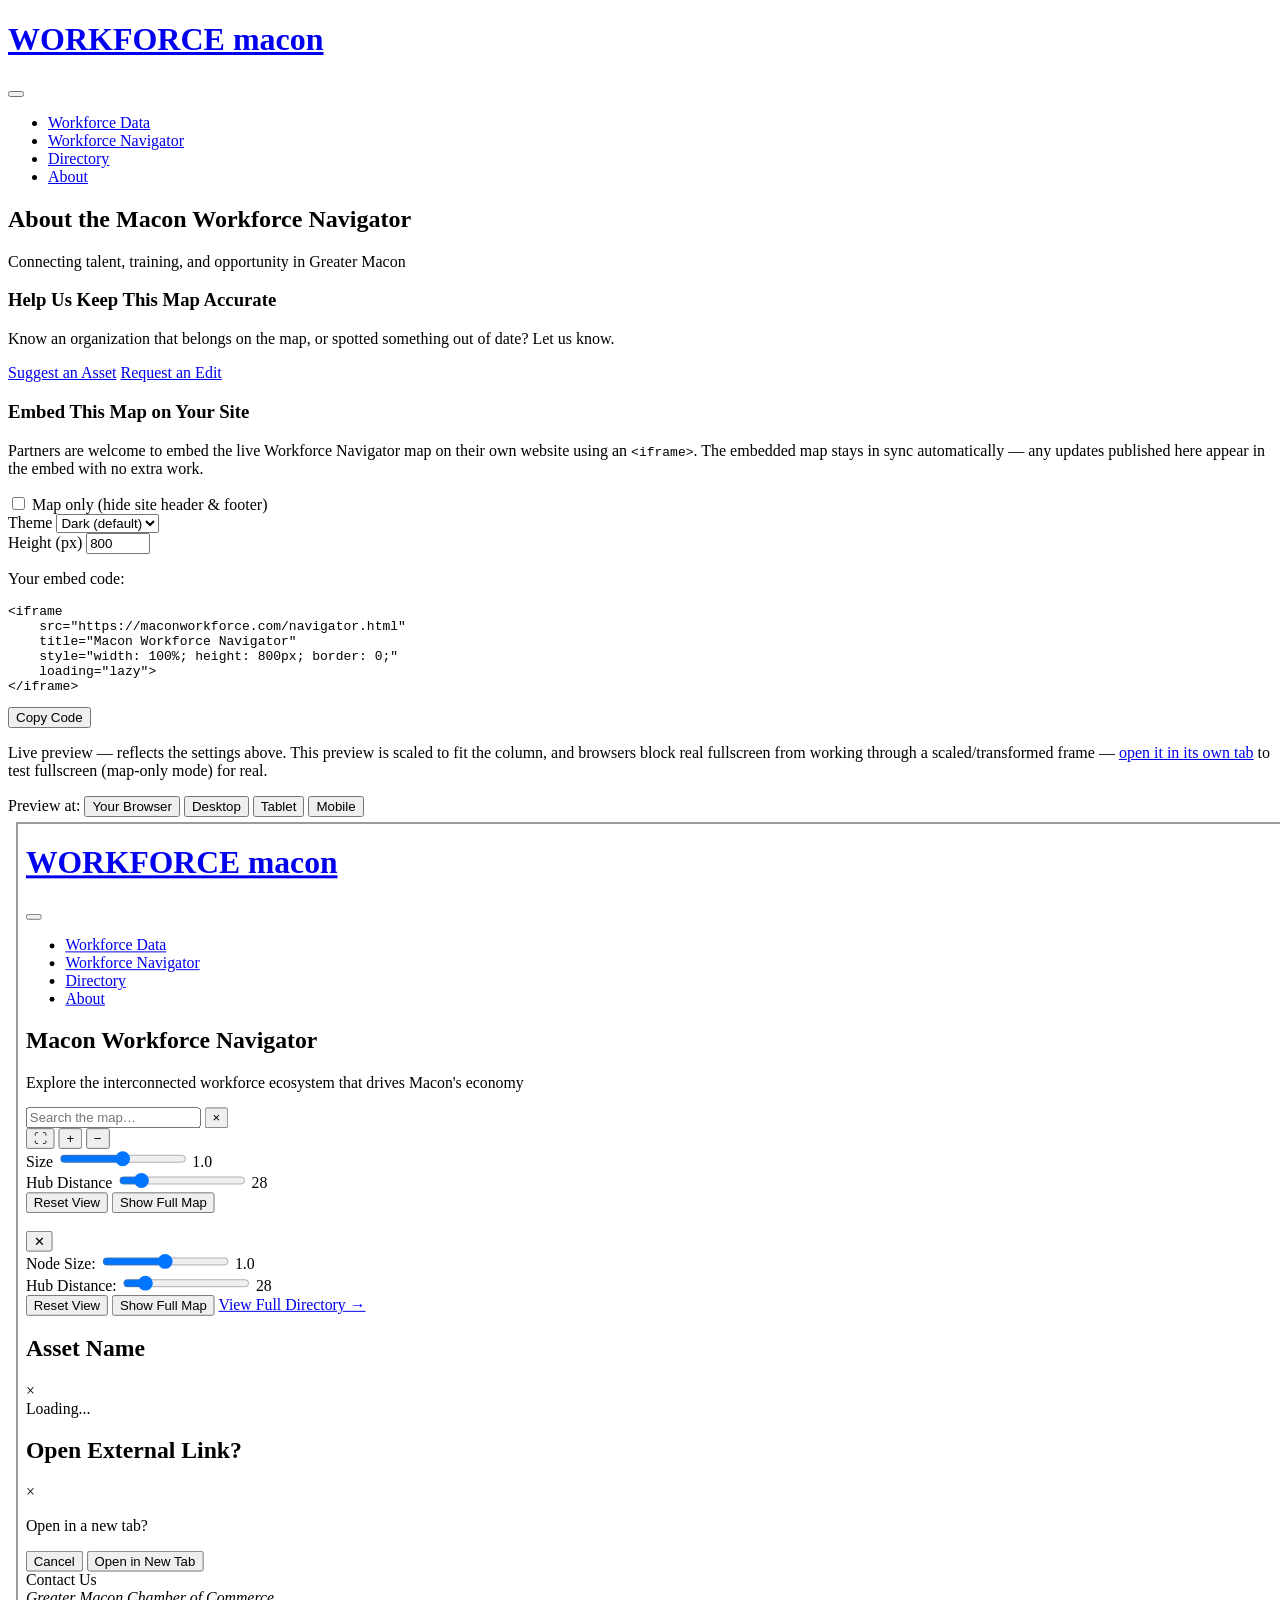
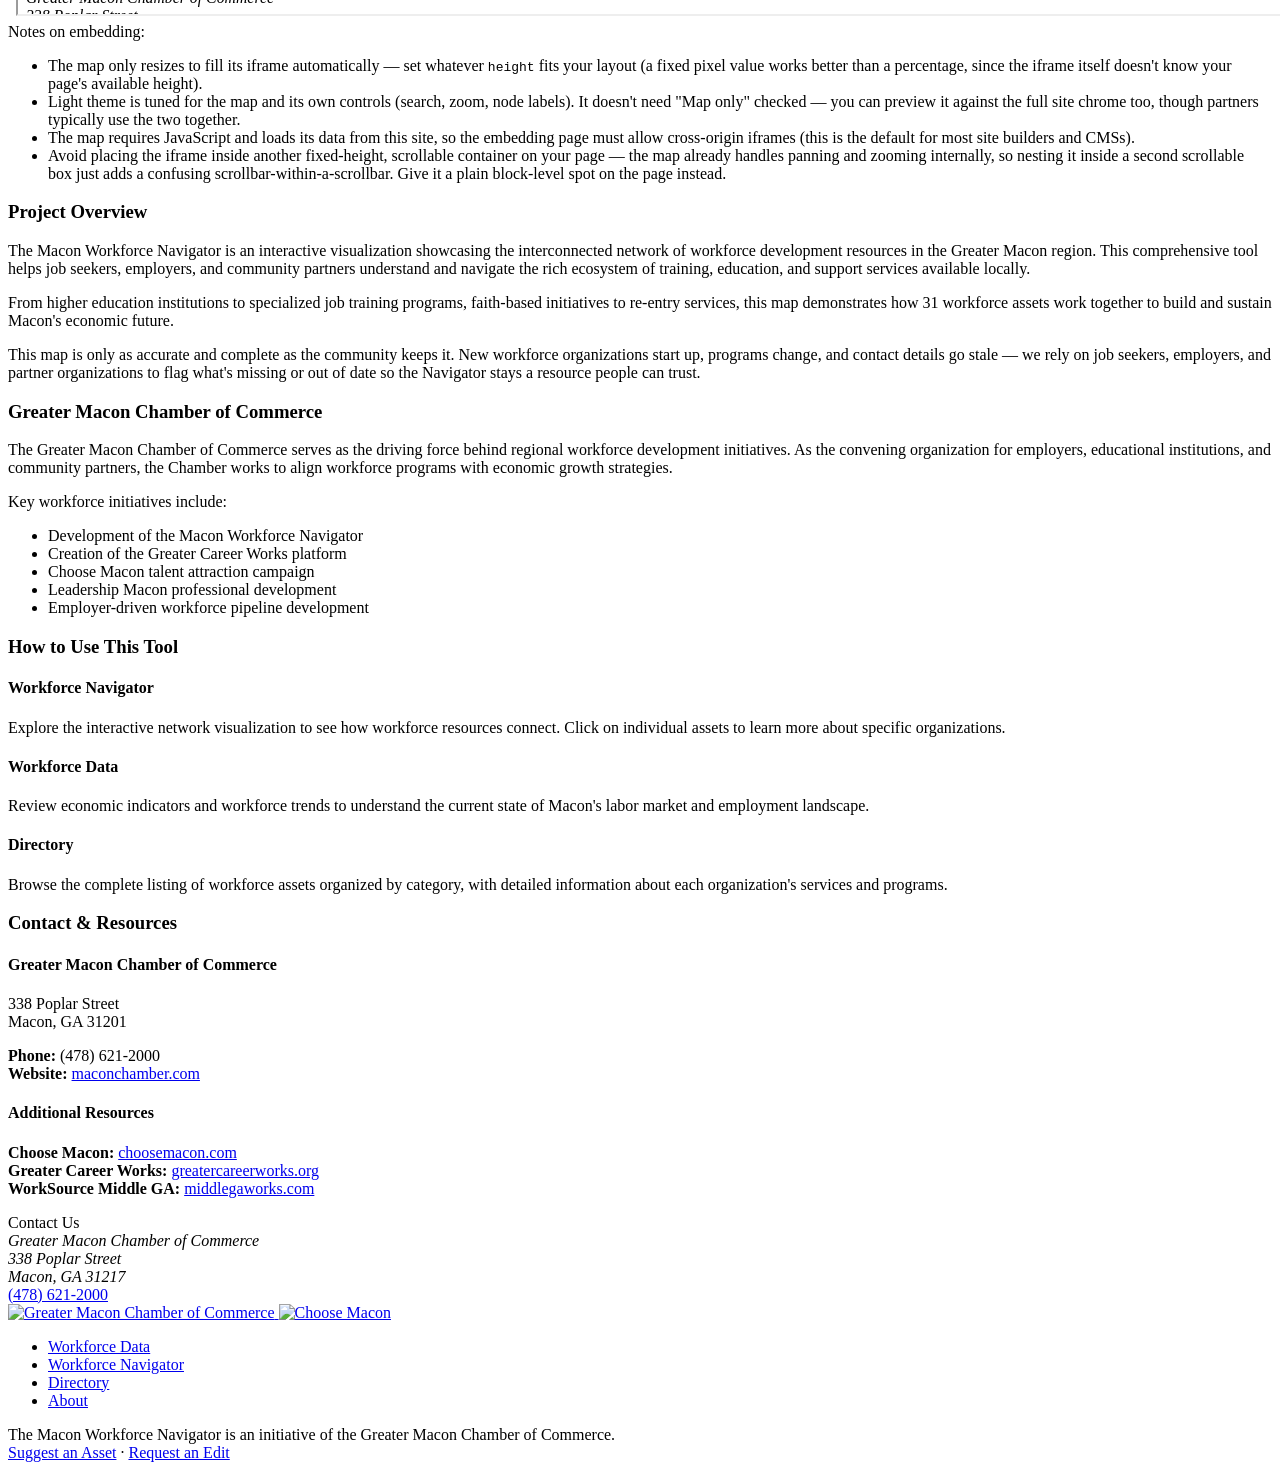
==== about.html @ f7cc18ef "Make the Workforce Data page the homepage The data page moves to index.html and the Navigator map mo" ====
<!DOCTYPE html>
<html lang="en">
<head>
    <meta charset="UTF-8">
    <meta name="viewport" content="width=device-width, initial-scale=1.0">
    <title>About - Greater Macon Chamber of Commerce</title>
    <meta name="description" content="Learn about the Macon Workforce Navigator, an initiative of the Greater Macon Chamber of Commerce connecting residents to workforce development resources across Macon-Bibb County.">
    <meta property="og:site_name" content="Macon Workforce Navigator">
    <meta property="og:type" content="website">
    <meta property="og:title" content="About - Macon Workforce Navigator">
    <meta property="og:description" content="Learn about the Macon Workforce Navigator, an initiative of the Greater Macon Chamber of Commerce connecting residents to workforce development resources across Macon-Bibb County.">
    <meta property="og:url" content="https://maconworkforce.com/about.html">
    <meta property="og:image" content="https://maconworkforce.com/assets/icons/icon-512.png">
    <link rel="icon" type="image/png" sizes="32x32" href="assets/icons/favicon-32.png">
    <link rel="icon" type="image/png" sizes="16x16" href="assets/icons/favicon-16.png">
    <link rel="apple-touch-icon" href="assets/icons/apple-touch-icon.png">
    <link rel="manifest" href="site.webmanifest">
            <link rel="stylesheet" href="css/theme.css">
            <link rel="stylesheet" href="css/main.css">
            <link rel="stylesheet" href="css/viz.css">
             <link rel="stylesheet" href="css/components.css">
</head>
<body>
    <header class="main-header">
        <div class="container">
            <div class="logo">
                <a href="index.html"><h1>WORKFORCE <span class="accent">macon</span></h1></a>
            </div>
            <button class="nav-toggle" id="nav-toggle" aria-label="Toggle navigation" aria-expanded="false">
                <span></span><span></span><span></span>
            </button>
            <nav class="main-nav" id="main-nav">
                <ul>
                    <li><a href="index.html" class="nav-link">Workforce Data</a></li>
                    <li><a href="navigator.html" class="nav-link">Workforce Navigator</a></li>
                    <li><a href="directory.html" class="nav-link">Directory</a></li>
                    <li><a href="about.html" class="nav-link active">About</a></li>
                </ul>
            </nav>
        </div>
    </header>

    <main class="main-content">
        <div class="container">
            <section class="page-header">
                <h2>About the Macon Workforce Navigator</h2>
                <p>Connecting talent, training, and opportunity in Greater Macon</p>
            </section>

            <div class="about-content">
                <section class="about-section about-cta">
                    <h3>Help Us Keep This Map Accurate</h3>
                    <p>Know an organization that belongs on the map, or spotted something out of date? Let us know.</p>
                    <div class="about-cta-buttons">
                        <a href="submit-asset.html" class="cta-btn">Suggest an Asset</a>
                        <a href="request-edit.html" class="cta-btn">Request an Edit</a>
                    </div>
                </section>

                <section class="about-section">
                    <h3>Embed This Map on Your Site</h3>
                    <p>Partners are welcome to embed the live Workforce Navigator map on their own website using an <code>&lt;iframe&gt;</code>. The embedded map stays in sync automatically — any updates published here appear in the embed with no extra work.</p>

                    <div class="embed-builder">
                        <div class="embed-builder-controls">
                            <label class="form-checkbox-label embed-builder-checkbox">
                                <input type="checkbox" id="embed-opt-map-only">
                                Map only (hide site header &amp; footer)
                            </label>
                            <div class="form-field embed-builder-field">
                                <label class="form-label" for="embed-opt-theme">Theme</label>
                                <select class="form-select" id="embed-opt-theme">
                                    <option value="dark" selected>Dark (default)</option>
                                    <option value="light">Light</option>
                                </select>
                            </div>
                            <div class="form-field embed-builder-field">
                                <label class="form-label" for="embed-opt-height">Height (px)</label>
                                <input class="form-input" type="number" id="embed-opt-height" value="800" min="300" max="2000" step="10">
                            </div>
                        </div>

                        <p>Your embed code:</p>
                        <pre class="embed-code"><code id="embed-snippet"></code></pre>
                        <button type="button" class="control-btn embed-copy-btn" id="embed-copy-btn">Copy Code</button>

                        <p class="embed-preview-label">
                            Live preview — reflects the settings above.
                            This preview is scaled to fit the column, and browsers block real fullscreen from working through a scaled/transformed frame — <a href="navigator.html" id="embed-preview-open-link" target="_blank" rel="noopener">open it in its own tab</a> to test fullscreen (map-only mode) for real.
                        </p>
                        <div class="embed-preview-toolbar">
                            <span class="embed-preview-toolbar-label">Preview at:</span>
                            <button type="button" class="control-btn embed-preview-preset active" data-width="auto">Your Browser</button>
                            <button type="button" class="control-btn embed-preview-preset" data-width="1280">Desktop</button>
                            <button type="button" class="control-btn embed-preview-preset" data-width="768">Tablet</button>
                            <button type="button" class="control-btn embed-preview-preset" data-width="375">Mobile</button>
                        </div>
                        <div class="embed-preview-wrap" id="embed-preview-wrap">
                            <iframe id="embed-preview" class="embed-preview-frame" title="Embed preview" src="navigator.html" allowfullscreen></iframe>
                        </div>
                    </div>

                    <p>Notes on embedding:</p>
                    <ul>
                        <li>The map only resizes to fill its iframe automatically — set whatever <code>height</code> fits your layout (a fixed pixel value works better than a percentage, since the iframe itself doesn't know your page's available height).</li>
                        <li>Light theme is tuned for the map and its own controls (search, zoom, node labels). It doesn't need "Map only" checked — you can preview it against the full site chrome too, though partners typically use the two together.</li>
                        <li>The map requires JavaScript and loads its data from this site, so the embedding page must allow cross-origin iframes (this is the default for most site builders and CMSs).</li>
                        <li>Avoid placing the iframe inside another fixed-height, scrollable container on your page — the map already handles panning and zooming internally, so nesting it inside a second scrollable box just adds a confusing scrollbar-within-a-scrollbar. Give it a plain block-level spot on the page instead.</li>
                    </ul>
                </section>

                <section class="about-section">
                    <h3>Project Overview</h3>
                    <p>The Macon Workforce Navigator is an interactive visualization showcasing the interconnected network of workforce development resources in the Greater Macon region. This comprehensive tool helps job seekers, employers, and community partners understand and navigate the rich ecosystem of training, education, and support services available locally.</p>

                    <p>From higher education institutions to specialized job training programs, faith-based initiatives to re-entry services, this map demonstrates how 31 workforce assets work together to build and sustain Macon's economic future.</p>

                    <p>This map is only as accurate and complete as the community keeps it. New workforce organizations start up, programs change, and contact details go stale — we rely on job seekers, employers, and partner organizations to flag what's missing or out of date so the Navigator stays a resource people can trust.</p>
                </section>

                <section class="about-section">
                    <h3>Greater Macon Chamber of Commerce</h3>
                    <p>The Greater Macon Chamber of Commerce serves as the driving force behind regional workforce development initiatives. As the convening organization for employers, educational institutions, and community partners, the Chamber works to align workforce programs with economic growth strategies.</p>
                    
                    <p>Key workforce initiatives include:</p>
                    <ul>
                        <li>Development of the Macon Workforce Navigator</li>
                        <li>Creation of the Greater Career Works platform</li>
                        <li>Choose Macon talent attraction campaign</li>
                        <li>Leadership Macon professional development</li>
                        <li>Employer-driven workforce pipeline development</li>
                    </ul>
                </section>

                <section class="about-section">
                    <h3>How to Use This Tool</h3>
                    <div class="usage-grid">
                        <div class="usage-card">
                            <h4>Workforce Navigator</h4>
                            <p>Explore the interactive network visualization to see how workforce resources connect. Click on individual assets to learn more about specific organizations.</p>
                        </div>
                        <div class="usage-card">
                            <h4>Workforce Data</h4>
                            <p>Review economic indicators and workforce trends to understand the current state of Macon's labor market and employment landscape.</p>
                        </div>
                        <div class="usage-card">
                            <h4>Directory</h4>
                            <p>Browse the complete listing of workforce assets organized by category, with detailed information about each organization's services and programs.</p>
                        </div>
                    </div>
                </section>

                <section class="about-section">
                    <h3>Contact & Resources</h3>
                    <div class="contact-grid">
                        <div class="contact-card">
                            <h4>Greater Macon Chamber of Commerce</h4>
                            <p>338 Poplar Street<br>
                            Macon, GA 31201</p>
                            <p><strong>Phone:</strong> (478) 621-2000<br>
                            <strong>Website:</strong> <a href="https://maconchamber.com" target="_blank">maconchamber.com</a></p>
                        </div>
                        <div class="contact-card">
                            <h4>Additional Resources</h4>
                            <p><strong>Choose Macon:</strong> <a href="https://choosemacon.com" target="_blank">choosemacon.com</a><br>
                            <strong>Greater Career Works:</strong> <a href="https://greatercareerworks.org" target="_blank">greatercareerworks.org</a><br>
                            <strong>WorkSource Middle GA:</strong> <a href="https://middlegaworks.com" target="_blank">middlegaworks.com</a></p>
                        </div>
                    </div>
                </section>
            </div>
        </div>
    </main>

    <footer class="main-footer">
        <div class="main-footer__wrapper">
            <div class="main-footer__inner">
                <div class="main-footer__contact">
                    <span class="main-footer__eyebrow">Contact Us</span>
                    <address class="main-footer__address">
                        Greater Macon Chamber of Commerce<br>
                        338 Poplar Street<br>
                        Macon, GA 31217
                    </address>
                    <div class="main-footer__phone"><a href="tel:+14786212000">(478) 621-2000</a></div>
                </div>
                <div class="main-footer__logo">
                    <a href="https://maconchamber.com/" target="_blank" rel="noopener">
                        <img src="assets/logos/greater macon chamber white lockup.svg" alt="Greater Macon Chamber of Commerce">
                    </a>
                    <a href="https://choosemacon.com/" target="_blank" rel="noopener">
                        <img src="assets/logos/choose-macon-white.png" alt="Choose Macon">
                    </a>
                </div>
                <ul class="main-footer__links">
                    <li><a href="index.html" class="main-footer__link">Workforce Data</a></li>
                    <li><a href="navigator.html" class="main-footer__link">Workforce Navigator</a></li>
                    <li><a href="directory.html" class="main-footer__link">Directory</a></li>
                    <li><a href="about.html" class="main-footer__link">About</a></li>
                </ul>
            </div>
            <div class="main-footer__attribution">The Macon Workforce Navigator is an initiative of the Greater Macon Chamber of Commerce.</div>
            <div class="main-footer__meta-links">
                <a href="submit-asset.html" class="main-footer__meta-link">Suggest an Asset</a>
                <span class="main-footer__meta-sep">·</span>
                <a href="request-edit.html" class="main-footer__meta-link">Request an Edit</a>
            </div>
        </div>
    </footer>
    <script src="js/embed-builder.js"></script>
    <script src="js/nav.js"></script>
</body>
</html>
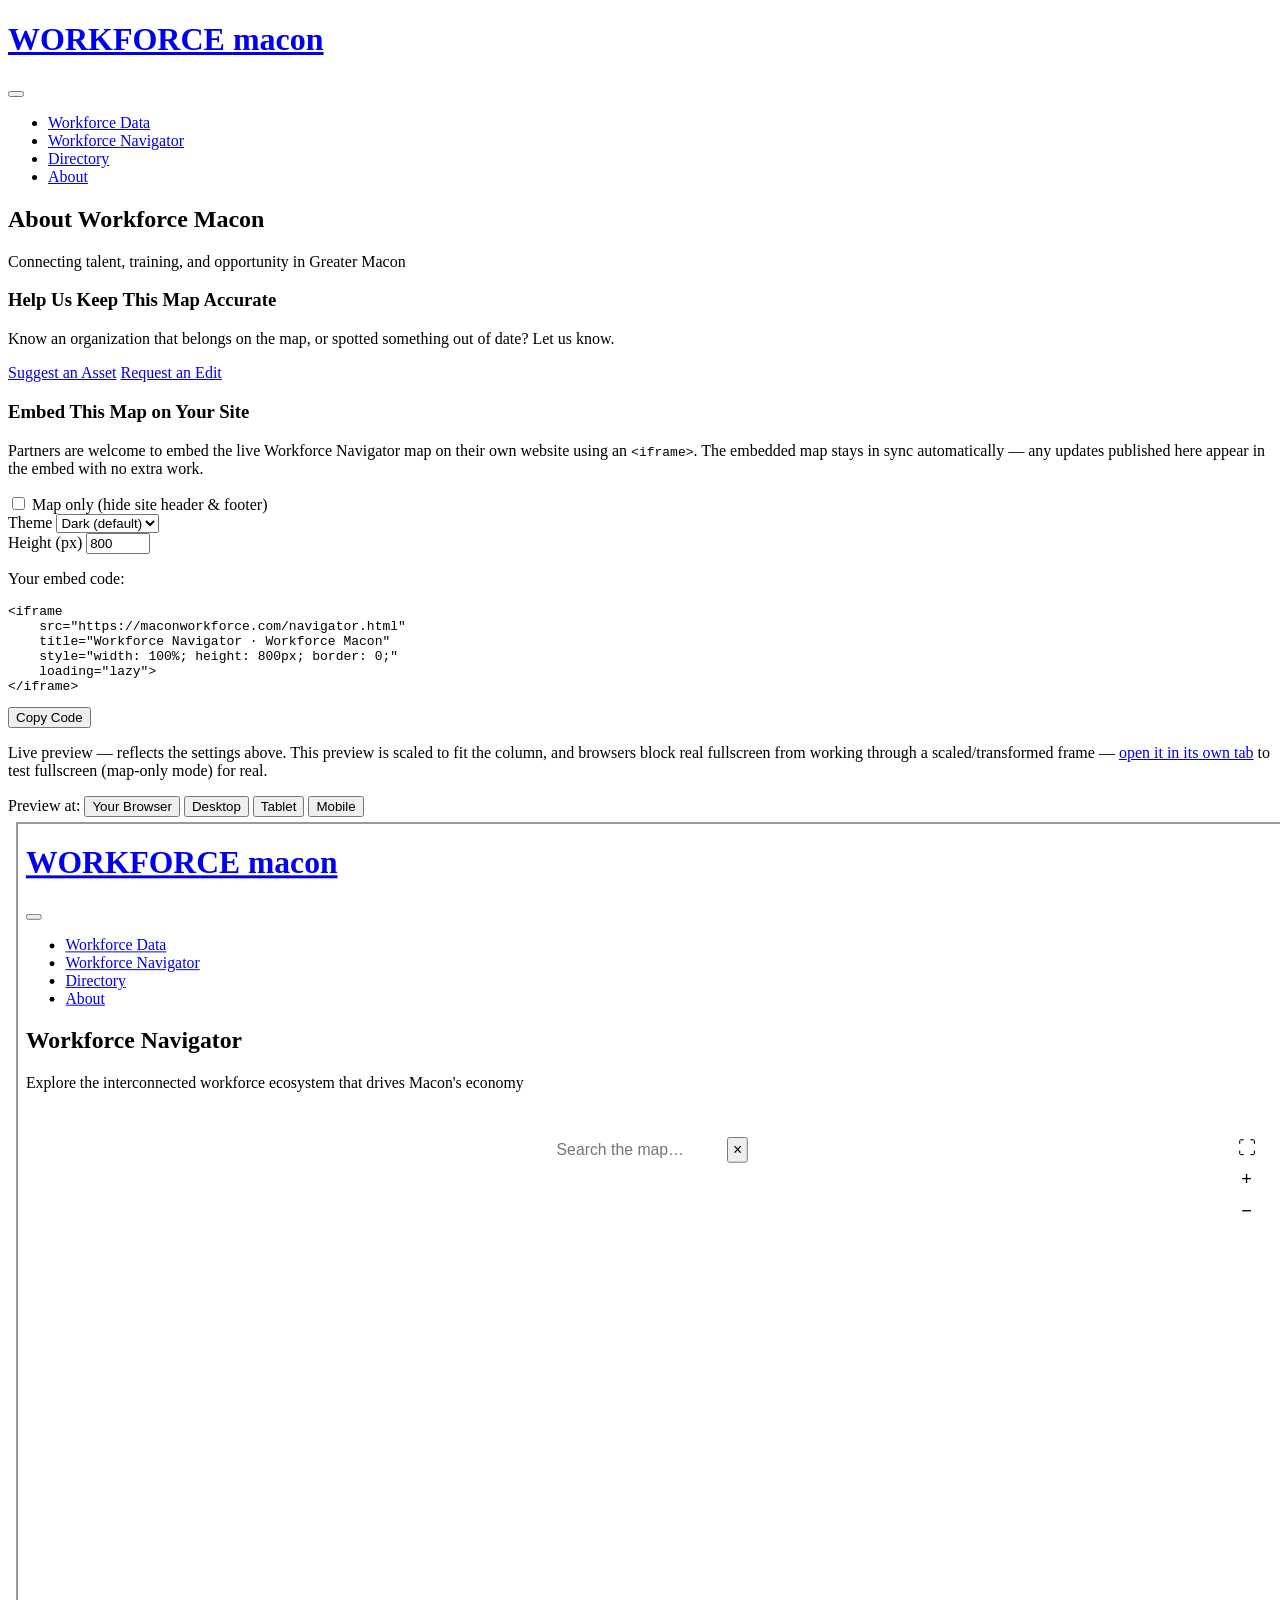
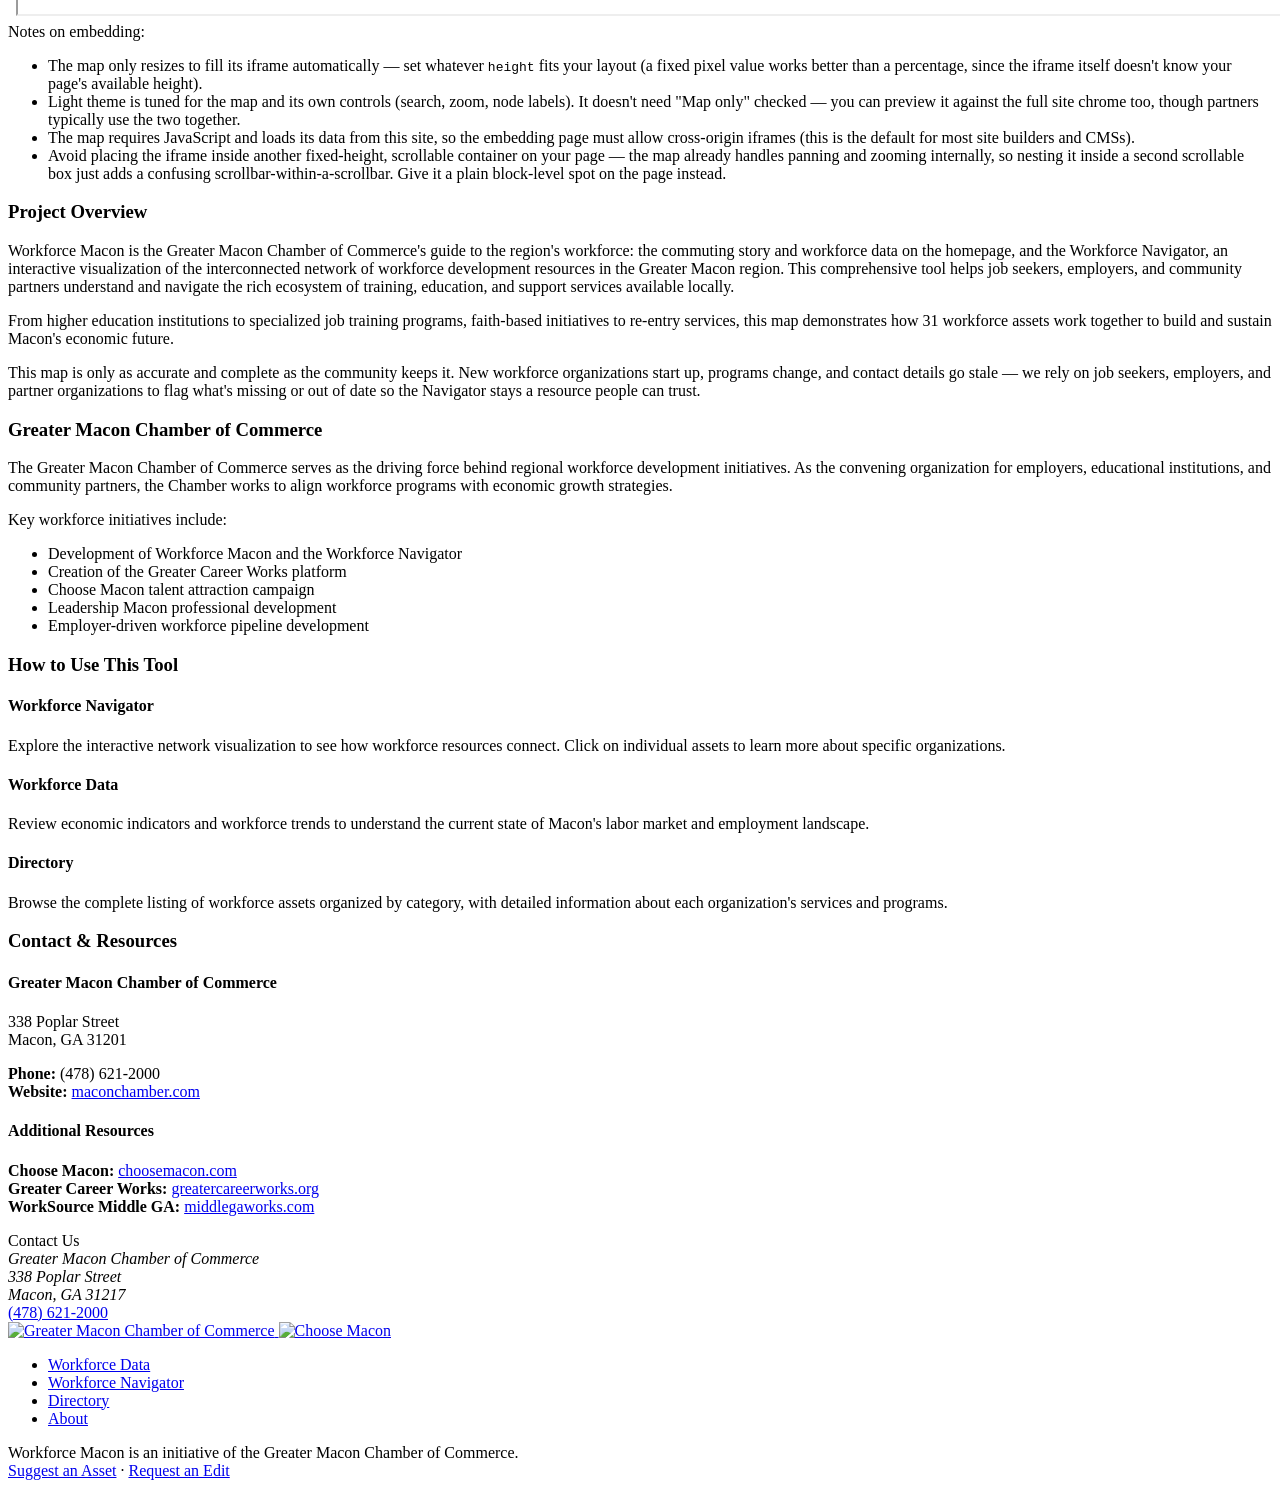
==== commit 214461a4: "Workforce Macon sitewide; what commuters come in for, by industry Name - Workforce Macon is the site" ====
--- a/about.html
+++ b/about.html
@@ -3,12 +3,12 @@
 <head>
     <meta charset="UTF-8">
     <meta name="viewport" content="width=device-width, initial-scale=1.0">
-    <title>About - Greater Macon Chamber of Commerce</title>
-    <meta name="description" content="Learn about the Macon Workforce Navigator, an initiative of the Greater Macon Chamber of Commerce connecting residents to workforce development resources across Macon-Bibb County.">
-    <meta property="og:site_name" content="Macon Workforce Navigator">
+    <title>About · Workforce Macon</title>
+    <meta name="description" content="Learn about Workforce Macon, the Greater Macon Chamber of Commerce's guide to the region's workforce: the data, and the Workforce Navigator map of local workforce resources.">
+    <meta property="og:site_name" content="Workforce Macon">
     <meta property="og:type" content="website">
-    <meta property="og:title" content="About - Macon Workforce Navigator">
-    <meta property="og:description" content="Learn about the Macon Workforce Navigator, an initiative of the Greater Macon Chamber of Commerce connecting residents to workforce development resources across Macon-Bibb County.">
+    <meta property="og:title" content="About · Workforce Macon">
+    <meta property="og:description" content="Learn about Workforce Macon, the Greater Macon Chamber of Commerce's guide to the region's workforce: the data, and the Workforce Navigator map of local workforce resources.">
     <meta property="og:url" content="https://maconworkforce.com/about.html">
     <meta property="og:image" content="https://maconworkforce.com/assets/icons/icon-512.png">
     <link rel="icon" type="image/png" sizes="32x32" href="assets/icons/favicon-32.png">
@@ -43,7 +43,7 @@
     <main class="main-content">
         <div class="container">
             <section class="page-header">
-                <h2>About the Macon Workforce Navigator</h2>
+                <h2>About Workforce Macon</h2>
                 <p>Connecting talent, training, and opportunity in Greater Macon</p>
             </section>
 
@@ -111,7 +111,7 @@
 
                 <section class="about-section">
                     <h3>Project Overview</h3>
-                    <p>The Macon Workforce Navigator is an interactive visualization showcasing the interconnected network of workforce development resources in the Greater Macon region. This comprehensive tool helps job seekers, employers, and community partners understand and navigate the rich ecosystem of training, education, and support services available locally.</p>
+                    <p>Workforce Macon is the Greater Macon Chamber of Commerce's guide to the region's workforce: the commuting story and workforce data on the homepage, and the Workforce Navigator, an interactive visualization of the interconnected network of workforce development resources in the Greater Macon region. This comprehensive tool helps job seekers, employers, and community partners understand and navigate the rich ecosystem of training, education, and support services available locally.</p>
 
                     <p>From higher education institutions to specialized job training programs, faith-based initiatives to re-entry services, this map demonstrates how 31 workforce assets work together to build and sustain Macon's economic future.</p>
 
@@ -124,7 +124,7 @@
                     
                     <p>Key workforce initiatives include:</p>
                     <ul>
-                        <li>Development of the Macon Workforce Navigator</li>
+                        <li>Development of Workforce Macon and the Workforce Navigator</li>
                         <li>Creation of the Greater Career Works platform</li>
                         <li>Choose Macon talent attraction campaign</li>
                         <li>Leadership Macon professional development</li>
@@ -199,7 +199,7 @@
                     <li><a href="about.html" class="main-footer__link">About</a></li>
                 </ul>
             </div>
-            <div class="main-footer__attribution">The Macon Workforce Navigator is an initiative of the Greater Macon Chamber of Commerce.</div>
+            <div class="main-footer__attribution">Workforce Macon is an initiative of the Greater Macon Chamber of Commerce.</div>
             <div class="main-footer__meta-links">
                 <a href="submit-asset.html" class="main-footer__meta-link">Suggest an Asset</a>
                 <span class="main-footer__meta-sep">·</span>
--- a/css/viz.css
+++ b/css/viz.css
@@ -0,0 +1,853 @@
+/* ===== VISUALIZATION ENGINE ===== */
+.viz-container {
+    background-color: var(--color-bg-surface-deep);
+    border: 1px solid var(--color-border);
+    border-radius: var(--radius-md);
+    height: 612px;
+    margin: 2rem 0;
+    display: flex;
+    align-items: stretch;
+    justify-content: stretch;
+    position: relative;
+    padding: 0;
+    overflow: hidden;
+    touch-action: pan-y;
+}
+
+#network-visualization {
+    width: 100%;
+    display: flex;
+    min-height: 612px;
+}
+
+#network-visualization svg {
+    width: 100%;
+    height: 100% !important;
+    min-height: 612px;
+    border-radius: var(--radius-md);
+    /* Layered for depth: the dark vignette plus a fine dot grid for
+       texture — flat single-gradient before. */
+    background:
+        radial-gradient(circle at center, var(--viz-svg-bg-inner) 0%, var(--color-bg-page) 78%),
+        radial-gradient(var(--viz-svg-bg-dot) 1px, transparent 1.4px);
+    background-size: 100% 100%, 24px 24px;
+    background-position: center, center;
+    display: block;
+}
+
+.viz-content {
+    width: 100%;
+    height: 100%;
+    display: flex;
+    flex-direction: column;
+}
+
+.viz-content > * { flex: 1; min-height: 0; }
+
+/* ===== STATS & CHARTS ===== */
+.stats-grid {
+    display: grid;
+    grid-template-columns: repeat(auto-fit, minmax(200px, 1fr));
+    gap: 1rem;
+    margin: 1rem 0;
+}
+
+.stat-card {
+    background: var(--color-bg-surface);
+    border: 1px solid var(--color-border);
+    border-radius: var(--radius-md);
+    padding: 1.5rem;
+    text-align: center;
+}
+
+.stat-value {
+    font: bold 1.8rem inherit;
+    color: var(--color-text-primary);
+}
+
+.charts-section {
+    margin: 3rem 0;
+    max-width: 1200px;
+    margin-left: auto;
+    margin-right: auto;
+}
+
+.chart-container {
+    margin: 2rem 0;
+    background: var(--color-bg-surface);
+    border: 1px solid var(--color-border);
+    padding: 22px 22px 18px;
+    border-radius: var(--radius-md);
+}
+
+.chart-container h3 {
+    font: 700 var(--font-heading-size-sm)/1.3 var(--font-heading);
+    color: var(--color-text-primary);
+    margin-bottom: 4px;
+}
+
+.chart {
+    /* No min-height — every other bar chart on this page (demographics,
+       occupation intelligence) already sizes naturally to its row count
+       with no floor. This one had a 300px floor left over from when it
+       always defaulted to 10 rows (content comfortably exceeded 300px on
+       its own); now that mobile defaults to 5, that floor just reserved a
+       block of dead space below the last bar and before the expand button. */
+    width: 100%;
+    border-radius: var(--radius-sm);
+}
+
+/* Interactive state — D3 gets full touch control (enabled in fullscreen) */
+.viz-container.interactive svg { touch-action: none; }
+
+/* Fullscreen state */
+.viz-container.fullscreen {
+    position: fixed;
+    inset: 0;
+    width: 100vw !important;
+    height: 100vh !important;
+    border-radius: 0;
+    z-index: 1000;
+    margin: 0;
+}
+
+/* ===== FULLSCREEN INLINE CONTROLS ===== */
+.viz-fs-controls {
+    display: none; /* shown only in fullscreen via JS */
+    position: absolute;
+    top: 0.75rem;
+    left: 50%;
+    transform: translateX(-50%);
+    z-index: 20;
+    align-items: center;
+    gap: 0.25rem; /* matches gap between zoom buttons */
+    white-space: nowrap;
+}
+
+/* Each control group and reset button styled as individual pills matching zoom buttons */
+.fs-control-group {
+    display: flex;
+    align-items: center;
+    gap: 0.45rem;
+    height: 28px;
+    padding: 0 0.65rem;
+    background: var(--viz-control-bg);
+    border: 1px solid var(--viz-control-border);
+    border-radius: var(--radius-pill);
+    color: var(--color-text-primary);
+    font-size: var(--font-size-sm);
+}
+
+.fs-control-group label {
+    opacity: 0.8;
+    font-size: var(--font-size-xs);
+}
+
+.fs-slider {
+    width: 72px;
+    cursor: pointer;
+    -webkit-appearance: none;
+    appearance: none;
+    height: 3px;
+    background: var(--viz-slider-track);
+    border-radius: 2px;
+    outline: none;
+}
+
+.fs-slider::-webkit-slider-thumb {
+    -webkit-appearance: none;
+    appearance: none;
+    width: 12px;
+    height: 12px;
+    border-radius: 50%;
+    background: var(--viz-slider-thumb);
+    cursor: pointer;
+}
+
+.fs-slider::-moz-range-thumb {
+    width: 12px;
+    height: 12px;
+    border: none;
+    border-radius: 50%;
+    background: var(--viz-slider-thumb);
+    cursor: pointer;
+}
+
+.fs-slider::-moz-range-track {
+    height: 3px;
+    background: var(--viz-slider-track);
+    border-radius: 2px;
+}
+
+.fs-control-group span {
+    min-width: 1.6em;
+    text-align: right;
+    font-size: var(--font-size-xs);
+    opacity: 0.7;
+}
+
+.fs-reset-btn {
+    height: 28px;
+    padding: 0 0.65rem;
+    background: var(--viz-control-bg);
+    border: 1px solid var(--viz-control-border);
+    border-radius: var(--radius-pill);
+    color: var(--color-text-primary);
+    font-size: var(--font-size-sm);
+    cursor: pointer;
+    transition: background var(--transition-fast);
+    white-space: nowrap;
+    line-height: 1;
+}
+
+.fs-reset-btn:hover { background: var(--viz-control-hover-bg); }
+
+/* ===== MAP SEARCH ===== */
+.viz-search {
+    position: absolute;
+    top: 0.75rem;
+    left: 50%;
+    transform: translateX(-50%);
+    z-index: 20;
+    width: 210px;
+}
+
+/* Fullscreen (and map-only embed mode, which shows the same fs-controls
+   overlay outside fullscreen too — see js/main.js's setFullscreenControls)
+   put the Size/Hub Distance/Reset bar in this same top-center spot — drop
+   search below it so the two never overlap. */
+.viz-container.fullscreen .viz-search,
+body.embed-mode .viz-search {
+    top: 3.5rem;
+}
+
+/* Phones: the Size + Hub Distance + Reset row doesn't fit alongside
+   anything else at this width. Move it to the bottom (stacked, so it
+   fits regardless of exact screen width) and let search reclaim the
+   top-center spot instead of sharing it. */
+@media (max-width: 600px) {
+    .viz-fs-controls {
+        top: auto;
+        bottom: 0.75rem;
+        flex-direction: column;
+        align-items: center;
+        gap: 0.4rem;
+    }
+    .viz-container.fullscreen .viz-search {
+        top: 0.75rem;
+    }
+}
+
+.viz-search-input-row {
+    display: flex;
+    align-items: center;
+    gap: 0.25rem;
+    background: var(--viz-control-bg);
+    border: 1px solid var(--viz-control-border);
+    border-radius: 6px;
+    padding: 0 0.35rem 0 0.65rem;
+    transition: border-color var(--transition-fast);
+}
+
+.viz-search-input-row:focus-within { border-color: var(--color-accent); }
+
+.viz-search .search-input {
+    flex: 1;
+    min-width: 0;
+    background: none;
+    border: none;
+    padding: 0.4rem 0;
+    font-size: var(--font-size-xs);
+}
+
+.viz-search .search-input:focus { border: none; }
+
+.viz-search .search-clear-btn {
+    font-size: 1rem;
+    padding: 0.1rem 0.25rem;
+}
+
+.viz-search-results {
+    list-style: none;
+    margin: 0.35rem 0 0;
+    padding: 0.25rem 0;
+    max-height: 220px;
+    overflow-y: auto;
+    background: var(--viz-panel-bg);
+    border: 1px solid var(--viz-control-border);
+    border-radius: 6px;
+}
+
+.viz-search-result {
+    padding: 0.45rem 0.75rem;
+    font-size: var(--font-size-xs);
+    color: var(--color-text-primary);
+    cursor: pointer;
+    transition: background var(--transition-fast);
+}
+
+.viz-search-result:hover,
+.viz-search-result.active { background: rgba(74, 158, 255, 0.25); }
+
+.viz-search-result .result-type {
+    display: block;
+    color: var(--color-text-muted);
+    font-size: 0.65rem;
+    text-transform: uppercase;
+    letter-spacing: 0.04em;
+}
+
+/* Touch devices: larger tap targets, matches zoom controls */
+@media (pointer: coarse) {
+    .viz-search { width: 180px; }
+    .viz-search-result { padding: 0.6rem 0.75rem; }
+}
+
+/* ===== ZOOM CONTROLS ===== */
+.viz-zoom-controls {
+    position: absolute;
+    top: 0.75rem;
+    right: 0.75rem;
+    z-index: 20;
+    display: flex;
+    flex-direction: column;
+    gap: 0.25rem;
+}
+
+.viz-fullscreen-btn,
+.viz-zoom-btn {
+    background: var(--viz-control-bg);
+    color: var(--color-text-primary);
+    border: 1px solid var(--viz-control-border);
+    border-radius: var(--radius-pill);
+    width: 32px;
+    height: 28px;
+    cursor: pointer;
+    font-size: 1.15rem;
+    line-height: 1;
+    text-align: center;
+    transition: background var(--transition-fast);
+}
+
+.viz-fullscreen-btn:hover,
+.viz-zoom-btn:hover { background: var(--viz-control-hover-bg); }
+
+/* Touch devices: larger tap targets for zoom controls */
+@media (pointer: coarse) {
+    .viz-fullscreen-btn,
+    .viz-zoom-btn {
+        width: 44px;
+        height: 44px;
+        font-size: 1.3rem;
+    }
+}
+
+/* ===== INLINE ASSET INFO PANEL ===== */
+/* Portrait (default): slides up from bottom */
+.viz-info-panel {
+    display: block;
+    position: absolute;
+    bottom: 0;
+    left: 0;
+    right: 0;
+    max-height: 45%;
+    background: var(--viz-panel-bg);
+    border-top: 1px solid var(--color-border-subtle);
+    z-index: 30;
+    overflow-y: auto;
+    transform: translateY(100%);
+    transition: transform 0.25s ease;
+    pointer-events: none;
+    scrollbar-width: thin;
+    scrollbar-color: rgba(255, 255, 255, 0.15) transparent;
+}
+
+.viz-info-panel::-webkit-scrollbar { width: 6px; }
+.viz-info-panel::-webkit-scrollbar-track { background: transparent; }
+.viz-info-panel::-webkit-scrollbar-thumb {
+    background-color: rgba(255, 255, 255, 0.15);
+    border-radius: 3px;
+}
+.viz-info-panel::-webkit-scrollbar-thumb:hover { background-color: rgba(255, 255, 255, 0.3); }
+
+.viz-info-panel.open {
+    transform: translateY(0);
+    pointer-events: auto;
+}
+
+/* Landscape (any state): slides in from left */
+@media (orientation: landscape) {
+    .viz-info-panel {
+        top: 0;
+        bottom: 0;
+        right: auto;
+        left: 0;
+        width: 336px;
+        height: 100%;
+        max-height: 100%;
+        border-top: none;
+        border-right: 1px solid var(--color-border-subtle);
+        transform: translateX(-100%);
+    }
+    .viz-info-panel.open {
+        transform: translateX(0);
+    }
+}
+
+.viz-info-header {
+    display: flex;
+    justify-content: space-between;
+    align-items: center;
+    padding: 0.65rem 1.25rem;
+    border-bottom: 1px solid var(--color-border);
+    position: sticky;
+    top: 0;
+    background: var(--viz-panel-header-bg);
+}
+
+.viz-info-header h3 {
+    margin: 0;
+    font-size: var(--font-size-md);
+    color: var(--color-accent);
+}
+
+.viz-info-close {
+    background: none;
+    border: none;
+    color: var(--color-text-muted);
+    font-size: 0.95rem;
+    cursor: pointer;
+    padding: 0.2rem 0.4rem;
+    line-height: 1;
+    transition: color var(--transition-fast);
+}
+
+.viz-info-close:hover { color: var(--color-text-primary); }
+
+.viz-info-body {
+    padding: 0.75rem 1.25rem 1rem;
+    font-size: var(--font-size-footer);
+    line-height: var(--line-height-body);
+    color: var(--color-text-secondary);
+}
+
+.viz-info-body p { margin: 0 0 0.5rem; }
+
+.viz-info-body strong {
+    color: var(--color-accent);
+    display: block;
+    margin-top: 0.75rem;
+    text-transform: uppercase;
+    font-size: var(--font-size-xs);
+    letter-spacing: 0.5px;
+    text-align: center;
+}
+
+.viz-info-body a {
+    color: var(--color-accent);
+    text-decoration: none;
+    display: inline-block;
+    margin-top: 0.3rem;
+    padding: 0.2rem 0.7rem;
+    border: 1px solid var(--color-accent);
+    border-radius: var(--radius-pill);
+    font-size: var(--font-size-sm);
+    max-width: 100%;
+    overflow-wrap: break-word;
+    transition: background var(--transition-fast), color var(--transition-fast);
+}
+
+.viz-info-body a:hover {
+    background: var(--color-accent);
+    color: #fff;
+}
+
+
+/* ===== KPI BLOCKS (hero) ===== */
+.kpi-block {
+    background: var(--color-bg-surface);
+    border: 1px solid var(--color-border);
+    border-radius: var(--radius-md);
+    padding: 18px 20px;
+}
+
+.kpi-val {
+    font-size: 1.7rem;
+    font-weight: 700;
+    letter-spacing: -0.03em;
+    color: var(--color-text-primary);
+    line-height: 1;
+    margin-bottom: 6px;
+}
+
+.kpi-label {
+    font-size: 0.68rem;
+    font-weight: 600;
+    letter-spacing: 0.06em;
+    text-transform: uppercase;
+    color: var(--color-text-muted);
+}
+
+/* ===== DEMOGRAPHICS ===== */
+.demo-grid {
+    display: grid;
+    grid-template-columns: repeat(3, 1fr);
+    gap: 20px;
+}
+
+.demo-card {
+    background: var(--color-bg-surface);
+    border: 1px solid var(--color-border);
+    border-radius: var(--radius-md);
+    padding: 22px 22px 18px;
+}
+
+.demo-card-title {
+    font-size: 0.65rem;
+    font-weight: 700;
+    letter-spacing: 0.09em;
+    text-transform: uppercase;
+    color: var(--color-text-muted);
+    margin-bottom: 16px;
+    padding-bottom: 10px;
+    border-bottom: 1px solid var(--color-border);
+}
+
+.demo-bar-row {
+    display: flex;
+    align-items: center;
+    gap: 10px;
+    margin-bottom: 9px;
+}
+
+.demo-bar-label {
+    font-size: 0.75rem;
+    color: var(--color-text-primary);
+    width: 120px;
+    flex-shrink: 0;
+    white-space: nowrap;
+    overflow: hidden;
+    text-overflow: ellipsis;
+}
+
+/* Wider label column for full-width charts (Hiring Demand) vs. the small
+   grid-cell panels (Demographics, Occupation Intelligence) */
+.demo-bar-label.wide-label {
+    width: 240px;
+}
+
+.demo-bar-track {
+    flex: 1;
+    height: 8px;
+    background: var(--color-bg-surface-deep);
+    border-radius: 4px;
+    overflow: hidden;
+}
+
+.demo-bar-fill {
+    height: 100%;
+    transition: width 0.3s ease;
+}
+
+.demo-bar-pct {
+    font-size: 0.7rem;
+    color: var(--color-text-muted);
+    width: 40px;
+    text-align: right;
+    flex-shrink: 0;
+}
+
+.demo-stat-grid {
+    display: grid;
+    grid-template-columns: repeat(4, 1fr);
+    gap: 12px;
+    margin-bottom: 28px;
+}
+
+.demo-stat {
+    background: var(--color-bg-surface);
+    border: 1px solid var(--color-border);
+    border-radius: var(--radius-sm);
+    padding: 12px 14px;
+}
+
+.demo-stat-val {
+    font-size: 1.3rem;
+    font-weight: 700;
+    color: var(--color-text-primary);
+    letter-spacing: -0.02em;
+}
+
+.demo-stat-key {
+    font-size: 0.65rem;
+    color: var(--color-text-muted);
+    text-transform: uppercase;
+    letter-spacing: 0.06em;
+    margin-top: 2px;
+}
+
+/* ===== OCCUPATION INTELLIGENCE GRID ===== */
+.occ-charts-grid {
+    display: grid;
+    grid-template-columns: 1fr 1fr;
+    gap: 16px;
+}
+
+.occ-chart-card {
+    background: var(--color-bg-surface);
+    border: 1px solid var(--color-border);
+    border-radius: var(--radius-md);
+    padding: 18px 20px;
+}
+
+.occ-chart-card--wide { margin-top: 16px; }
+
+.occ-chart-title {
+    font-size: 0.78rem;
+    font-weight: 700;
+    color: var(--color-text-primary);
+    margin-bottom: 2px;
+}
+
+.occ-chart-sub {
+    font-size: 0.65rem;
+    color: var(--color-text-muted);
+    margin-bottom: 14px;
+}
+
+.occ-bar-val {
+    font-size: 0.68rem;
+    color: var(--color-text-muted);
+    width: 50px;
+    text-align: right;
+    flex-shrink: 0;
+}
+
+/* Tab row replacing the old 3-up Job Exits / Transfers / Net Growth grid —
+   same info, one chart at a time, a fraction of the vertical space. */
+.occ-tabs {
+    display: flex;
+    flex-wrap: wrap;
+    gap: 8px;
+    margin-bottom: 4px;
+}
+
+.occ-tab {
+    background: none;
+    border: 1px solid var(--color-border-control);
+    border-radius: var(--radius-pill);
+    color: var(--color-text-secondary);
+    font-size: var(--font-size-sm);
+    padding: 0.35rem 1rem;
+    cursor: pointer;
+    transition: all var(--transition-fast);
+}
+
+.occ-tab:hover { color: var(--color-text-primary); border-color: var(--color-text-secondary); }
+.occ-tab.active { background: var(--color-accent); border-color: var(--color-accent); color: #1a1a1a; font-weight: 600; }
+
+/* Mid-width label column for the 2-up Growing/Paying charts — narrower than
+   the full-width wide-label charts but still wider than the tight 3-up
+   demographics grid, since these SOC group names run long. */
+.demo-bar-label.mid-label { width: 190px; }
+
+/* ===== RESPONSIVE (workforce data sections) ===== */
+@media (max-width: 900px) {
+    .demo-grid { grid-template-columns: 1fr; }
+    .occ-charts-grid { grid-template-columns: 1fr; }
+    .demo-stat-grid { grid-template-columns: repeat(2, 1fr); }
+}
+
+@media (max-width: 640px) {
+    /* A 240px label leaves almost no room for the bar itself on narrow
+       screens — shrink it so the track stays visible (still truncates
+       via ellipsis, same as the default 120px label). */
+    .demo-bar-label.wide-label { width: 130px; }
+    .demo-bar-label.mid-label { width: 110px; }
+
+    /* The plain (un-modified) label is used inside the Demographics carousel
+       cards, which are themselves only ~82% of an already-narrow phone
+       screen (see the carousel rules below) — the fixed 120px label plus
+       the 40px value column left as little as ~63px for the actual bar
+       track, so every bar read as roughly the same short length regardless
+       of its real value. Shrinking both columns hands most of that room
+       back to the track. */
+    .demo-bar-label { width: 88px; }
+    .demo-bar-pct { width: 34px; }
+}
+
+/* ===== MOBILE VIZ ===== */
+/* The mobile map is a fixed, look-don't-rearrange layout — nodes are drag-
+   locked (see isDragLocked in viz-engine.js) and there's no longer a way to
+   alter that layout from this breakpoint down, so the controls that used to
+   do so (resize nodes, change hub spacing, snap back to a layout that can't
+   drift, or reveal the full un-collapsed graph) have nothing left to do.
+   Targeted by ID, not class — .controls-row--actions .control-btn in
+   components.css has equal specificity to a two-class selector here and
+   loads after this file, so it would win the display property regardless
+   of what this file says. IDs outrank that unambiguously. */
+#mobile-map-toggle, #fs-mobile-map-toggle { display: none; }
+
+/* Top Growing Occupations / Top Paying Jobs show all 8 on desktop with no
+   way to shrink them further — the "Show More" toggle only exists because
+   mobile defaults to 5 of those same 8, so the button (and the affordance
+   it implies) would be a pointless no-op above this breakpoint. */
+#occ-growth-toggle, #occ-wage-toggle { display: none; }
+
+@media (max-width: 768px) {
+    .viz-container, #network-visualization, #network-visualization svg {
+        height: 391px;
+        min-height: 391px;
+    }
+
+    /* Node Size / Hub Distance sliders, and Reset View — same "nothing to
+       adjust" reasoning as Show Full Map above. Hides the whole slider row
+       rather than each .control-group individually, since the row would
+       otherwise be left as empty vertical space.
+       .controls-row.controls-row--sliders (not just the modifier class
+       alone) — components.css's own .controls-row{display:flex} loads
+       after this file and is otherwise an equal-specificity single-class
+       selector, so it would win the tie on source order alone. The two-
+       class selector here outranks it regardless of load order. */
+    .controls-row.controls-row--sliders, .fs-control-group { display: none; }
+    #reset-btn, #fs-reset-btn { display: none; }
+
+    /* With both sliders and the reset/full-map buttons gone, #viz-fs-controls
+       (the fullscreen pill row) would have nothing left inside it — an empty
+       floating pill. !important because main.js's enterFullscreen() sets
+       this element's display via inline style on every fullscreen toggle,
+       which otherwise wins over a plain rule here every time. */
+    #viz-fs-controls { display: none !important; }
+    #occ-growth-toggle, #occ-wage-toggle { display: inline-block; }
+
+    /* show/hide toggled by JS in enterInteractiveMode / exitInteractiveMode */
+}
+
+/* ===== MOBILE CAROUSELS (Fast Facts, Adjusted Picture, Demographics) =====
+   Same repeated-card grids that read fine on desktop turn into a wall of
+   stacked cards on a phone — swipeable, one-at-a-time viewing cuts that
+   scroll length down and reads as a deliberate mobile pattern instead of
+   "the grid just broke." Dot indicators/scroll-snap logic are added by
+   workforce-data.js; this only needs to lay the cards out horizontally and
+   style the dots it injects. Desktop is untouched — these selectors only
+   apply below the breakpoint, so above it the original grid rules stand. */
+@media (max-width: 768px) {
+    .stats-grid, .adj-metrics-grid, .demo-grid {
+        display: flex;
+        overflow-x: auto;
+        scroll-snap-type: x mandatory;
+        /* Without this, scroll-snap-align: start (see .kpi-block below)
+           treats the container's own padding as slack to scroll past
+           rather than an inset to respect — the browser was auto-scrolling
+           past the left 20px on load to align the first card's edge to the
+           bare scrollport, leaving that card flush against the true screen
+           edge instead of matching every other heading's 20px inset. This
+           tells the snap algorithm the scrollport itself is already inset
+           by the padding amount, so it has nothing left to scroll past. */
+        scroll-padding-inline: 20px;
+        -webkit-overflow-scrolling: touch;
+        scrollbar-width: none;
+        margin: 0 -20px;
+        padding: 0 20px 4px;
+    }
+    .stats-grid::-webkit-scrollbar,
+    .adj-metrics-grid::-webkit-scrollbar,
+    .demo-grid::-webkit-scrollbar { display: none; }
+
+    .adj-metrics-grid > .adj-card,
+    .demo-grid > .demo-card {
+        flex: 0 0 82%;
+        scroll-snap-align: center;
+    }
+
+    /* Fast Facts cards are compact (one number + a label) — two fit per
+       screen comfortably, unlike the heavier Adjusted Picture/Demographics
+       cards above, which stay one-at-a-time. ~46% (not a flat 50%) leaves a
+       sliver of the next pair peeking in as a scroll affordance, same idea
+       as the single-card carousels' 82%. */
+    .stats-grid > .kpi-block {
+        flex: 0 0 46%;
+        scroll-snap-align: start;
+    }
+}
+
+.carousel-dots {
+    display: none;
+    justify-content: center;
+    align-items: center;
+    gap: 7px;
+    margin: 14px 0 6px;
+}
+
+@media (max-width: 768px) {
+    .carousel-dots { display: flex; }
+}
+
+.carousel-dot {
+    /* The visible dot stays 6px, but the clickable box is padded out to
+       22px total — a bare 6px target was easy to miss with a real mouse
+       pointer even though it worked fine in automated testing (which
+       clicks dead center every time). background-clip keeps the color
+       confined to the original 6px circle so the enlarged hit area stays
+       invisible. Site-wide box-sizing is border-box, so width/height here
+       are the TOTAL box (22px), not the content box — padding eats into
+       that from each side, leaving exactly 22 - 8 - 8 = 6px of visible
+       content, not 6px content plus 8px padding added on top of it. */
+    width: 22px;
+    height: 22px;
+    padding: 8px;
+    background-clip: content-box;
+    border: none;
+    border-radius: 50%;
+    background-color: var(--color-border-control);
+    cursor: pointer;
+    transition: background-color var(--transition-fast), transform var(--transition-fast);
+}
+
+.carousel-dot.active {
+    /* background-color, not the background shorthand — the shorthand
+       resets background-clip to its initial value (border-box), which
+       would make the active dot's whole padded hit area go solid gold
+       instead of staying a small 6px accented dot. */
+    background-color: var(--color-accent);
+    transform: scale(1.4);
+}
+
+/* ===== CAROUSEL ARROWS (mobile) =====
+   Dots alone assume the user knows to swipe — these give mouse users (a
+   desktop browser resized to a mobile width, no touch/swipe available) an
+   explicit, precise way to page through. Small and semi-transparent by
+   design: a supplementary control, not a dominant one, since swipe is
+   still the primary interaction on an actual touch device. */
+.carousel-wrap {
+    position: relative;
+}
+
+.carousel-arrow {
+    display: none;
+    position: absolute;
+    top: 50%;
+    transform: translateY(-50%);
+    z-index: 2;
+    width: 26px;
+    height: 26px;
+    align-items: center;
+    justify-content: center;
+    padding: 0;
+    border: 1px solid var(--color-border-control);
+    border-radius: 50%;
+    background: rgba(20, 20, 20, 0.72);
+    color: var(--color-text-secondary);
+    cursor: pointer;
+    transition: opacity var(--transition-fast), background-color var(--transition-fast), color var(--transition-fast);
+}
+
+.carousel-arrow svg { display: block; }
+.carousel-arrow:hover { background-color: rgba(20, 20, 20, 0.9); color: var(--color-text-primary); }
+.carousel-arrow--prev { left: 2px; }
+.carousel-arrow--next { right: 2px; }
+.carousel-arrow.is-hidden { opacity: 0; pointer-events: none; }
+
+@media (max-width: 768px) {
+    .carousel-arrow { display: flex; }
+}
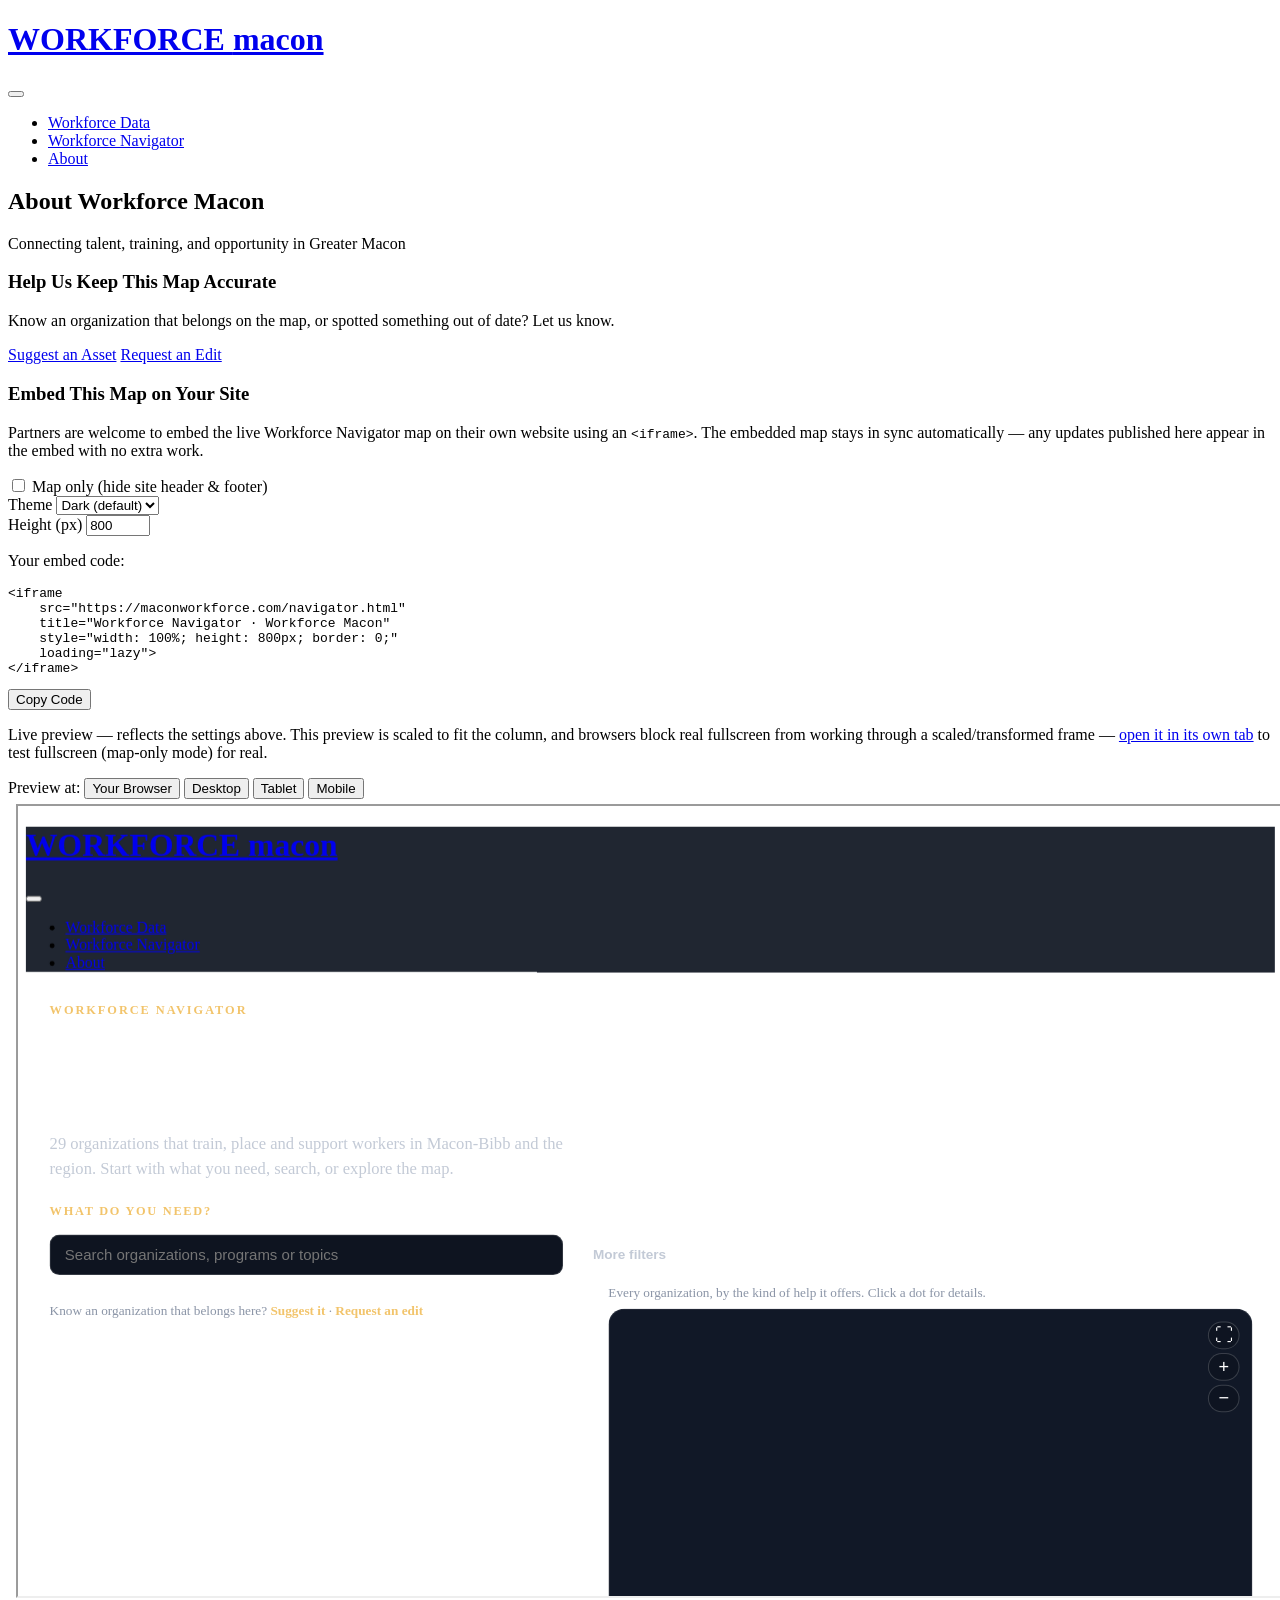
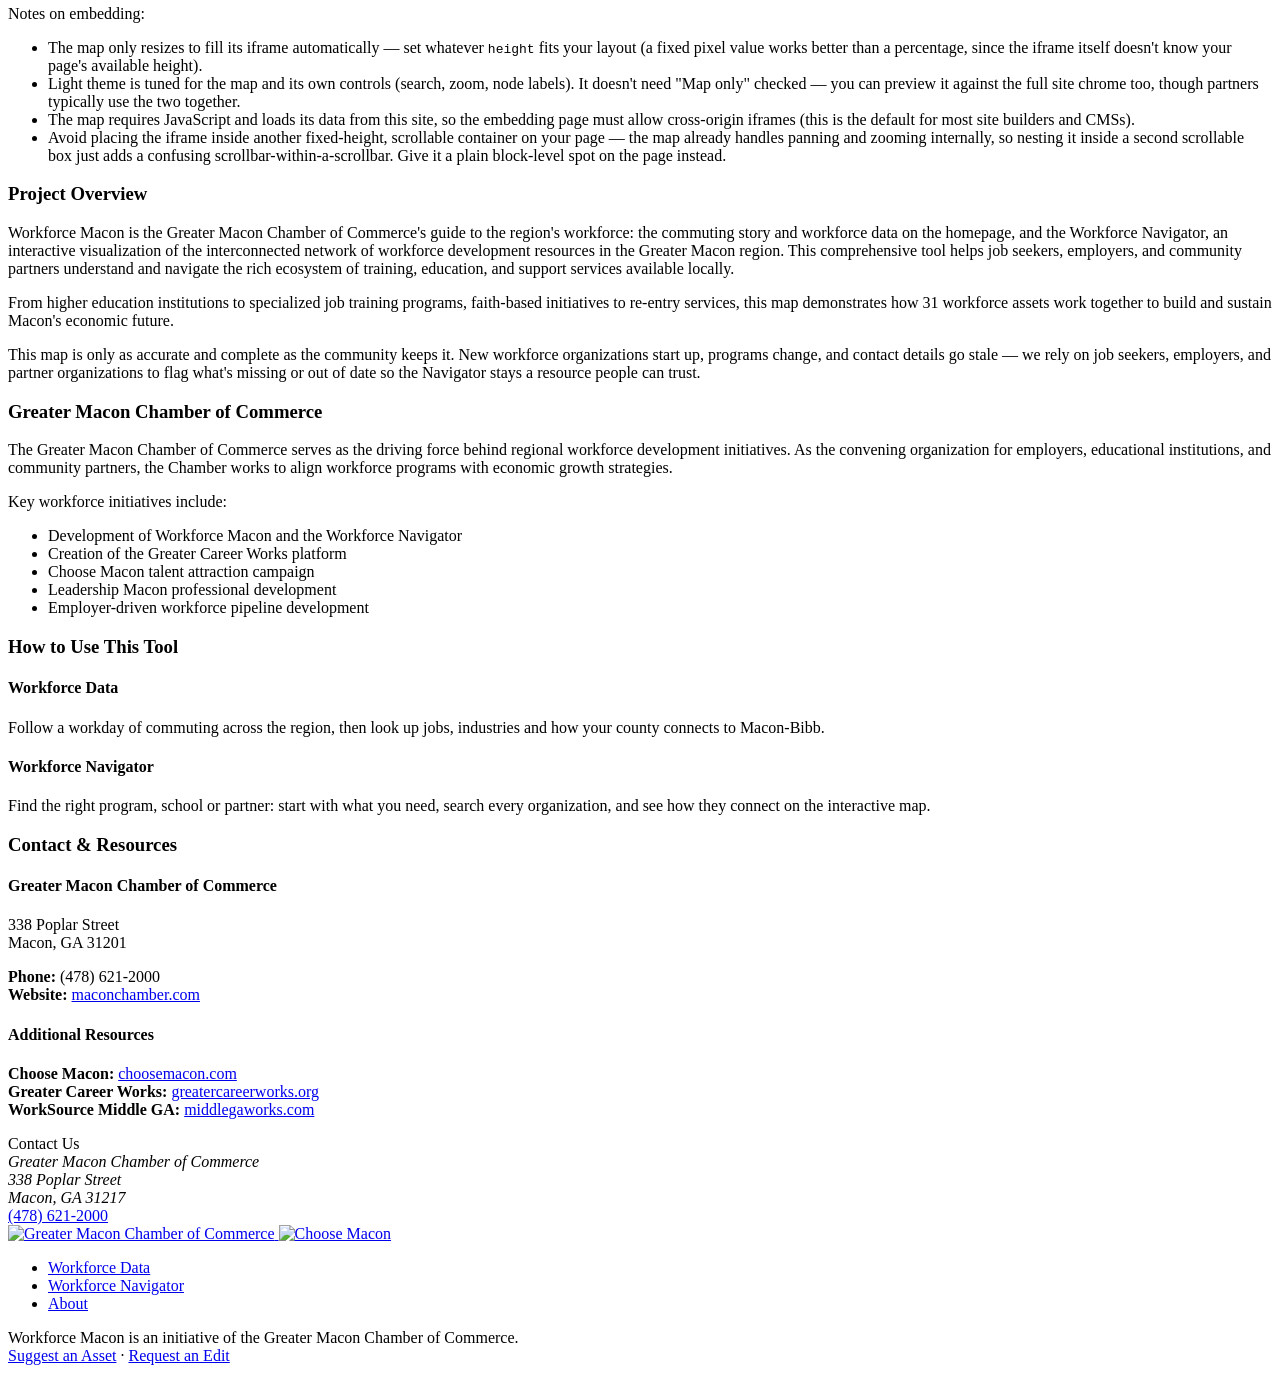
==== commit 6c70a00c: "Combine the Directory and the Workforce Navigator into one finder + map page - navigator.html opens " ====
--- a/about.html
+++ b/about.html
@@ -33,7 +33,6 @@
                 <ul>
                     <li><a href="index.html" class="nav-link">Workforce Data</a></li>
                     <li><a href="navigator.html" class="nav-link">Workforce Navigator</a></li>
-                    <li><a href="directory.html" class="nav-link">Directory</a></li>
                     <li><a href="about.html" class="nav-link active">About</a></li>
                 </ul>
             </nav>
@@ -136,16 +135,12 @@
                     <h3>How to Use This Tool</h3>
                     <div class="usage-grid">
                         <div class="usage-card">
+                            <h4>Workforce Data</h4>
+                            <p>Follow a workday of commuting across the region, then look up jobs, industries and how your county connects to Macon-Bibb.</p>
+                        </div>
+                        <div class="usage-card">
                             <h4>Workforce Navigator</h4>
-                            <p>Explore the interactive network visualization to see how workforce resources connect. Click on individual assets to learn more about specific organizations.</p>
-                        </div>
-                        <div class="usage-card">
-                            <h4>Workforce Data</h4>
-                            <p>Review economic indicators and workforce trends to understand the current state of Macon's labor market and employment landscape.</p>
-                        </div>
-                        <div class="usage-card">
-                            <h4>Directory</h4>
-                            <p>Browse the complete listing of workforce assets organized by category, with detailed information about each organization's services and programs.</p>
+                            <p>Find the right program, school or partner: start with what you need, search every organization, and see how they connect on the interactive map.</p>
                         </div>
                     </div>
                 </section>
@@ -195,7 +190,6 @@
                 <ul class="main-footer__links">
                     <li><a href="index.html" class="main-footer__link">Workforce Data</a></li>
                     <li><a href="navigator.html" class="main-footer__link">Workforce Navigator</a></li>
-                    <li><a href="directory.html" class="main-footer__link">Directory</a></li>
                     <li><a href="about.html" class="main-footer__link">About</a></li>
                 </ul>
             </div>
--- a/css/theme.css
+++ b/css/theme.css
@@ -0,0 +1,190 @@
+/*
+================================================================
+THEME.CSS — DESIGN TOKENS
+All visual constants live here. Edit this file to restyle the
+entire site. Other CSS files must not hardcode these values.
+================================================================
+*/
+
+:root {
+
+    /* ===== PAGE COLORS ===== */
+    --color-bg-page:         #1a1a1a;   /* Main page background */
+    --color-bg-surface:      #2d2d2d;   /* Cards, header, footer */
+    --color-bg-surface-deep: #252525;   /* Viz container, modal header */
+    --color-bg-surface-mid:  #252525;   /* Mid-level panels (modal header bg) */
+
+    /* ===== BORDER COLORS ===== */
+    --color-border:          #444444;   /* Standard borders */
+    --color-border-subtle:   #555555;   /* Lighter panel borders */
+    --color-border-control:  #666666;   /* Button / input outlines */
+
+    /* ===== TEXT COLORS ===== */
+    --color-text-primary:    #ffffff;   /* Body copy, labels */
+    --color-text-secondary:  #cccccc;   /* Descriptions, subtext */
+    --color-text-muted:      #888888;   /* Footer, placeholders */
+
+    /* ===== ACCENT / BRAND ===== */
+    /* Chamber gold — matches the footer/choosemacon.com brand chrome. Kept
+       separate from the teal/orange data-indicator colors below and from
+       the map's own category palette, so "brand chrome" and "data" stay
+       visually distinct instead of everything reading as one color. */
+    --color-accent:          #afa66d;   /* Chamber Gold — links, highlights */
+    --color-accent-hover:    #9d9356;   /* Darker on hover */
+    --color-accent-teal:     #2dd4bf;   /* Positive / growth indicators (data) */
+    --color-accent-orange:   #fb923c;   /* Negative / attention indicators (data) */
+
+    /* ===== DIRECTORY ===== */
+    --color-directory-group-heading: #afa66d;  /* Group category headers */
+
+    /* ===== NODE COLORS (D3 map) ===== */
+    --color-node-hub:        #ffffff;
+    --color-node-group:      #4a9eff;   /* Major-group nodes */
+    --color-node-asset:      #66bb6a;   /* Asset leaf nodes */
+
+    /* ===== NODE RENDERING (D3 map, drawn in js/viz-engine.js) =====
+       These back js/viz-engine.js's resolveThemeColors() helper. Dark
+       values here match what used to be hardcoded hex directly in the JS,
+       so the no-theme-param default is provably unchanged. */
+    --color-node-label:         #ffffff;
+    --color-node-label-shadow:  rgba(0, 0, 0, 0.8);
+    --color-node-hub-fill:      #3a3a3a;
+    --color-node-hub-stroke:    #888888;
+    --color-node-hub-mark:      #cccccc;
+    --color-node-asset-stroke:  #e7decf;
+    --color-node-link-default:  #666666;
+
+    /* ===== VIZ FLOATING CHROME (search box, zoom/fullscreen controls,
+       info panel, SVG canvas background) — css/viz.css ===== */
+    --viz-control-bg:        rgba(0, 0, 0, 0.75);
+    --viz-control-border:    rgba(255, 255, 255, 0.3);
+    --viz-control-hover-bg:  rgba(60, 60, 60, 0.9);
+    --viz-panel-bg:          rgba(22, 22, 22, 0.96);
+    --viz-panel-header-bg:   rgba(28, 28, 28, 0.99);
+    --viz-svg-bg-inner:      #2f2f33;
+    --viz-svg-bg-dot:        rgba(255, 255, 255, 0.05);
+    --viz-slider-track:      rgba(255, 255, 255, 0.25);
+    --viz-slider-thumb:      rgba(255, 255, 255, 0.85);
+
+    /* ===== FOOTER (Chamber brand chrome — matches choosemacon.com) ===== */
+    --footer-bg:             #252525;   /* Footer background */
+    --footer-bg-bar:         #201f1f;   /* Darker sub-bar along the bottom edge */
+    --footer-bar-border:     #757575;
+    --footer-text:           #e7decf;   /* Cream body/heading text on the footer */
+    --footer-accent-gold:    #afa66d;   /* Eyebrow labels, nav links */
+    --footer-stripe-red:     #de5e6d;   /* Top gradient stripe, stops 1 & 5 */
+    --footer-stripe-blue:    #4d748c;   /* Top gradient stripe, stops 3 & 7 */
+
+    /* ===== HEADER FONTS ===== */
+    --font-heading:          -apple-system, BlinkMacSystemFont, 'Segoe UI', Roboto, sans-serif;
+    --font-heading-weight:   600;
+    --font-heading-size-xl:  2.5rem;    /* Page h2 */
+    --font-heading-size-lg:  1.6rem;    /* Section h3 */
+    --font-heading-size-md:  1.4rem;    /* Modal title */
+    --font-heading-size-sm:  1.2rem;    /* Card h3 */
+    --font-logo-size:        1.5rem;
+
+    /* ===== PAGE / BODY FONTS ===== */
+    --font-body:             -apple-system, BlinkMacSystemFont, 'Segoe UI', Roboto, sans-serif;
+    --font-size-xs:          0.8rem;
+    --font-size-sm:          0.85rem;
+    --font-size-base:        1rem;
+    --font-size-md:          1.05rem;
+    --font-size-lg:          1.1rem;
+    --font-size-footer:      0.9rem;
+    --line-height-body:      1.6;
+    --line-height-relaxed:   1.8;
+
+    /* ===== SHAPE & SPACING ===== */
+    --radius-sm:             4px;
+    --radius-md:             8px;
+    --radius-lg:             12px;
+    --radius-pill:           20px;
+
+    /* ===== TRANSITIONS ===== */
+    --transition-fast:       0.2s ease;
+    --transition-base:       0.3s ease;
+}
+
+/* ================================================================
+   LIGHT THEME — opt-in via ?theme=light (see the inline script at the
+   top of index.html's <body>), for partners embedding the map who want
+   it to match a light-colored host page. Scoped in practice to what's
+   actually visible in a map-only embed (network graph + its own floating
+   controls) — see css/viz.css for where these get used. Header/footer
+   pick these up too since they already use var(--color-*) tokens, but
+   that combination isn't the primary target and hasn't been visually
+   tuned as carefully as the map itself.
+   ================================================================ */
+/* ===== NIGHT PALETTE =====
+   The homepage and the Workforce Navigator share this palette: <html class="theme-night">.
+   It's one block of tokens on purpose, so trying a different palette later means
+   editing only this block. It sits on the root (not body) because the Navigator's
+   map reads its colors from the root (js/viz-engine.js resolveThemeColors), and it
+   yields to ?theme=light on embeds. */
+:root.theme-night:not([data-theme="light"]) {
+    --color-bg-page:         #0e1420;
+    --color-bg-surface:      #141c2a;
+    --color-bg-surface-deep: #111827;
+    --color-bg-surface-mid:  #111827;
+    --color-border:          rgba(255, 255, 255, 0.09);
+    --color-border-subtle:   rgba(255, 255, 255, 0.12);
+    --color-border-control:  rgba(255, 255, 255, 0.2);
+    --color-text-secondary:  #c3cad6;
+    --color-text-muted:      #8a94a6;
+    --header-bg:             rgba(14, 20, 32, 0.92);
+    --footer-bg:             #0a0f19;
+    --footer-bg-bar:         #070b13;
+    /* Accents used by the homepage stops and the Navigator */
+    --ch-gold:               #f2c46b;
+    --ch-teal:               #2dd4bf;
+    --ch-card:               #131b29;
+    /* The Navigator's map */
+    --color-node-hub-fill:      #1b2433;
+    --color-node-hub-stroke:    #f2c46b;
+    --color-node-hub-mark:      #f2c46b;
+    --color-node-asset-stroke:  #e7decf;
+    --color-node-link-default:  #3a4760;
+    --color-node-label-shadow:  rgba(8, 12, 20, 0.9);
+    --viz-control-bg:        rgba(14, 20, 32, 0.82);
+    --viz-control-border:    rgba(255, 255, 255, 0.18);
+    --viz-control-hover-bg:  rgba(30, 40, 58, 0.95);
+    --viz-panel-bg:          rgba(16, 23, 34, 0.97);
+    --viz-panel-header-bg:   rgba(20, 28, 42, 0.99);
+    --viz-svg-bg-inner:      #18213a;
+    --viz-svg-bg-dot:        rgba(255, 255, 255, 0.045);
+}
+:root.theme-night:not([data-theme="light"]) .main-header { background: rgba(14, 20, 32, 0.92); backdrop-filter: blur(8px); -webkit-backdrop-filter: blur(8px); }
+
+:root[data-theme="light"] {
+    --color-bg-page:         #f4f4f4;
+    --color-bg-surface:      #ffffff;
+    --color-bg-surface-deep: #eceff1;
+    --color-bg-surface-mid:  #eceff1;
+
+    --color-border:          #dcdcdc;
+    --color-border-subtle:   #e2e2e2;
+    --color-border-control:  #bbbbbb;
+
+    --color-text-primary:    #1a1a1a;
+    --color-text-secondary:  #444444;
+    --color-text-muted:      #6b6b6b;
+
+    --color-node-label:         #1a1a1a;
+    --color-node-label-shadow:  rgba(255, 255, 255, 0.85);
+    --color-node-hub-fill:      #e2e2e2;
+    --color-node-hub-stroke:    #8f8f8f;
+    --color-node-hub-mark:      #555555;
+    --color-node-asset-stroke:  #a9895f;
+    --color-node-link-default:  #a3a3a3;
+
+    --viz-control-bg:        rgba(255, 255, 255, 0.85);
+    --viz-control-border:    rgba(0, 0, 0, 0.15);
+    --viz-control-hover-bg:  rgba(225, 225, 225, 0.95);
+    --viz-panel-bg:          rgba(255, 255, 255, 0.97);
+    --viz-panel-header-bg:   rgba(245, 245, 245, 0.99);
+    --viz-svg-bg-inner:      #e6e6ea;
+    --viz-svg-bg-dot:        rgba(0, 0, 0, 0.05);
+    --viz-slider-track:      rgba(0, 0, 0, 0.2);
+    --viz-slider-thumb:      rgba(0, 0, 0, 0.75);
+}
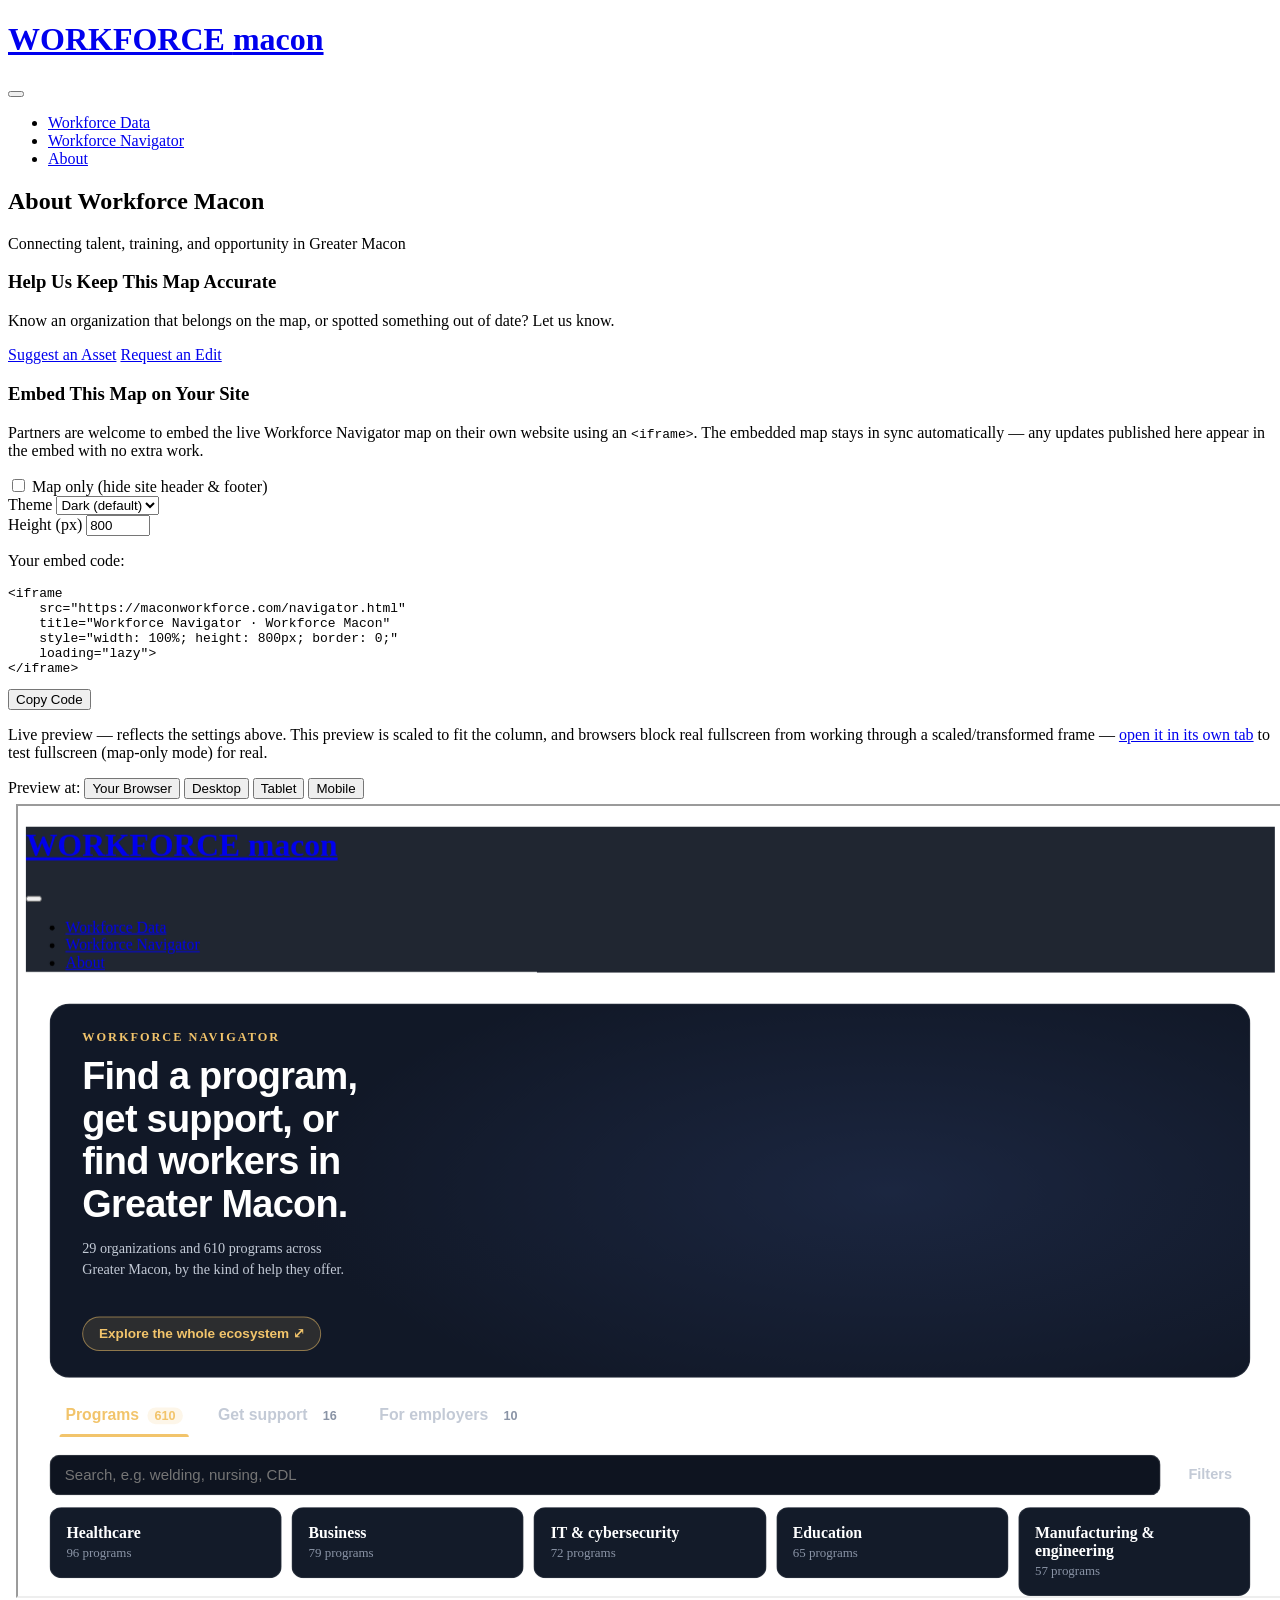
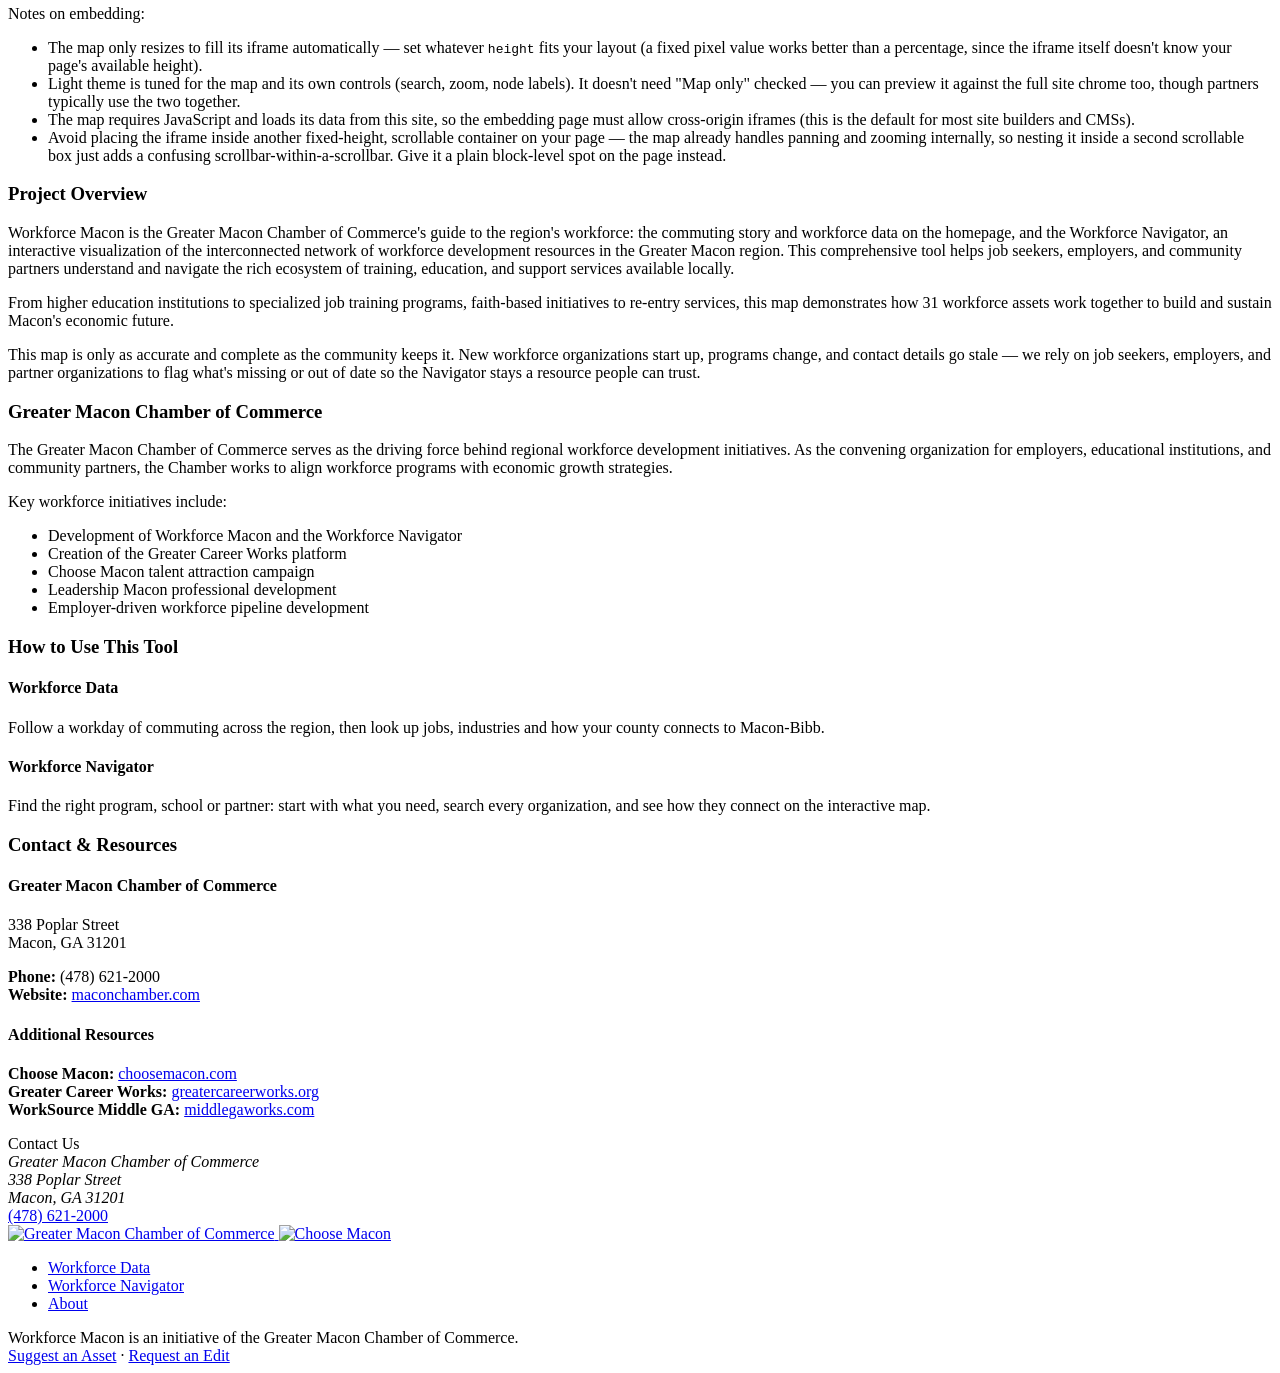
==== commit f636d28e: "Site audit fixes: search, deep links, load failures, phone tabs, accessibility, contact details - Se" ====
--- a/about.html
+++ b/about.html
@@ -80,7 +80,7 @@
                         </div>
 
                         <p>Your embed code:</p>
-                        <pre class="embed-code"><code id="embed-snippet"></code></pre>
+                        <pre class="embed-code" tabindex="0" aria-label="Embed code"><code id="embed-snippet"></code></pre>
                         <button type="button" class="control-btn embed-copy-btn" id="embed-copy-btn">Copy Code</button>
 
                         <p class="embed-preview-label">
@@ -153,13 +153,13 @@
                             <p>338 Poplar Street<br>
                             Macon, GA 31201</p>
                             <p><strong>Phone:</strong> (478) 621-2000<br>
-                            <strong>Website:</strong> <a href="https://maconchamber.com" target="_blank">maconchamber.com</a></p>
+                            <strong>Website:</strong> <a href="https://maconchamber.com" target="_blank" rel="noopener">maconchamber.com</a></p>
                         </div>
                         <div class="contact-card">
                             <h4>Additional Resources</h4>
-                            <p><strong>Choose Macon:</strong> <a href="https://choosemacon.com" target="_blank">choosemacon.com</a><br>
-                            <strong>Greater Career Works:</strong> <a href="https://greatercareerworks.org" target="_blank">greatercareerworks.org</a><br>
-                            <strong>WorkSource Middle GA:</strong> <a href="https://middlegaworks.com" target="_blank">middlegaworks.com</a></p>
+                            <p><strong>Choose Macon:</strong> <a href="https://choosemacon.com" target="_blank" rel="noopener">choosemacon.com</a><br>
+                            <strong>Greater Career Works:</strong> <a href="https://greatercareerworks.org" target="_blank" rel="noopener">greatercareerworks.org</a><br>
+                            <strong>WorkSource Middle GA:</strong> <a href="https://middlegaworks.com" target="_blank" rel="noopener">middlegaworks.com</a></p>
                         </div>
                     </div>
                 </section>
@@ -175,7 +175,7 @@
                     <address class="main-footer__address">
                         Greater Macon Chamber of Commerce<br>
                         338 Poplar Street<br>
-                        Macon, GA 31217
+                        Macon, GA 31201
                     </address>
                     <div class="main-footer__phone"><a href="tel:+14786212000">(478) 621-2000</a></div>
                 </div>
--- a/css/theme.css
+++ b/css/theme.css
@@ -22,7 +22,7 @@
     /* ===== TEXT COLORS ===== */
     --color-text-primary:    #ffffff;   /* Body copy, labels */
     --color-text-secondary:  #cccccc;   /* Descriptions, subtext */
-    --color-text-muted:      #888888;   /* Footer, placeholders */
+    --color-text-muted:      #a0a0a0;   /* Footer, placeholders, form hints (#888 failed contrast on the form panels) */
 
     /* ===== ACCENT / BRAND ===== */
     /* Chamber gold — matches the footer/choosemacon.com brand chrome. Kept
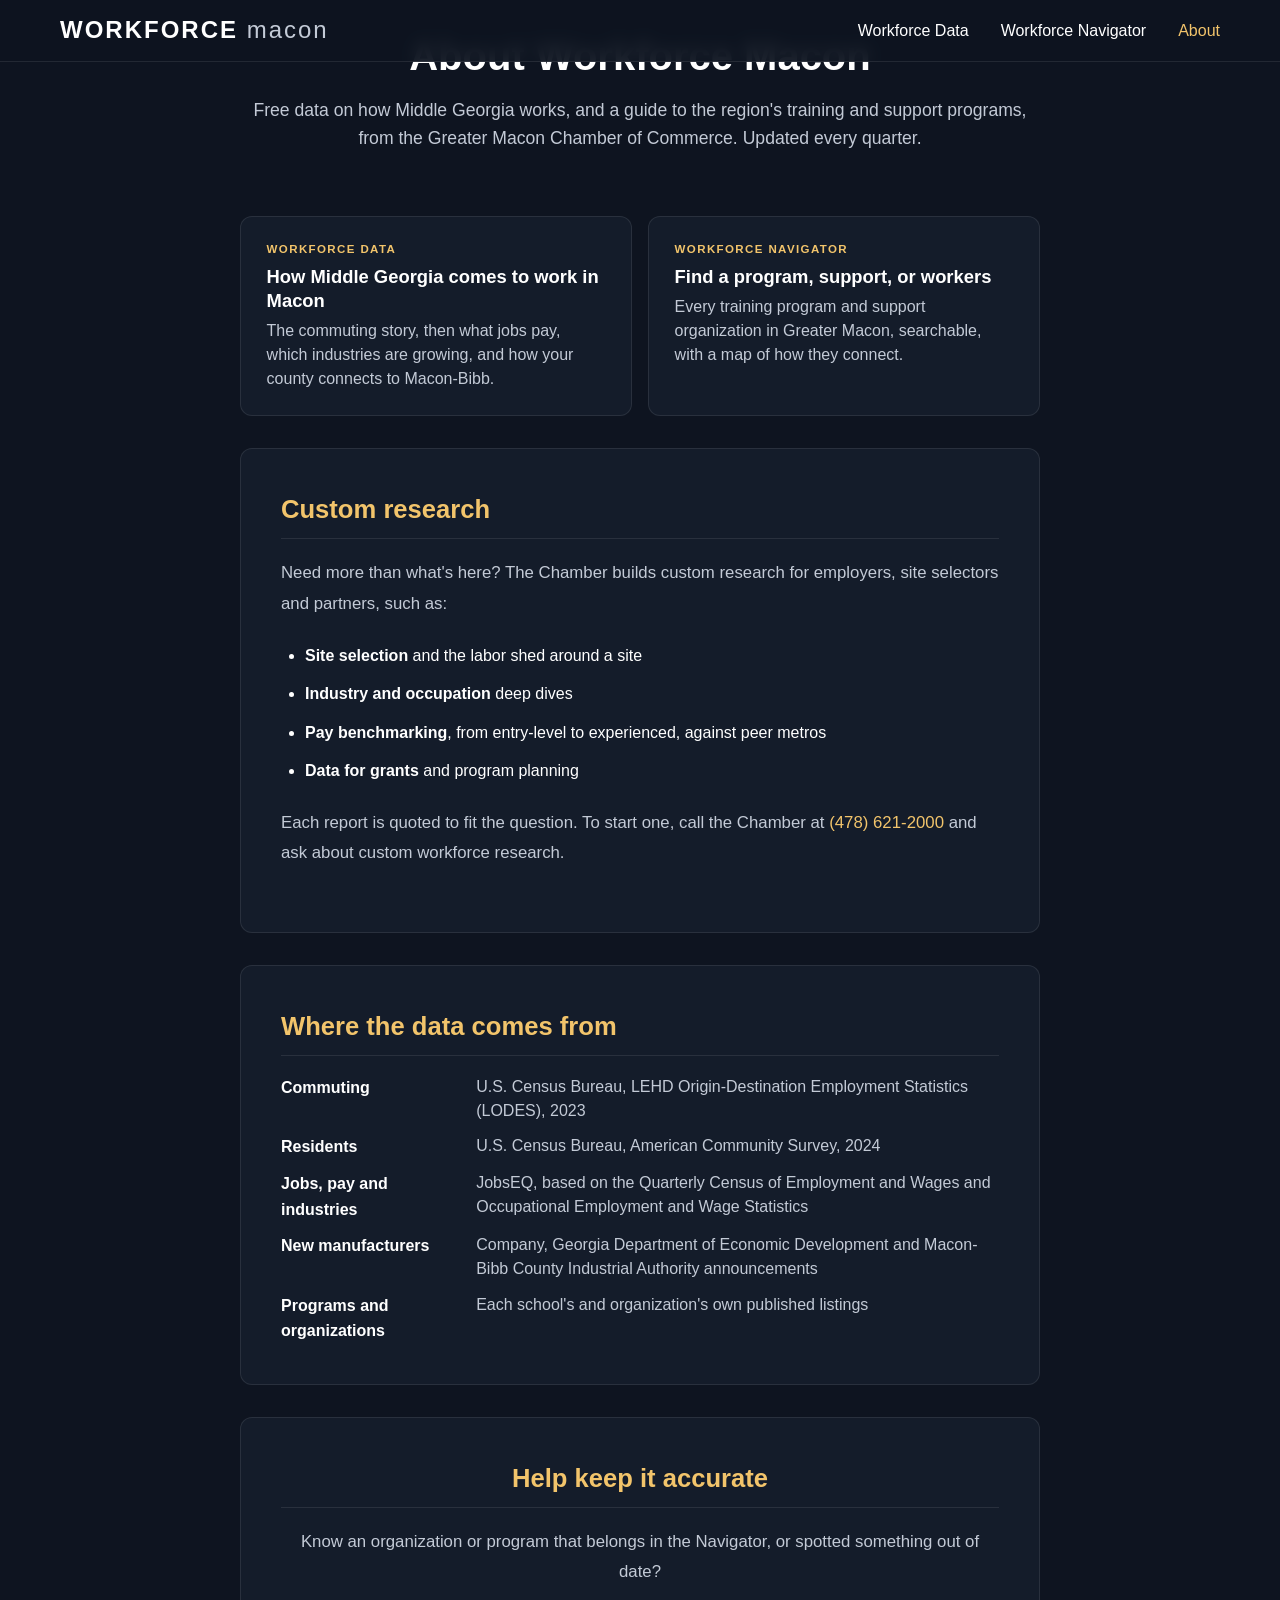
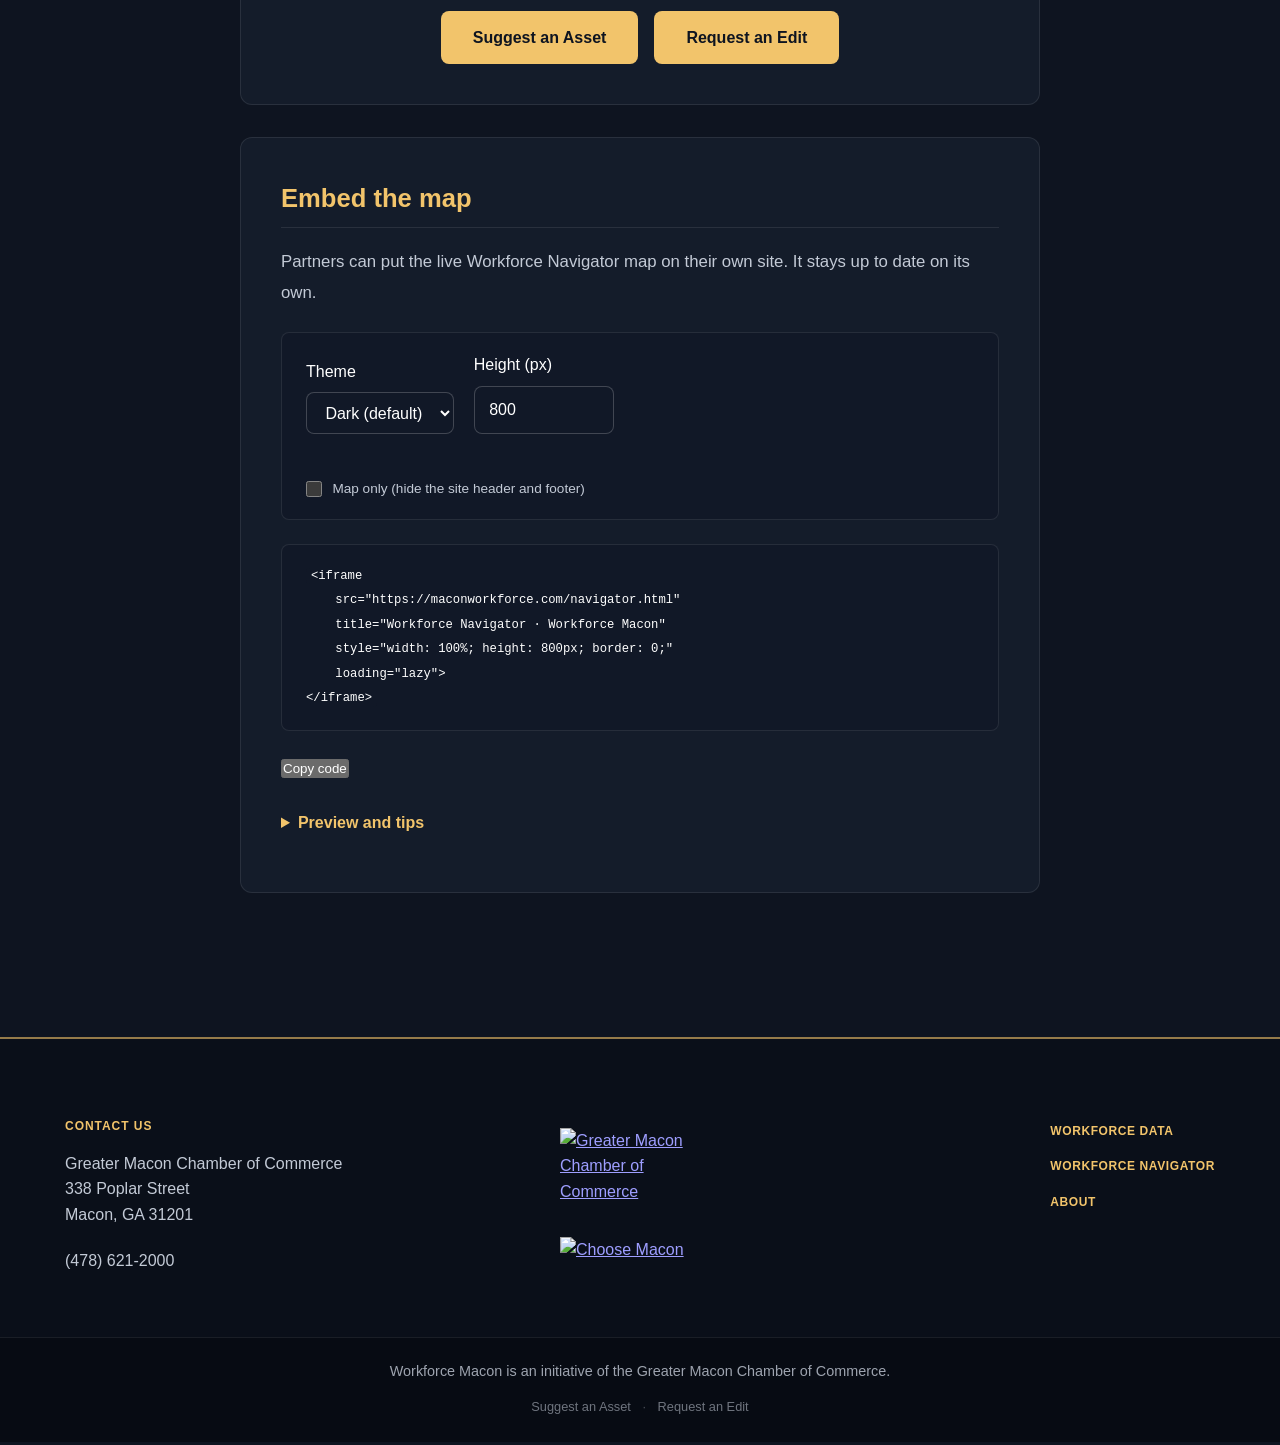
==== commit 38d806ae: "One theme sitewide; footer cleanup; simpler About page with custom research - Every page uses the ni" ====
--- a/about.html
+++ b/about.html
@@ -1,5 +1,5 @@
 <!DOCTYPE html>
-<html lang="en">
+<html lang="en" class="theme-night">
 <head>
     <meta charset="UTF-8">
     <meta name="viewport" content="width=device-width, initial-scale=1.0">
@@ -43,13 +43,49 @@
         <div class="container">
             <section class="page-header">
                 <h2>About Workforce Macon</h2>
-                <p>Connecting talent, training, and opportunity in Greater Macon</p>
+                <p>Free data on how Middle Georgia works, and a guide to the region's training and support programs, from the Greater Macon Chamber of Commerce. Updated every quarter.</p>
             </section>
 
             <div class="about-content">
+                <div class="about-tools">
+                    <a class="about-tool" href="index.html">
+                        <span class="about-tool__kicker">Workforce Data</span>
+                        <strong>How Middle Georgia comes to work in Macon</strong>
+                        <span>The commuting story, then what jobs pay, which industries are growing, and how your county connects to Macon-Bibb.</span>
+                    </a>
+                    <a class="about-tool" href="navigator.html">
+                        <span class="about-tool__kicker">Workforce Navigator</span>
+                        <strong>Find a program, support, or workers</strong>
+                        <span>Every training program and support organization in Greater Macon, searchable, with a map of how they connect.</span>
+                    </a>
+                </div>
+
+                <section class="about-section" id="custom-research">
+                    <h3>Custom research</h3>
+                    <p>Need more than what's here? The Chamber builds custom research for employers, site selectors and partners, such as:</p>
+                    <ul>
+                        <li><b>Site selection</b> and the labor shed around a site</li>
+                        <li><b>Industry and occupation</b> deep dives</li>
+                        <li><b>Pay benchmarking</b>, from entry-level to experienced, against peer metros</li>
+                        <li><b>Data for grants</b> and program planning</li>
+                    </ul>
+                    <p>Each report is quoted to fit the question. To start one, call the Chamber at <a href="tel:+14786212000">(478) 621-2000</a> and ask about custom workforce research.</p>
+                </section>
+
+                <section class="about-section">
+                    <h3>Where the data comes from</h3>
+                    <dl class="about-sources">
+                        <dt>Commuting</dt><dd>U.S. Census Bureau, LEHD Origin-Destination Employment Statistics (LODES), 2023</dd>
+                        <dt>Residents</dt><dd>U.S. Census Bureau, American Community Survey, 2024</dd>
+                        <dt>Jobs, pay and industries</dt><dd>JobsEQ, based on the Quarterly Census of Employment and Wages and Occupational Employment and Wage Statistics</dd>
+                        <dt>New manufacturers</dt><dd>Company, Georgia Department of Economic Development and Macon-Bibb County Industrial Authority announcements</dd>
+                        <dt>Programs and organizations</dt><dd>Each school's and organization's own published listings</dd>
+                    </dl>
+                </section>
+
                 <section class="about-section about-cta">
-                    <h3>Help Us Keep This Map Accurate</h3>
-                    <p>Know an organization that belongs on the map, or spotted something out of date? Let us know.</p>
+                    <h3>Help keep it accurate</h3>
+                    <p>Know an organization or program that belongs in the Navigator, or spotted something out of date?</p>
                     <div class="about-cta-buttons">
                         <a href="submit-asset.html" class="cta-btn">Suggest an Asset</a>
                         <a href="request-edit.html" class="cta-btn">Request an Edit</a>
@@ -57,14 +93,13 @@
                 </section>
 
                 <section class="about-section">
-                    <h3>Embed This Map on Your Site</h3>
-                    <p>Partners are welcome to embed the live Workforce Navigator map on their own website using an <code>&lt;iframe&gt;</code>. The embedded map stays in sync automatically — any updates published here appear in the embed with no extra work.</p>
-
+                    <h3>Embed the map</h3>
+                    <p>Partners can put the live Workforce Navigator map on their own site. It stays up to date on its own.</p>
                     <div class="embed-builder">
                         <div class="embed-builder-controls">
                             <label class="form-checkbox-label embed-builder-checkbox">
                                 <input type="checkbox" id="embed-opt-map-only">
-                                Map only (hide site header &amp; footer)
+                                Map only (hide the site header and footer)
                             </label>
                             <div class="form-field embed-builder-field">
                                 <label class="form-label" for="embed-opt-theme">Theme</label>
@@ -78,89 +113,27 @@
                                 <input class="form-input" type="number" id="embed-opt-height" value="800" min="300" max="2000" step="10">
                             </div>
                         </div>
-
-                        <p>Your embed code:</p>
                         <pre class="embed-code" tabindex="0" aria-label="Embed code"><code id="embed-snippet"></code></pre>
-                        <button type="button" class="control-btn embed-copy-btn" id="embed-copy-btn">Copy Code</button>
-
-                        <p class="embed-preview-label">
-                            Live preview — reflects the settings above.
-                            This preview is scaled to fit the column, and browsers block real fullscreen from working through a scaled/transformed frame — <a href="navigator.html" id="embed-preview-open-link" target="_blank" rel="noopener">open it in its own tab</a> to test fullscreen (map-only mode) for real.
-                        </p>
-                        <div class="embed-preview-toolbar">
-                            <span class="embed-preview-toolbar-label">Preview at:</span>
-                            <button type="button" class="control-btn embed-preview-preset active" data-width="auto">Your Browser</button>
-                            <button type="button" class="control-btn embed-preview-preset" data-width="1280">Desktop</button>
-                            <button type="button" class="control-btn embed-preview-preset" data-width="768">Tablet</button>
-                            <button type="button" class="control-btn embed-preview-preset" data-width="375">Mobile</button>
-                        </div>
-                        <div class="embed-preview-wrap" id="embed-preview-wrap">
-                            <iframe id="embed-preview" class="embed-preview-frame" title="Embed preview" src="navigator.html" allowfullscreen></iframe>
-                        </div>
-                    </div>
-
-                    <p>Notes on embedding:</p>
-                    <ul>
-                        <li>The map only resizes to fill its iframe automatically — set whatever <code>height</code> fits your layout (a fixed pixel value works better than a percentage, since the iframe itself doesn't know your page's available height).</li>
-                        <li>Light theme is tuned for the map and its own controls (search, zoom, node labels). It doesn't need "Map only" checked — you can preview it against the full site chrome too, though partners typically use the two together.</li>
-                        <li>The map requires JavaScript and loads its data from this site, so the embedding page must allow cross-origin iframes (this is the default for most site builders and CMSs).</li>
-                        <li>Avoid placing the iframe inside another fixed-height, scrollable container on your page — the map already handles panning and zooming internally, so nesting it inside a second scrollable box just adds a confusing scrollbar-within-a-scrollbar. Give it a plain block-level spot on the page instead.</li>
-                    </ul>
-                </section>
-
-                <section class="about-section">
-                    <h3>Project Overview</h3>
-                    <p>Workforce Macon is the Greater Macon Chamber of Commerce's guide to the region's workforce: the commuting story and workforce data on the homepage, and the Workforce Navigator, an interactive visualization of the interconnected network of workforce development resources in the Greater Macon region. This comprehensive tool helps job seekers, employers, and community partners understand and navigate the rich ecosystem of training, education, and support services available locally.</p>
-
-                    <p>From higher education institutions to specialized job training programs, faith-based initiatives to re-entry services, this map demonstrates how 31 workforce assets work together to build and sustain Macon's economic future.</p>
-
-                    <p>This map is only as accurate and complete as the community keeps it. New workforce organizations start up, programs change, and contact details go stale — we rely on job seekers, employers, and partner organizations to flag what's missing or out of date so the Navigator stays a resource people can trust.</p>
-                </section>
-
-                <section class="about-section">
-                    <h3>Greater Macon Chamber of Commerce</h3>
-                    <p>The Greater Macon Chamber of Commerce serves as the driving force behind regional workforce development initiatives. As the convening organization for employers, educational institutions, and community partners, the Chamber works to align workforce programs with economic growth strategies.</p>
-                    
-                    <p>Key workforce initiatives include:</p>
-                    <ul>
-                        <li>Development of Workforce Macon and the Workforce Navigator</li>
-                        <li>Creation of the Greater Career Works platform</li>
-                        <li>Choose Macon talent attraction campaign</li>
-                        <li>Leadership Macon professional development</li>
-                        <li>Employer-driven workforce pipeline development</li>
-                    </ul>
-                </section>
-
-                <section class="about-section">
-                    <h3>How to Use This Tool</h3>
-                    <div class="usage-grid">
-                        <div class="usage-card">
-                            <h4>Workforce Data</h4>
-                            <p>Follow a workday of commuting across the region, then look up jobs, industries and how your county connects to Macon-Bibb.</p>
-                        </div>
-                        <div class="usage-card">
-                            <h4>Workforce Navigator</h4>
-                            <p>Find the right program, school or partner: start with what you need, search every organization, and see how they connect on the interactive map.</p>
-                        </div>
-                    </div>
-                </section>
-
-                <section class="about-section">
-                    <h3>Contact & Resources</h3>
-                    <div class="contact-grid">
-                        <div class="contact-card">
-                            <h4>Greater Macon Chamber of Commerce</h4>
-                            <p>338 Poplar Street<br>
-                            Macon, GA 31201</p>
-                            <p><strong>Phone:</strong> (478) 621-2000<br>
-                            <strong>Website:</strong> <a href="https://maconchamber.com" target="_blank" rel="noopener">maconchamber.com</a></p>
-                        </div>
-                        <div class="contact-card">
-                            <h4>Additional Resources</h4>
-                            <p><strong>Choose Macon:</strong> <a href="https://choosemacon.com" target="_blank" rel="noopener">choosemacon.com</a><br>
-                            <strong>Greater Career Works:</strong> <a href="https://greatercareerworks.org" target="_blank" rel="noopener">greatercareerworks.org</a><br>
-                            <strong>WorkSource Middle GA:</strong> <a href="https://middlegaworks.com" target="_blank" rel="noopener">middlegaworks.com</a></p>
-                        </div>
+                        <button type="button" class="control-btn embed-copy-btn" id="embed-copy-btn">Copy code</button>
+                        <details class="about-more">
+                            <summary>Preview and tips</summary>
+                            <p class="embed-preview-label">The preview is scaled to fit, so full screen won't work inside it; <a href="navigator.html" id="embed-preview-open-link" target="_blank" rel="noopener">open the map in a new tab</a> to try that.</p>
+                            <div class="embed-preview-toolbar">
+                                <span class="embed-preview-toolbar-label">Preview at:</span>
+                                <button type="button" class="control-btn embed-preview-preset active" data-width="auto">Your browser</button>
+                                <button type="button" class="control-btn embed-preview-preset" data-width="1280">Desktop</button>
+                                <button type="button" class="control-btn embed-preview-preset" data-width="768">Tablet</button>
+                                <button type="button" class="control-btn embed-preview-preset" data-width="375">Mobile</button>
+                            </div>
+                            <div class="embed-preview-wrap" id="embed-preview-wrap">
+                                <iframe id="embed-preview" class="embed-preview-frame" title="Embed preview" src="navigator.html" loading="lazy" allowfullscreen></iframe>
+                            </div>
+                            <ul>
+                                <li>Set a fixed pixel height that fits your layout; the map fills whatever space the frame gives it.</li>
+                                <li>Don't put the frame inside another scrolling box. The map already pans and zooms on its own.</li>
+                                <li>The map loads its data from this site, so the page it's on must allow embedded frames (most site builders do).</li>
+                            </ul>
+                        </details>
                     </div>
                 </section>
             </div>
@@ -193,6 +166,8 @@
                     <li><a href="about.html" class="main-footer__link">About</a></li>
                 </ul>
             </div>
+        </div>
+        <div class="main-footer__bar">
             <div class="main-footer__attribution">Workforce Macon is an initiative of the Greater Macon Chamber of Commerce.</div>
             <div class="main-footer__meta-links">
                 <a href="submit-asset.html" class="main-footer__meta-link">Suggest an Asset</a>
--- a/css/theme.css
+++ b/css/theme.css
@@ -117,12 +117,13 @@
    tuned as carefully as the map itself.
    ================================================================ */
 /* ===== NIGHT PALETTE =====
-   The homepage and the Workforce Navigator share this palette: <html class="theme-night">.
+   Every page uses this palette: <html class="theme-night">.
    It's one block of tokens on purpose, so trying a different palette later means
    editing only this block. It sits on the root (not body) because the Navigator's
    map reads its colors from the root (js/viz-engine.js resolveThemeColors), and it
    yields to ?theme=light on embeds. */
 :root.theme-night:not([data-theme="light"]) {
+    color-scheme: dark;   /* native controls (file pickers, dropdown lists, scrollbars) go dark too */
     --color-bg-page:         #0e1420;
     --color-bg-surface:      #141c2a;
     --color-bg-surface-deep: #111827;
@@ -135,6 +136,12 @@
     --header-bg:             rgba(14, 20, 32, 0.92);
     --footer-bg:             #0a0f19;
     --footer-bg-bar:         #070b13;
+    --footer-bar-border:     rgba(255, 255, 255, 0.08);
+    --footer-text:           #c3cad6;
+    /* One gold sitewide: links, the header's current page, the footer's labels */
+    --color-accent:          #f2c46b;
+    --color-accent-hover:    #e0b25a;
+    --footer-accent-gold:    #f2c46b;
     /* Accents used by the homepage stops and the Navigator */
     --ch-gold:               #f2c46b;
     --ch-teal:               #2dd4bf;
--- a/css/main.css
+++ b/css/main.css
@@ -0,0 +1,1533 @@
+/* ===== BASE STYLES ===== */
+* {
+    margin: 0;
+    padding: 0;
+    box-sizing: border-box;
+}
+
+html {
+    scroll-behavior: smooth;
+    height: 100%;
+}
+
+body {
+    font-family: var(--font-body);
+    background-color: var(--color-bg-page);
+    color: var(--color-text-primary);
+    line-height: var(--line-height-body);
+}
+
+.container {
+    max-width: 1200px;
+    margin: 0 auto;
+    padding: 0 20px;
+}
+
+/* ===== HEADER & NAVIGATION ===== */
+.main-header {
+    background-color: var(--color-bg-surface);
+    border-bottom: 1px solid var(--color-border);
+    padding: 1.1rem 0;
+    position: fixed;
+    top: 0;
+    left: 0;
+    right: 0;
+    z-index: 300;
+    transition: transform var(--transition-base), box-shadow var(--transition-base);
+}
+
+.main-header.scrolled {
+    box-shadow: 0 2px 10px rgba(0, 0, 0, 0.4);
+}
+
+.main-header.header-hidden {
+    transform: translateY(-100%);
+}
+
+.main-header .container {
+    display: flex;
+    justify-content: space-between;
+    align-items: center;
+}
+
+/* Chrome-less embed mode — set by the inline script at the top of index.html
+   when the page is loaded with ?embed=1 (e.g. from a partner site's iframe) */
+body.embed-mode .main-header,
+body.embed-mode .main-footer,
+body.embed-mode .viz-header,
+body.embed-mode .directory-link {
+    display: none;
+}
+
+/* Map-only shouldn't just be the normal page with header/footer text
+   stripped out — it should fill the entire iframe with nothing but the
+   map's own container (search, zoom, fullscreen expand, its border) and
+   no leftover page padding/max-width around it. The Node Size/Hub
+   Distance/Reset controls are still reachable (js/main.js's
+   setFullscreenControls shows fs-controls, the fullscreen-only overlay
+   bar, whenever embed-mode is active) but as that same top-overlay bar
+   rather than this separate row — mirrors the regular map's own
+   fullscreen button placement instead of introducing a second layout. */
+body.embed-mode .viz-controls {
+    display: none;
+}
+
+body.embed-mode {
+    height: 100%;
+    display: flex;
+    flex-direction: column;
+}
+
+body.embed-mode .main-content {
+    flex: 1;
+    min-height: 0;
+    padding: 0;
+    display: flex;
+}
+
+body.embed-mode .visualization-section {
+    flex: 1;
+    min-height: 0;
+    max-width: none;
+    margin: 0;
+    display: flex;
+}
+
+body.embed-mode .visualization-section .container {
+    flex: 1;
+    min-height: 0;
+    max-width: none;
+    margin: 0;
+    padding: 0;
+    display: flex;
+    flex-direction: column;
+}
+
+body.embed-mode .viz-container {
+    flex: 1;
+    min-height: 0;
+    height: auto;
+    margin: 0;
+    border-radius: 0;
+}
+
+/* ===== HAMBURGER BUTTON ===== */
+.nav-toggle {
+    display: none;
+    background: none;
+    border: none;
+    cursor: pointer;
+    padding: 0.4rem;
+    flex-direction: column;
+    gap: 5px;
+    flex-shrink: 0;
+}
+
+.nav-toggle span {
+    display: block;
+    width: 24px;
+    height: 2px;
+    background: var(--color-text-primary);
+    border-radius: 2px;
+    transition: transform var(--transition-base), opacity var(--transition-base);
+}
+
+/* Animate to X when open */
+.nav-toggle.open span:nth-child(1) { transform: translateY(7px) rotate(45deg); }
+.nav-toggle.open span:nth-child(2) { opacity: 0; transform: scaleX(0); }
+.nav-toggle.open span:nth-child(3) { transform: translateY(-7px) rotate(-45deg); }
+
+.logo a {
+    text-decoration: none;
+    color: inherit;
+}
+
+.logo h1 {
+    font: 700 var(--font-logo-size)/1 var(--font-heading);
+    letter-spacing: 2px;
+}
+
+.logo .accent {
+    font-weight: 300;
+    color: var(--color-text-secondary);
+}
+
+.main-nav ul {
+    display: flex;
+    list-style: none;
+    gap: 2rem;
+}
+
+.nav-link {
+    color: var(--color-text-primary);
+    text-decoration: none;
+    font-weight: 500;
+    transition: color var(--transition-base);
+}
+
+.nav-link:hover { color: var(--color-text-secondary); }
+.nav-link.active { color: var(--color-accent); }
+
+/* ===== MAIN LAYOUT ===== */
+.main-content {
+    min-height: calc(100vh - 200px);
+    padding: 2rem 0;
+}
+
+/* ===== SITE FOOTER ===== */
+.main-footer {
+    position: relative;
+    background: var(--footer-bg);
+    color: var(--footer-text);
+    padding: 80px 0 0;
+    margin-top: 3rem;
+    overflow: hidden;
+}
+
+/* A thin line of the site gold along the top */
+.main-footer::before {
+    content: '';
+    position: absolute;
+    top: 0;
+    left: 0;
+    width: 100%;
+    height: 2px;
+    background: var(--footer-accent-gold);
+    opacity: 0.6;
+}
+
+/* Darker bar along the bottom: who runs the site, and how to suggest a change */
+.main-footer__bar {
+    margin-top: 64px;
+    padding: 22px 25px 24px;
+    background: var(--footer-bg-bar);
+    border-top: 1px solid var(--footer-bar-border);
+}
+
+.main-footer__wrapper {
+    position: relative;
+    z-index: 1;
+    max-width: 1250px;
+    margin: 0 auto;
+    padding: 0 50px;
+}
+
+/* Three columns — contact info, then a centered logo genuinely in the
+   middle of the row (not just centered under the links), then the nav
+   links — the two 1fr tracks flank the logo's auto-sized track equally
+   regardless of how wide the contact/links content actually is. */
+.main-footer__inner {
+    display: grid;
+    grid-template-columns: 1fr auto 1fr;
+    align-items: start;
+    gap: 24px;
+    text-align: left;
+}
+
+.main-footer__eyebrow {
+    display: block;
+    font-family: var(--font-heading);
+    font-size: 12px;
+    font-weight: 700;
+    letter-spacing: 0.08em;
+    text-transform: uppercase;
+    color: var(--footer-accent-gold);
+}
+
+.main-footer__address {
+    font-style: normal;
+    margin: 15px 0 20px;
+    line-height: 1.6;
+}
+
+.main-footer__phone a {
+    color: var(--footer-text);
+    text-decoration: none;
+}
+
+.main-footer__phone a:hover,
+.main-footer__phone a:focus {
+    text-decoration: underline;
+}
+
+.main-footer__logo {
+    justify-self: center;
+    align-self: center;
+    display: flex;
+    flex-direction: column;
+    align-items: center;
+    gap: 32px;
+    width: 100%;
+    max-width: 160px;
+}
+
+.main-footer__logo a {
+    display: block;
+    width: 100%;
+}
+
+.main-footer__logo img {
+    display: block;
+    width: 100%;
+    height: auto;
+    transition: opacity var(--transition-fast);
+}
+
+.main-footer__logo a:hover img {
+    opacity: 0.8;
+}
+
+.main-footer__links {
+    justify-self: end;
+    width: fit-content;
+    margin: 0;
+    padding: 0;
+    list-style: none;
+}
+
+.main-footer__links li:not(:last-child) {
+    margin-bottom: 10px;
+}
+
+.main-footer__link {
+    text-decoration: none;
+    font-family: var(--font-heading);
+    font-size: 12px;
+    font-weight: 700;
+    letter-spacing: 0.05em;
+    text-transform: uppercase;
+    color: var(--footer-accent-gold);
+}
+
+.main-footer__link:hover,
+.main-footer__link:focus {
+    text-decoration: underline;
+}
+
+.main-footer__attribution {
+    text-align: center;
+    margin-top: 0;
+    font-size: var(--font-size-footer);
+    color: var(--footer-text);
+    opacity: 0.8;
+}
+
+/* Deliberately understated — kept separate from the main directory links
+   above so it doesn't read as a primary nav destination. */
+.main-footer__meta-links {
+    text-align: center;
+    margin-top: 14px;
+    font-size: var(--font-size-xs);
+}
+
+.main-footer__meta-link {
+    color: var(--footer-text);
+    opacity: 0.55;
+    text-decoration: none;
+}
+
+.main-footer__meta-link:hover,
+.main-footer__meta-link:focus {
+    opacity: 0.9;
+    text-decoration: underline;
+}
+
+.main-footer__meta-sep {
+    color: var(--footer-text);
+    opacity: 0.35;
+    margin: 0 0.5rem;
+}
+
+@media (max-width: 768px) {
+    .main-footer { padding: 64px 0 0; }
+    .main-footer__wrapper { padding: 0 25px; }
+    .main-footer__inner { grid-template-columns: 1fr; justify-items: center; text-align: center; gap: 0; }
+    .main-footer__contact { width: 100%; margin: 0 auto 60px; }
+    .main-footer__logo { margin: 0 auto 40px; }
+    .main-footer__links { justify-self: center; margin: 0 auto; }
+}
+
+/* ===== CHART SUBTITLE ===== */
+.chart-subtitle {
+    color: var(--color-text-muted);
+    font-size: var(--font-size-sm);
+    margin: 0 0 1rem;
+}
+
+/* ===== CHART EXPAND / DOWNLOAD ROW ===== */
+.chart-expand-row {
+    display: flex;
+    justify-content: center;
+    align-items: center;
+    gap: 0.75rem;
+    margin-top: 0.75rem;
+    position: relative;
+}
+
+.chart-expand-btn {
+    background: none;
+    border: 1px solid var(--color-border-control);
+    border-radius: var(--radius-pill);
+    color: var(--color-text-secondary);
+    font-size: var(--font-size-sm);
+    padding: 0.35rem 1.1rem;
+    cursor: pointer;
+    transition: border-color var(--transition-fast), color var(--transition-fast);
+}
+
+.chart-expand-btn:hover {
+    border-color: var(--color-accent);
+    color: var(--color-accent);
+}
+
+/* ===== PAGE HEADERS ===== */
+.visualization-section {
+    text-align: center;
+    margin-bottom: 2rem;
+    max-width: 1035px;
+    margin-left: auto;
+    margin-right: auto;
+}
+
+.page-header {
+    text-align: center;
+    margin-bottom: 2rem;
+    max-width: 900px;
+    margin-left: auto;
+    margin-right: auto;
+}
+
+.viz-header h2,
+.page-header h2 {
+    font: var(--font-heading-weight) var(--font-heading-size-xl)/1.2 var(--font-heading);
+    margin-bottom: 1rem;
+}
+
+.viz-header p,
+.page-header p {
+    font-size: var(--font-size-lg);
+    color: var(--color-text-secondary);
+    max-width: 800px;
+    margin: 0 auto;
+}
+
+/* ===== IN-PAGE JUMP NAV (workforce data page) ===== */
+/* Fixed to the left edge, out of document flow, so it's visible the
+   instant the page loads and stays put through the entire scroll instead
+   of only sticking once you've scrolled down to where it originally sat.
+   Only enough room on wide viewports (see media query below) — on
+   anything narrower it'd sit on top of the 1200px content column. */
+.page-jumpnav {
+    position: fixed;
+    top: 100px;
+    left: 24px;
+    z-index: 250; /* below .main-header (300), above page content */
+    display: flex;
+    flex-direction: column;
+    gap: 2px;
+    width: 190px;
+    background: var(--color-bg-surface);
+    border: 1px solid var(--color-border);
+    border-radius: var(--radius-md);
+    padding: 10px;
+}
+
+.page-jumpnav a {
+    font-size: var(--font-size-sm);
+    color: var(--color-text-secondary);
+    text-decoration: none;
+    padding: 0.45rem 0.7rem;
+    border-radius: var(--radius-sm);
+    white-space: nowrap;
+    overflow: hidden;
+    text-overflow: ellipsis;
+    transition: all var(--transition-fast);
+}
+
+.page-jumpnav a:hover { color: var(--color-text-primary); background: var(--color-bg-surface-deep); }
+.page-jumpnav a.active { color: #1a1a1a; background: var(--color-accent); font-weight: 600; }
+
+/* Scroll targets land clear of the fixed header — the media query below
+   raises this further once the jump nav goes back into document flow. */
+.stats-section, .section { scroll-margin-top: 80px; }
+
+/* Below 1400px there's no longer room for a left rail without it sitting on
+   top of the content column — hide it through the tablet range, where
+   there's no great horizontal fallback either (too wide for a pill bar,
+   too narrow for the rail). The mobile breakpoint below brings it back as
+   a horizontal one, back in document flow, so a long page with 7 sections
+   still has a quick way to jump around. */
+@media (max-width: 1400px) {
+    .page-jumpnav { display: none; }
+}
+
+/* Sticky horizontal pill bar, back in document flow (not fixed — the rail's
+   fixed positioning only worked because it lived in dead space beside the
+   narrow content column; there's no equivalent dead space here). Active-pill
+   highlighting already exists (same .active class the rail used, same
+   IntersectionObserver in workforce-data.js) — this only needs new layout. */
+@media (max-width: 768px) {
+    .page-jumpnav {
+        display: flex;
+        position: sticky;
+        top: 65px; /* matches .main-header's rendered height so the nav tucks snugly beneath it, not under or with a gap — kept always-visible at that height on this breakpoint, see the hasJumpNav check in nav.js */
+        left: auto;
+        z-index: 150; /* below .main-header (300), above page content */
+        width: auto;
+        flex-direction: row;
+        overflow-x: auto;
+        scrollbar-width: none;
+        gap: 6px;
+        /* .main-content's own 2rem top padding pushes this (its first
+           child) down from the header, leaving a visible gap for as long
+           as the page is scrolled at/near the top — before there's been
+           enough scroll for the sticky offset to actually engage. Pulling
+           it up by that same 2rem puts it flush against the header from
+           the very first frame, not just once scrolled into "stuck" mode. */
+        margin: -2rem 0 1.5rem;
+        padding: 10px 20px;
+        border-radius: 0;
+        border-left: none;
+        border-right: none;
+        background: var(--color-bg-surface);
+    }
+    .page-jumpnav::-webkit-scrollbar { display: none; }
+    .page-jumpnav a {
+        flex-shrink: 0;
+        white-space: nowrap;
+        border-radius: var(--radius-pill);
+    }
+    .stats-section, .section { scroll-margin-top: 118px; }
+}
+
+/* ===== RESPONSIVE BASE ===== */
+@media (max-width: 768px) {
+    .viz-header h2, .page-header h2 { font-size: 2rem; }
+
+    /* Show hamburger, hide inline nav */
+    .nav-toggle { display: flex; }
+
+    .main-nav {
+        display: none;
+        position: absolute;
+        top: 100%;
+        left: 0;
+        right: 0;
+        background: var(--color-bg-surface);
+        border-bottom: 1px solid var(--color-border);
+        z-index: 200;
+    }
+
+    .main-nav.open { display: block; }
+
+    .main-nav ul {
+        flex-direction: column;
+        gap: 0;
+        padding: 0.5rem 0;
+    }
+
+    .main-nav ul li { width: 100%; }
+
+    .nav-link {
+        display: block;
+        padding: 0.75rem 1.5rem;
+    }
+}
+
+/* ===== DIRECTORY SEARCH ===== */
+.directory-search {
+    display: flex;
+    align-items: center;
+    gap: 0.5rem;
+    max-width: 420px;
+    margin: 0 auto 1.5rem;
+    background: var(--color-bg-surface);
+    border: 1px solid var(--color-border);
+    border-radius: var(--radius-md);
+    padding: 0.35rem 0.5rem 0.35rem 0.9rem;
+    transition: border-color var(--transition-fast);
+}
+
+.directory-search:focus-within { border-color: var(--color-accent); }
+
+.directory-search .search-input {
+    flex: 1;
+    border: none;
+    background: none;
+    padding: 0.4rem 0;
+}
+
+.directory-search .search-input:focus { border: none; }
+
+.directory-empty {
+    text-align: center;
+    color: var(--color-text-muted);
+    padding: 2rem 0;
+}
+
+/* ===== DIRECTORY GRID STYLES ===== */
+.directory-grid {
+    display: grid;
+    grid-template-columns: repeat(auto-fit, minmax(400px, 1fr));
+    gap: 2rem;
+    margin: 2rem 0;
+}
+
+.directory-group {
+    background: var(--color-bg-surface);
+    border: 1px solid var(--color-border);
+    border-radius: var(--radius-md);
+    padding: 1.5rem;
+}
+
+.directory-group h3 {
+    margin: 0 0 1rem 0;
+    font-size: var(--font-heading-size-sm);
+    color: var(--color-directory-group-heading);
+}
+
+.asset-list {
+    list-style: none;
+    margin: 0;
+    padding: 0;
+}
+
+.asset-list li {
+    margin: 0.5rem 0;
+}
+
+.asset-link {
+    color: var(--color-text-primary);
+    text-decoration: none;
+    padding: 0.25rem 0;
+    display: block;
+    transition: color var(--transition-base);
+    cursor: pointer;
+}
+
+.asset-link:hover {
+    color: var(--color-accent);
+}
+
+/* Responsive adjustment for smaller screens */
+@media (max-width: 768px) {
+    .directory-grid {
+        grid-template-columns: 1fr;
+        gap: 1rem;
+    }
+}
+
+/* ===== SECTION SHELL (workforce data page) ===== */
+.section {
+    max-width: 1200px;
+    margin: 0 auto;
+    padding: 56px 20px;
+}
+
+.section-label {
+    font-size: 0.7rem;
+    font-weight: 600;
+    letter-spacing: 0.12em;
+    text-transform: uppercase;
+    color: var(--color-accent);
+    display: flex;
+    align-items: center;
+    gap: 8px;
+    margin-bottom: 10px;
+}
+
+.section-label::before {
+    content: '';
+    width: 16px;
+    height: 2px;
+    background: var(--color-accent);
+    border-radius: 1px;
+}
+
+.section-label.teal { color: var(--color-accent-teal); }
+.section-label.teal::before { background: var(--color-accent-teal); }
+.section-label.orange { color: var(--color-accent-orange); }
+.section-label.orange::before { background: var(--color-accent-orange); }
+
+.section-title {
+    display: flex;
+    align-items: center;
+    gap: 10px;
+    font: var(--font-heading-weight) var(--font-heading-size-lg)/1.2 var(--font-heading);
+    color: var(--color-text-primary);
+    margin-bottom: 8px;
+}
+
+.stats-section h3 {
+    display: flex;
+    align-items: center;
+    gap: 10px;
+}
+
+.section-desc {
+    font-size: var(--font-size-sm);
+    color: var(--color-text-muted);
+    max-width: 640px;
+    line-height: var(--line-height-relaxed);
+    margin-bottom: 2rem;
+}
+
+/* ===== COLLAPSIBLE SECTIONS (mobile only) =====
+   .section-body is created at runtime by workforce-data.js, wrapping
+   everything after .section-desc. Hidden entirely off mobile — desktop
+   never wires the click handler that would add .collapsed in the first
+   place, this is just the visual half. */
+.section-collapse-btn {
+    display: none;
+    align-items: center;
+    justify-content: center;
+    width: 28px;
+    height: 28px;
+    margin-left: auto;
+    flex-shrink: 0;
+    background: none;
+    border: 1px solid var(--color-border-control);
+    border-radius: 50%;
+    color: var(--color-text-secondary);
+    cursor: pointer;
+    transition: border-color var(--transition-fast), color var(--transition-fast);
+}
+
+.section-collapse-btn:hover { border-color: var(--color-accent); color: var(--color-accent); }
+.section-collapse-btn svg { display: block; transition: transform var(--transition-fast); }
+.section-collapse-btn.is-collapsed svg { transform: rotate(180deg); }
+
+.section-body.collapsed { display: none; }
+
+@media (max-width: 768px) {
+    .section-collapse-btn { display: flex; }
+}
+
+.section-divider {
+    border: none;
+    border-top: 1px solid var(--color-border);
+    max-width: 1200px;
+    margin: 0 auto;
+}
+
+/* ===== STAT CARD NOTE (KPI subtext) ===== */
+.stat-note, .kpi-note {
+    font-size: 0.68rem;
+    color: var(--color-text-muted);
+    opacity: 0.8;
+    margin-top: 6px;
+    line-height: 1.4;
+}
+
+/* ===== ADJUSTED METRICS ===== */
+.adj-intro {
+    background: var(--color-bg-surface);
+    border: 1px solid var(--color-border);
+    border-left: 4px solid var(--color-accent-teal);
+    border-radius: var(--radius-md);
+    padding: 18px 22px;
+    margin-bottom: 28px;
+    font-size: var(--font-size-sm);
+    color: var(--color-text-secondary);
+    line-height: var(--line-height-relaxed);
+}
+
+.adj-intro strong { color: var(--color-text-primary); }
+
+.adj-metrics-grid {
+    display: grid;
+    grid-template-columns: repeat(3, 1fr);
+    gap: 16px;
+    margin-bottom: 24px;
+}
+
+.adj-card {
+    background: var(--color-bg-surface);
+    border: 1px solid var(--color-border);
+    border-radius: var(--radius-md);
+    padding: 22px 22px 18px;
+}
+
+.adj-card-label {
+    font-size: 0.65rem;
+    font-weight: 700;
+    letter-spacing: 0.1em;
+    text-transform: uppercase;
+    color: var(--color-text-muted);
+    margin-bottom: 12px;
+}
+
+.adj-compare {
+    display: flex;
+    flex-direction: column;
+    gap: 8px;
+}
+
+.adj-row {
+    display: flex;
+    align-items: center;
+    justify-content: space-between;
+    gap: 10px;
+}
+
+.adj-row-label {
+    font-size: var(--font-size-sm);
+    color: var(--color-text-muted);
+    /* flex-shrink: 0 here (its old value) kept the label at its full
+       single-line width no matter how narrow the card got — on phones
+       around 360-375px wide, that pushed the value in .adj-row-val
+       (theoretically shrinkable, but a flex item's default min-width:auto
+       stops it from actually going below its own content width) out past
+       the card's right edge. The label is the one with room to give: let
+       it shrink and wrap onto a second line instead, and keep the short
+       numeric value fully visible at its natural width. */
+    flex: 1 1 auto;
+    min-width: 0;
+}
+
+.adj-row-val {
+    font-size: 1.1rem;
+    font-weight: 700;
+    letter-spacing: -0.02em;
+    flex-shrink: 0;
+}
+
+.adj-row-val.highlight { color: var(--color-accent-teal); }
+.adj-row-val.muted { color: var(--color-text-muted); font-weight: 500; font-size: 0.9rem; }
+.adj-divider { border: none; border-top: 1px solid var(--color-border); margin: 4px 0; }
+
+/* Supplementary factoids + citation — collapsed by default so the section
+   leads with the three core comparisons, not a wall of supporting text. */
+.adj-context {
+    display: none;
+    margin-top: 16px;
+}
+
+.adj-context.open { display: block; }
+
+.adj-callouts {
+    display: grid;
+    grid-template-columns: repeat(3, 1fr);
+    gap: 16px;
+}
+
+.adj-callout {
+    background: var(--color-bg-surface);
+    border: 1px solid var(--color-border);
+    border-radius: var(--radius-md);
+    padding: 18px 20px;
+}
+
+.adj-callout-val {
+    font-size: 1.5rem;
+    font-weight: 700;
+    letter-spacing: -0.03em;
+    color: var(--color-text-primary);
+    line-height: 1.1;
+    margin-bottom: 6px;
+}
+
+.adj-callout-val.teal { color: var(--color-accent-teal); }
+
+.adj-callout-desc {
+    font-size: 0.8rem;
+    color: var(--color-text-muted);
+    line-height: 1.6;
+}
+
+.adj-callout-desc strong { color: var(--color-text-secondary); }
+
+.adj-source {
+    margin-top: 18px;
+    font-size: 0.72rem;
+    color: var(--color-text-muted);
+    border-top: 1px solid var(--color-border);
+    padding-top: 12px;
+    line-height: 1.6;
+}
+
+/* ===== OCCUPATIONS TABLE ===== */
+.occ-table-wrap {
+    overflow-x: auto;
+}
+
+.occ-table {
+    width: 100%;
+    min-width: 480px;
+    border-collapse: collapse;
+    background: var(--color-bg-surface);
+    border: 1px solid var(--color-border);
+    border-radius: var(--radius-md);
+    overflow: hidden;
+}
+
+.occ-table thead th {
+    padding: 10px 16px;
+    text-align: left;
+    font-size: 0.65rem;
+    font-weight: 700;
+    letter-spacing: 0.09em;
+    text-transform: uppercase;
+    color: var(--color-text-muted);
+    background: var(--color-bg-surface-deep);
+    border-bottom: 1px solid var(--color-border);
+}
+
+.occ-table tbody tr {
+    border-bottom: 1px solid var(--color-border);
+    transition: background var(--transition-fast);
+}
+
+.occ-table tbody tr:last-child { border-bottom: none; }
+.occ-table tbody tr:hover { background: var(--color-bg-surface-deep); }
+.occ-table tbody td { padding: 11px 16px; font-size: var(--font-size-sm); color: var(--color-text-primary); }
+
+.occ-rank {
+    font-size: 0.75rem;
+    font-weight: 700;
+    color: var(--color-text-muted);
+    width: 28px;
+}
+
+.occ-table .th-short { display: none; }
+
+@media (max-width: 768px) {
+    .adj-metrics-grid, .adj-callouts { grid-template-columns: 1fr; }
+
+    /* The 480px min-width (needed on desktop so narrow columns don't
+       squeeze the occupation name column below readable) is exactly what
+       forces this table into horizontal scroll on any phone — none of them
+       are 480px wide. table-layout: fixed + explicit percentage widths let
+       the browser wrap the occupation name across lines (already happening
+       for the longest ones) instead of stretching the table past the
+       screen to fit it on one line. */
+    .occ-table-wrap { overflow-x: visible; }
+    .occ-table { min-width: 0; table-layout: fixed; }
+    .occ-table th, .occ-table td { padding: 8px 6px; font-size: 0.72rem; }
+    .occ-rank { width: 8%; }
+    .occ-table th:nth-child(2), .occ-table td:nth-child(2) { width: 44%; }
+    .occ-table th:nth-child(3), .occ-table td:nth-child(3) { width: 24%; }
+    .occ-table th:nth-child(4), .occ-table td:nth-child(4) { width: 24%; }
+    /* "Employment" is one long word with no space to wrap on — at this
+       column width it was overflowing straight into the wage header
+       instead of breaking. A shorter label reads cleanly on one line
+       instead of needing a mid-word break to fit. */
+    .occ-table .th-full { display: none; }
+    .occ-table .th-short { display: inline; }
+}
+
+/* ===== ABOUT PAGE STYLES ===== */
+/* The two tools, as cards that link to them */
+.about-tools { display: grid; grid-template-columns: 1fr 1fr; gap: 1rem; margin-bottom: 2rem; }
+.about-tool {
+    display: flex; flex-direction: column; gap: 0.4rem; padding: 1.5rem 1.6rem;
+    background: var(--color-bg-surface); border: 1px solid var(--color-border); border-radius: var(--radius-lg);
+    color: var(--color-text-secondary); text-decoration: none; line-height: 1.5;
+    transition: border-color var(--transition-fast), transform var(--transition-fast);
+}
+.about-tool:hover, .about-tool:focus-visible { border-color: var(--color-accent); transform: translateY(-2px); }
+.about-tool__kicker { font-size: 0.72rem; font-weight: 700; letter-spacing: 0.12em; text-transform: uppercase; color: var(--color-accent); }
+.about-tool strong { color: var(--color-text-primary); font-size: 1.15rem; line-height: 1.3; }
+.about-sources { display: grid; grid-template-columns: 11rem 1fr; gap: 0.7rem 1.2rem; margin: 0; }
+.about-sources dt { font-weight: 700; color: var(--color-text-primary); }
+.about-sources dd { margin: 0; color: var(--color-text-secondary); line-height: 1.5; }
+.about-more { margin-top: 0.5rem; }
+.about-section { scroll-margin-top: 84px; }   /* links to #custom-research land below the fixed header */
+.about-more summary { cursor: pointer; color: var(--color-accent); font-weight: 600; margin-bottom: 1rem; }
+@media (max-width: 640px) {
+    .about-tools { grid-template-columns: 1fr; }
+    .about-sources { grid-template-columns: 1fr; gap: 0.15rem; }
+    .about-sources dd { margin-bottom: 0.7rem; }
+}
+.about-content {
+    max-width: 800px;
+    margin: 0 auto;
+    padding: 2rem 0;
+}
+
+.about-section {
+    background: var(--color-bg-surface);
+    border: 1px solid var(--color-border);
+    border-radius: var(--radius-lg);
+    padding: 2.5rem;
+    margin-bottom: 2rem;
+}
+
+.about-section h3 {
+    color: var(--color-accent);
+    font-size: var(--font-heading-size-lg);
+    margin-bottom: 1.2rem;
+    border-bottom: 1px solid var(--color-border);
+    padding-bottom: 0.5rem;
+}
+
+.about-section p {
+    margin-bottom: 1.5rem;
+    font-size: var(--font-size-md);
+    line-height: var(--line-height-relaxed);
+    color: var(--color-text-secondary);
+}
+
+.about-section ul {
+    margin: 1.5rem 0;
+    padding-left: 1.5rem;
+}
+
+.embed-code {
+    background: var(--color-bg-surface-deep);
+    border: 1px solid var(--color-border);
+    border-radius: var(--radius-md);
+    padding: 1.2rem 1.5rem;
+    margin: 0 0 1.5rem;
+    overflow-x: auto;
+    font-size: var(--font-size-sm);
+    line-height: var(--line-height-relaxed);
+    color: var(--color-text-primary);
+}
+
+.embed-code code {
+    font-family: 'SFMono-Regular', Consolas, 'Liberation Mono', Menlo, monospace;
+    white-space: pre;
+}
+
+.about-section code {
+    font-family: 'SFMono-Regular', Consolas, 'Liberation Mono', Menlo, monospace;
+    font-size: 0.9em;
+    background: var(--color-bg-surface-deep);
+    padding: 0.1em 0.4em;
+    border-radius: 4px;
+}
+
+/* ===== EMBED BUILDER (About page) ===== */
+.embed-builder-controls {
+    display: flex;
+    flex-wrap: wrap;
+    align-items: flex-end;
+    gap: 1.25rem;
+    background: var(--color-bg-surface-deep);
+    border: 1px solid var(--color-border);
+    border-radius: var(--radius-md);
+    padding: 1.2rem 1.5rem;
+    margin-bottom: 1.5rem;
+}
+
+.embed-builder-field {
+    margin-bottom: 0;
+    min-width: 140px;
+}
+
+.embed-builder-controls .embed-builder-checkbox {
+    order: 3; flex-basis: 100%; margin: 0;   /* its own row, under the theme and height */
+}
+
+.embed-copy-btn {
+    margin: 0 0 1.5rem;
+}
+
+.embed-preview-label {
+    color: var(--color-text-secondary);
+    font-size: var(--font-size-sm);
+    margin-bottom: 0.75rem;
+}
+
+.embed-preview-toolbar {
+    display: flex;
+    flex-wrap: wrap;
+    align-items: center;
+    gap: 0.5rem;
+    margin-bottom: 0.75rem;
+}
+
+.embed-preview-toolbar-label {
+    color: var(--color-text-secondary);
+    font-size: var(--font-size-sm);
+    margin-right: 0.25rem;
+}
+
+.embed-preview-preset {
+    padding: 0.4rem 0.9rem;
+    font-size: var(--font-size-sm);
+}
+
+.embed-preview-preset.active,
+.embed-preview-preset.active:hover {
+    background: var(--color-accent);
+    color: var(--color-bg-page);
+    border-color: var(--color-accent);
+}
+
+/* Sized by js/embed-builder.js's layoutPreview() to exactly match the
+   scaled-down iframe — overflow:hidden is just a subpixel-rounding safety
+   net, not something that should ever actually clip/scroll. */
+.embed-preview-wrap {
+    overflow: hidden;
+    border: 1px solid var(--color-border);
+    border-radius: var(--radius-md);
+}
+
+.embed-preview-frame {
+    display: block;
+    border: 0;
+    transform-origin: top left;
+}
+
+.about-section li {
+    margin-bottom: 0.8rem;
+    color: var(--color-text-primary);
+}
+
+.about-section a {
+    color: var(--color-accent);
+    text-decoration: none;
+    font-weight: 500;
+}
+
+.about-section a:hover {
+    text-decoration: underline;
+}
+
+/* Featured Quote or Mission Highlight */
+.mission-highlight {
+    font-style: italic;
+    font-size: var(--font-size-xl);
+    color: var(--color-text-primary);
+    border-left: 4px solid var(--color-accent);
+    padding-left: 1.5rem;
+    margin: 2rem 0;
+}
+
+/* Responsive adjustment */
+@media (max-width: 768px) {
+    .about-section {
+        padding: 1.5rem;
+    }
+}
+
+/* About page CTA (Suggest an Asset / Request an Edit) */
+.about-cta {
+    text-align: center;
+}
+
+.about-cta-buttons {
+    display: flex;
+    gap: 1rem;
+    justify-content: center;
+    flex-wrap: wrap;
+    margin-top: 1.5rem;
+}
+
+.about-section a.cta-btn {
+    display: inline-block;
+    background: var(--color-accent);
+    color: var(--color-bg-page);
+    font-weight: 600;
+    padding: 0.85rem 2rem;
+    border-radius: var(--radius-md);
+    text-decoration: none;
+    transition: background var(--transition-fast);
+}
+
+.about-section a.cta-btn:hover {
+    background: var(--color-accent-hover);
+    text-decoration: none;
+}
+
+/* ===== SUBMISSION FORMS (Suggest an Asset / Request an Edit) ===== */
+.submission-page {
+    max-width: 700px;
+    margin: 0 auto;
+    padding: 2rem 0 4rem;
+}
+
+.submission-form {
+    background: var(--color-bg-surface);
+    border: 1px solid var(--color-border);
+    border-radius: var(--radius-lg);
+    padding: 2.5rem;
+}
+
+/* Suggest-an-Asset's two-column layout: live node preview alongside the
+   form. Stacks to a single column (preview above form, per source order)
+   below the breakpoint. */
+.submission-page--with-preview {
+    max-width: 1080px;
+    display: grid;
+    grid-template-columns: 340px 1fr;
+    align-items: start;
+    gap: 2rem;
+}
+
+.node-preview-panel {
+    position: sticky;
+    top: 100px;
+}
+
+.node-preview-panel-inner {
+    background: var(--color-bg-surface);
+    border: 1px solid var(--color-border);
+    border-radius: var(--radius-lg);
+    padding: 1.5rem;
+    text-align: center;
+}
+
+.node-preview-label {
+    font-family: var(--font-heading);
+    font-size: 12px;
+    font-weight: 700;
+    letter-spacing: 0.05em;
+    text-transform: uppercase;
+    color: var(--color-accent);
+    margin-bottom: 0.75rem;
+}
+
+.node-preview-svg {
+    width: 100%;
+    max-width: 180px;
+}
+
+.node-preview-hint {
+    font-size: var(--font-size-xs);
+    color: var(--color-text-muted);
+    margin-top: 0.75rem;
+    text-align: left;
+}
+
+.node-preview-divider {
+    border-top: 1px solid var(--color-border);
+    margin: 1.25rem 0;
+}
+
+/* Reuses the real map's own info-panel classes (.viz-info-header,
+   .viz-info-body, .related-links from css/viz.css / css/components.css)
+   so this preview isn't a lookalike — it's pixel-for-pixel what the
+   description/impact/programs will actually render as when clicked on
+   the live map. Just unwrapped from the map's fixed/absolute positioning. */
+.node-preview-info {
+    text-align: left;
+    border: 1px solid var(--color-border);
+    border-radius: var(--radius-md);
+    overflow: hidden;
+}
+
+.node-preview-info .viz-info-header {
+    position: static;
+}
+
+.node-preview-placeholder {
+    color: var(--color-text-muted);
+    font-style: italic;
+}
+
+/* Request an Edit: the "form wraps the whole two-column grid" trick — the
+   <form> needs to contain the preview panel's editable fields (so they're
+   real, submittable form fields) without becoming a grid item itself and
+   breaking the .submission-page--with-preview 2-column layout. display:
+   contents removes it from the box tree while keeping its descendants
+   form-associated. The [hidden] override restores normal hiding — an
+   authored `display: contents` would otherwise beat the UA stylesheet's
+   `[hidden] { display: none }` and leave it visible after submission. */
+.form-grid-wrapper {
+    display: contents;
+}
+
+.form-grid-wrapper[hidden] {
+    display: none;
+}
+
+/* Request an Edit: the preview panel only mirrors the Related Programs
+   pills now — name/description/impact/website are edited as real,
+   properly-sized fields in the form column instead, not squeezed in here. */
+.node-preview-programs-label {
+    font-size: var(--font-size-md);
+    font-weight: 600;
+    color: var(--color-accent);
+}
+
+/* Request an Edit: live summary of what's actually different from the
+   current listing, apart from the listing itself. */
+.node-preview-change {
+    margin-top: 1.25rem;
+    border-left: 3px solid var(--color-accent-teal);
+    padding: 0.15rem 0 0.15rem 1rem;
+}
+
+.node-preview-label--change {
+    color: var(--color-accent-teal);
+}
+
+.node-preview-change-list {
+    font-size: var(--font-size-sm);
+    color: var(--color-text-secondary);
+    margin: 0;
+    padding-left: 1.1rem;
+}
+
+@media (max-width: 900px) {
+    .submission-page--with-preview {
+        grid-template-columns: 1fr;
+        max-width: 700px;
+    }
+    .node-preview-panel {
+        position: static;
+        max-width: 380px;
+        margin: 0 auto;
+    }
+}
+
+.form-field {
+    margin-bottom: 1.5rem;
+}
+
+.form-field-hint {
+    display: block;
+    color: var(--color-text-muted);
+    font-size: var(--font-size-xs);
+    margin-top: 0.35rem;
+}
+
+.form-label {
+    display: block;
+    color: var(--color-text-primary);
+    font-weight: 500;
+    margin-bottom: 0.5rem;
+}
+
+.form-label .required {
+    color: var(--footer-stripe-red);
+}
+
+.form-input,
+.form-textarea,
+.form-select {
+    width: 100%;
+    background: var(--color-bg-surface-deep);
+    border: 1px solid var(--color-border-control);
+    border-radius: var(--radius-md);
+    color: var(--color-text-primary);
+    font: inherit;
+    font-size: var(--font-size-base);
+    padding: 0.65rem 0.9rem;
+    transition: border-color var(--transition-fast);
+}
+
+.form-input:focus,
+.form-textarea:focus,
+.form-select:focus {
+    outline: none;
+    border-color: var(--color-accent);
+}
+
+.form-textarea {
+    resize: vertical;
+    min-height: 120px;
+    line-height: var(--line-height-body);
+}
+
+.form-input[type="file"] {
+    padding: 0.5rem;
+}
+
+.form-divider {
+    display: flex;
+    align-items: center;
+    gap: 0.75rem;
+    color: var(--color-text-muted);
+    font-size: var(--font-size-xs);
+    text-transform: uppercase;
+    letter-spacing: 0.04em;
+    margin: 1.5rem 0;
+}
+
+.form-divider::before,
+.form-divider::after {
+    content: '';
+    flex: 1;
+    height: 1px;
+    background: var(--color-border);
+}
+
+.form-submit-btn {
+    background: var(--color-accent);
+    color: var(--color-bg-page);
+    border: none;
+    border-radius: var(--radius-md);
+    font-weight: 600;
+    font-size: var(--font-size-base);
+    padding: 0.8rem 1.75rem;
+    cursor: pointer;
+    transition: background var(--transition-fast);
+}
+
+.form-submit-btn:hover:not(:disabled) { background: var(--color-accent-hover); }
+
+.form-submit-btn:disabled {
+    opacity: 0.5;
+    cursor: not-allowed;
+}
+
+.form-error {
+    color: var(--footer-stripe-red);
+    font-size: var(--font-size-sm);
+    margin-top: 1rem;
+}
+
+.form-success {
+    text-align: center;
+    padding: 2rem 1rem;
+}
+
+.form-success h3 {
+    color: var(--color-accent);
+    font-size: var(--font-heading-size-lg);
+    margin-bottom: 0.75rem;
+}
+
+.form-success p {
+    color: var(--color-text-secondary);
+}
+
+.form-field-confirm {
+    background: var(--color-bg-surface-deep);
+    border: 1px solid var(--color-border);
+    border-radius: var(--radius-md);
+    padding: 1rem 1.1rem;
+}
+
+.form-checkbox-label {
+    display: flex;
+    align-items: flex-start;
+    gap: 0.65rem;
+    color: var(--color-text-secondary);
+    font-size: var(--font-size-sm);
+    line-height: var(--line-height-body);
+    cursor: pointer;
+}
+
+.form-checkbox-label input[type="checkbox"] {
+    flex-shrink: 0;
+    margin-top: 0.2rem;
+    width: 16px;
+    height: 16px;
+    accent-color: var(--color-accent);
+}
+
+/* Honeypot field — present for spam bots to fill in, hidden from real users */
+.form-field-hidden {
+    position: absolute;
+    left: -9999px;
+    width: 1px;
+    height: 1px;
+    overflow: hidden;
+}
+
+/* Node picker (Request an Edit page) — reuses the map/directory search's
+   filtered-results-list look (css/viz.css .viz-search-result) so the pattern
+   reads the same everywhere it appears on the site. */
+.node-picker {
+    position: relative;
+}
+
+.node-picker-results {
+    list-style: none;
+    margin: 0.35rem 0 0;
+    padding: 0.25rem 0;
+    max-height: 260px;
+    overflow-y: auto;
+    background: var(--color-bg-surface-deep);
+    border: 1px solid var(--color-border);
+    border-radius: var(--radius-md);
+    position: absolute;
+    left: 0;
+    right: 0;
+    z-index: 10;
+}
+
+.node-picker-result {
+    padding: 0.6rem 0.9rem;
+    cursor: pointer;
+    transition: background var(--transition-fast);
+}
+
+.node-picker-result:hover,
+.node-picker-result.active {
+    background: rgba(175, 166, 109, 0.18);
+}
+
+.node-picker-result .result-category {
+    display: block;
+    color: var(--color-text-muted);
+    font-size: 0.7rem;
+    text-transform: uppercase;
+    letter-spacing: 0.04em;
+}
+
+.node-picker-selected {
+    color: var(--color-accent);
+    font-size: var(--font-size-sm);
+    margin-top: 0.5rem;
+}
+
+/* Repeatable "program" rows (Suggest an Asset / Request an Edit) */
+.dynamic-rows {
+    margin-top: 0.75rem;
+}
+
+.dynamic-row {
+    background: var(--color-bg-surface-deep);
+    border: 1px solid var(--color-border);
+    border-radius: var(--radius-md);
+    padding: 1rem;
+    margin-bottom: 0.75rem;
+}
+
+.dynamic-row-field {
+    margin-bottom: 0.6rem;
+}
+
+.dynamic-row-field:last-of-type {
+    margin-bottom: 0;
+}
+
+.dynamic-row-field label {
+    display: block;
+    color: var(--color-text-muted);
+    font-size: var(--font-size-xs);
+    margin-bottom: 0.3rem;
+}
+
+.form-add-btn {
+    background: transparent;
+    border: 1px solid var(--color-accent);
+    color: var(--color-accent);
+    border-radius: var(--radius-md);
+    font-size: var(--font-size-sm);
+    padding: 0.5rem 1rem;
+    cursor: pointer;
+    transition: background var(--transition-fast);
+}
+
+.form-add-btn:hover {
+    background: rgba(175, 166, 109, 0.12);
+}
+
+.form-remove-btn {
+    background: none;
+    border: none;
+    color: var(--color-text-muted);
+    font-size: var(--font-size-xs);
+    cursor: pointer;
+    /* Padding (not just font-size) sets the tappable area — a bare
+       15px-tall text link here sits right against three inputs above it,
+       an easy mis-tap target on a phone. */
+    padding: 0.55rem 0.2rem;
+    margin: 0.1rem 0 -0.45rem;
+    text-decoration: underline;
+}
+
+.form-remove-btn:hover {
+    color: var(--footer-stripe-red);
+}
+
+@media (max-width: 768px) {
+    .submission-form { padding: 1.5rem; }
+}
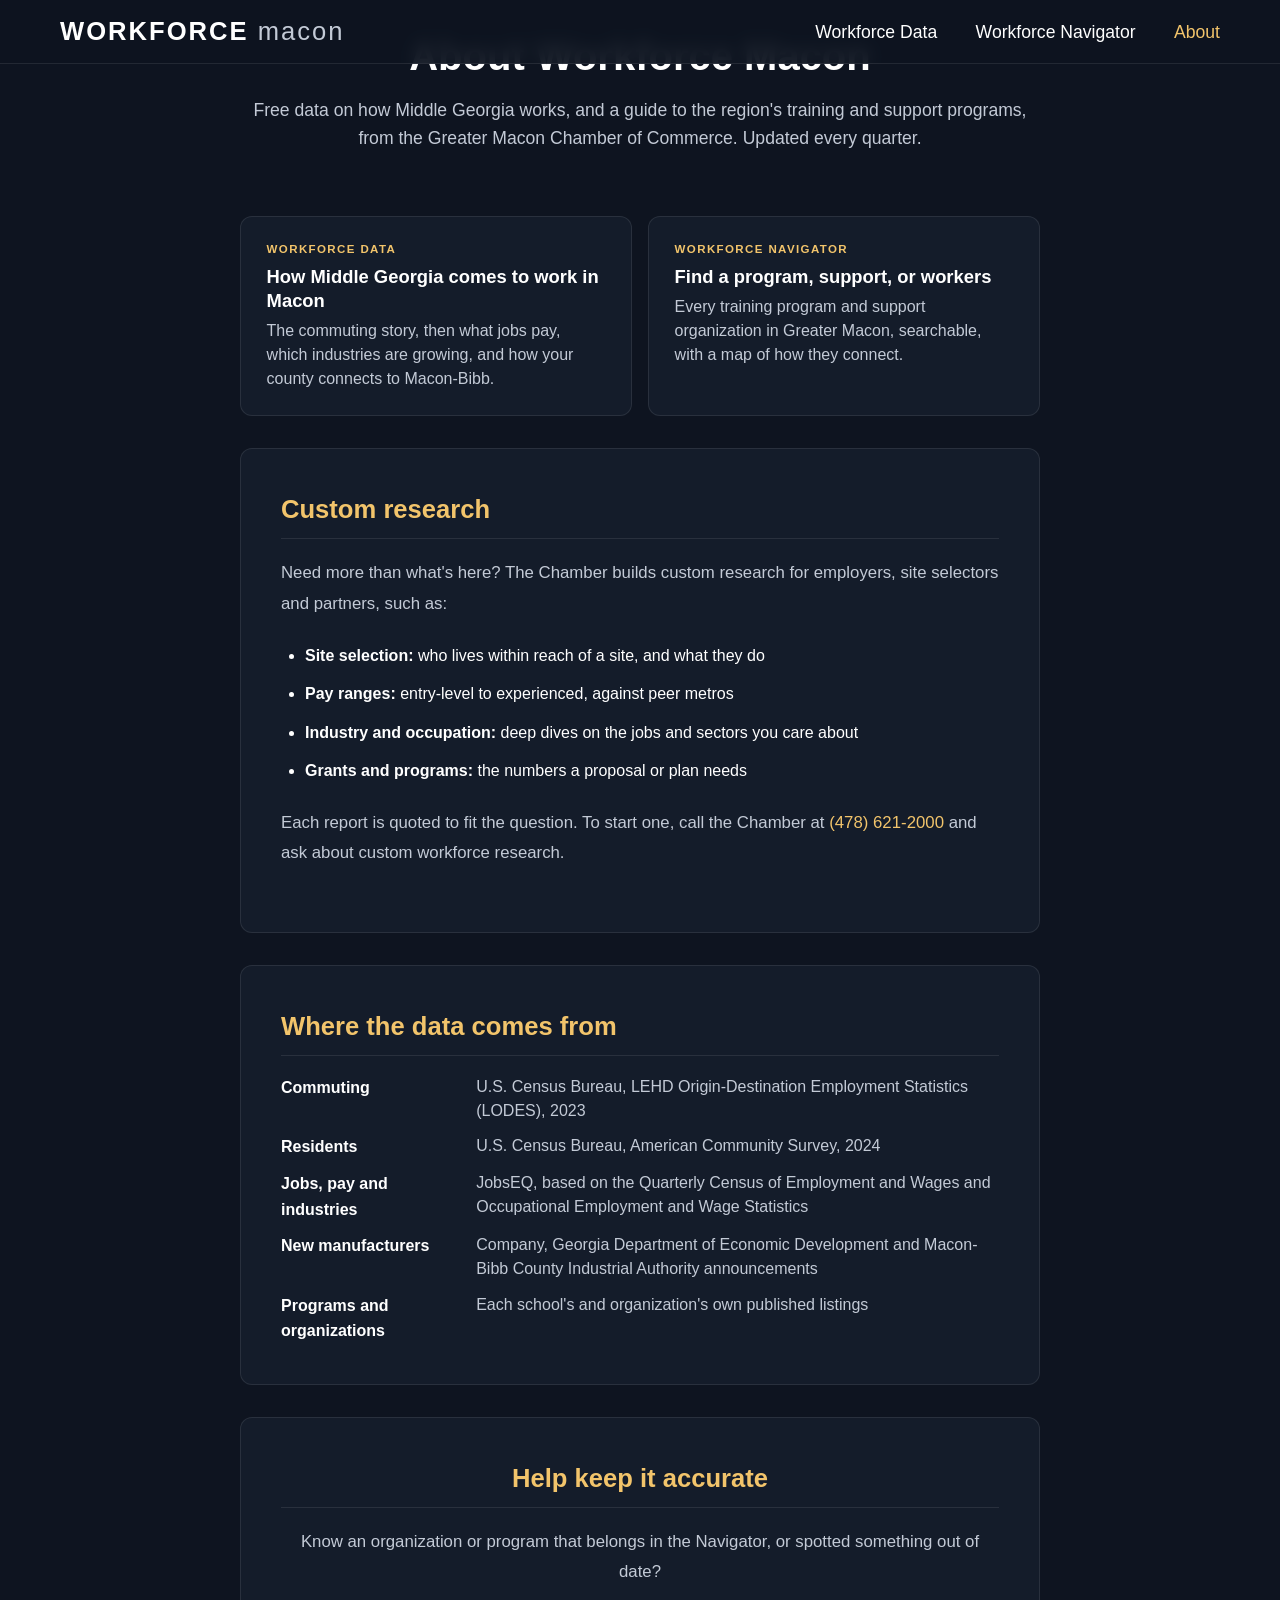
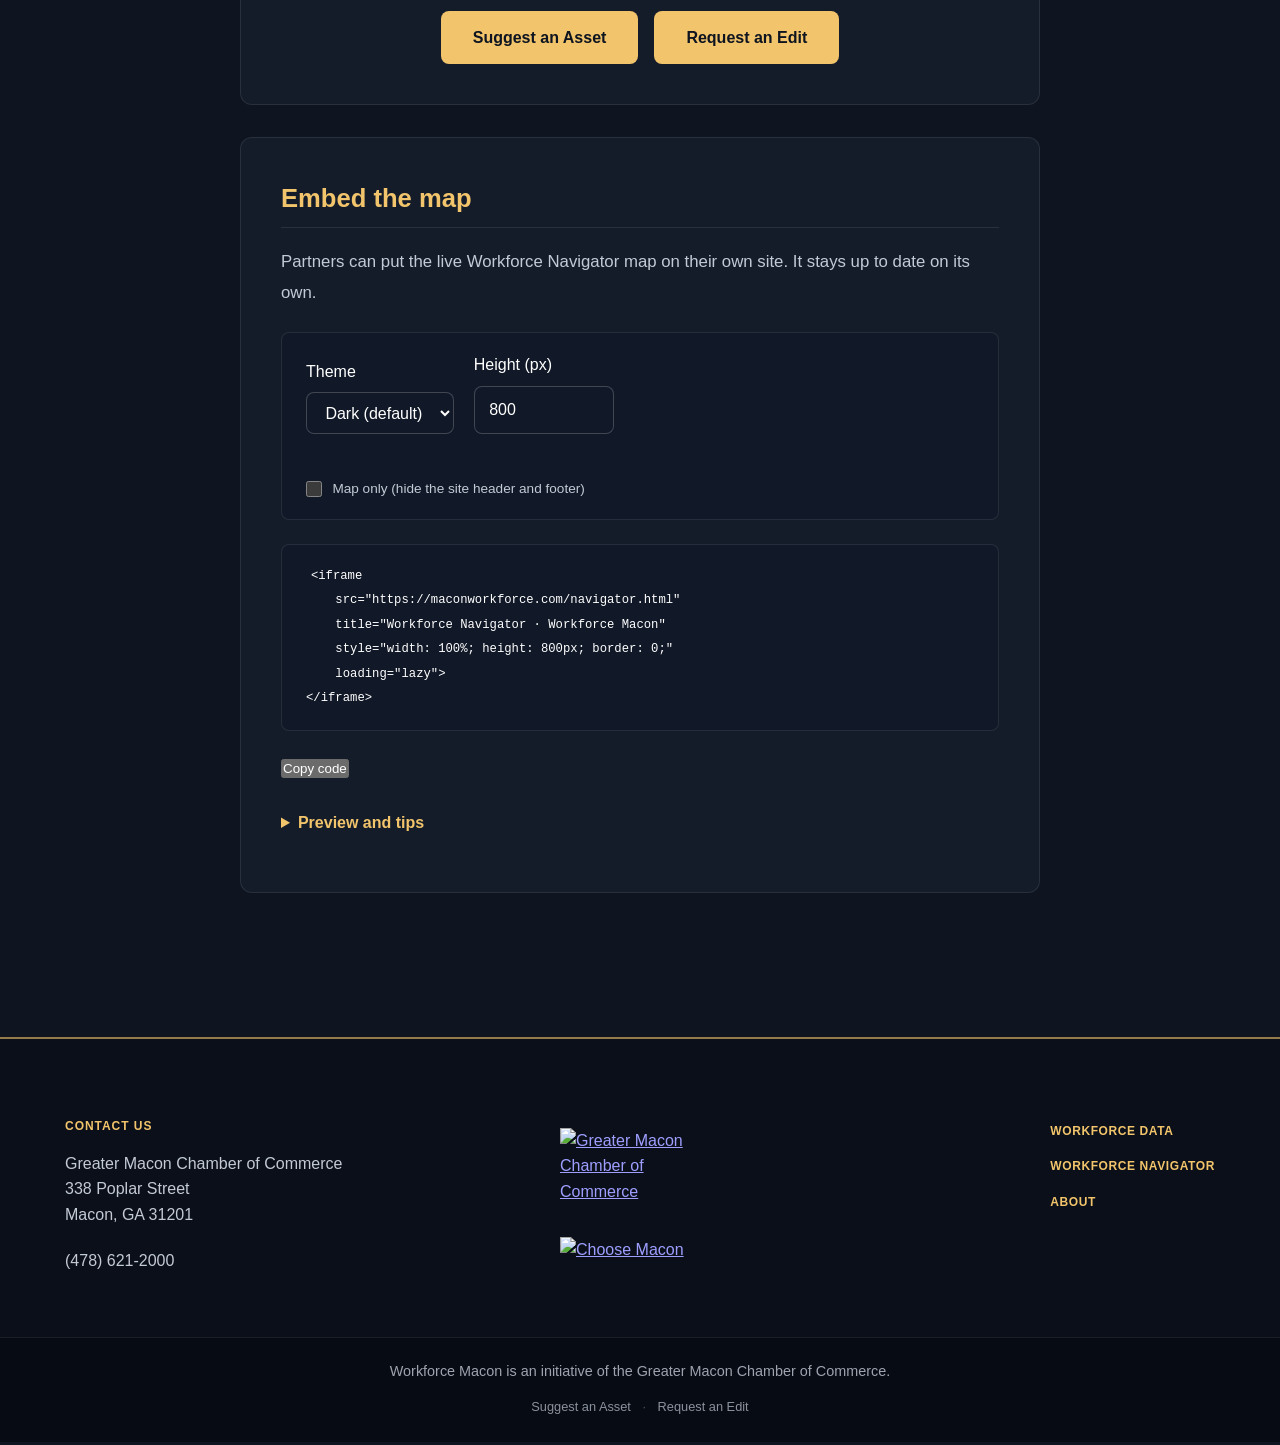
==== commit d1358577: "A cleaner custom research pitch to close the page: one question as the heading, one line on what the" ====
--- a/about.html
+++ b/about.html
@@ -64,10 +64,10 @@
                     <h3>Custom research</h3>
                     <p>Need more than what's here? The Chamber builds custom research for employers, site selectors and partners, such as:</p>
                     <ul>
-                        <li><b>Site selection</b> and the labor shed around a site</li>
-                        <li><b>Industry and occupation</b> deep dives</li>
-                        <li><b>Pay benchmarking</b>, from entry-level to experienced, against peer metros</li>
-                        <li><b>Data for grants</b> and program planning</li>
+                        <li><b>Site selection:</b> who lives within reach of a site, and what they do</li>
+                        <li><b>Pay ranges:</b> entry-level to experienced, against peer metros</li>
+                        <li><b>Industry and occupation:</b> deep dives on the jobs and sectors you care about</li>
+                        <li><b>Grants and programs:</b> the numbers a proposal or plan needs</li>
                     </ul>
                     <p>Each report is quoted to fit the question. To start one, call the Chamber at <a href="tel:+14786212000">(478) 621-2000</a> and ask about custom workforce research.</p>
                 </section>
--- a/css/theme.css
+++ b/css/theme.css
@@ -82,7 +82,7 @@
     --font-heading-size-lg:  1.6rem;    /* Section h3 */
     --font-heading-size-md:  1.4rem;    /* Modal title */
     --font-heading-size-sm:  1.2rem;    /* Card h3 */
-    --font-logo-size:        1.5rem;
+    --font-logo-size:        1.6rem;
 
     /* ===== PAGE / BODY FONTS ===== */
     --font-body:             -apple-system, BlinkMacSystemFont, 'Segoe UI', Roboto, sans-serif;
@@ -162,6 +162,8 @@
     --viz-svg-bg-dot:        rgba(255, 255, 255, 0.045);
 }
 :root.theme-night:not([data-theme="light"]) .main-header { background: rgba(14, 20, 32, 0.92); backdrop-filter: blur(8px); -webkit-backdrop-filter: blur(8px); }
+/* Phones: a solid header, so the words scrolling under it don't show through */
+@media (max-width: 700px) { :root.theme-night:not([data-theme="light"]) .main-header { background: rgb(14, 20, 32); } }
 
 :root[data-theme="light"] {
     --color-bg-page:         #f4f4f4;
--- a/css/main.css
+++ b/css/main.css
@@ -118,6 +118,8 @@
     border: none;
     cursor: pointer;
     padding: 0.4rem;
+    min-width: 44px; min-height: 44px; margin: -8px -8px -8px 0;   /* a thumb-sized target without moving the bars */
+    align-items: center; justify-content: center;
     flex-direction: column;
     gap: 5px;
     flex-shrink: 0;
@@ -145,6 +147,14 @@
 .logo h1 {
     font: 700 var(--font-logo-size)/1 var(--font-heading);
     letter-spacing: 2px;
+    white-space: nowrap;
+}
+/* Narrow phones (iPhone SE and the like): the name stays on one line, so the header stays one row */
+@media (max-width: 374px) {
+    .logo h1 { font-size: 1.2rem; letter-spacing: 1px; }
+}
+@media (max-width: 700px) {
+    .logo a { display: block; padding: 10px 0; margin: -10px 0; }   /* a taller tap target, same header */
 }
 
 .logo .accent {
@@ -155,12 +165,13 @@
 .main-nav ul {
     display: flex;
     list-style: none;
-    gap: 2rem;
+    gap: 2.4rem;
 }
 
 .nav-link {
     color: var(--color-text-primary);
     text-decoration: none;
+    font-size: 1.1rem;
     font-weight: 500;
     transition: color var(--transition-base);
 }
@@ -322,7 +333,7 @@
 
 .main-footer__meta-link {
     color: var(--footer-text);
-    opacity: 0.55;
+    opacity: 0.7;   /* (0.55 left them at 4.2:1, under the 4.5:1 small text needs) */
     text-decoration: none;
 }
 
@@ -530,7 +541,8 @@
 
     .nav-link {
         display: block;
-        padding: 0.75rem 1.5rem;
+        padding: 0.9rem 1.5rem;
+        font-size: 1.15rem;
     }
 }
 
@@ -1531,3 +1543,15 @@
 @media (max-width: 768px) {
     .submission-form { padding: 1.5rem; }
 }
+
+/* Touch screens: the footer's links are thumb-sized too */
+@media (pointer: coarse) {
+    .main-footer a { display: inline-flex; align-items: center; min-height: 44px; }
+}
+
+/* Touch screens: every text box and dropdown at 16px at least. iOS Safari zooms the page in on
+   any box smaller than that when it's tapped, and the zoom throws the phone's swipe scenes
+   (and the layout around a search) off. */
+@media (pointer: coarse) {
+    input:not([type=checkbox]):not([type=radio]):not([type=range]):not([type=hidden]), select, textarea { font-size: 16px !important; }
+}
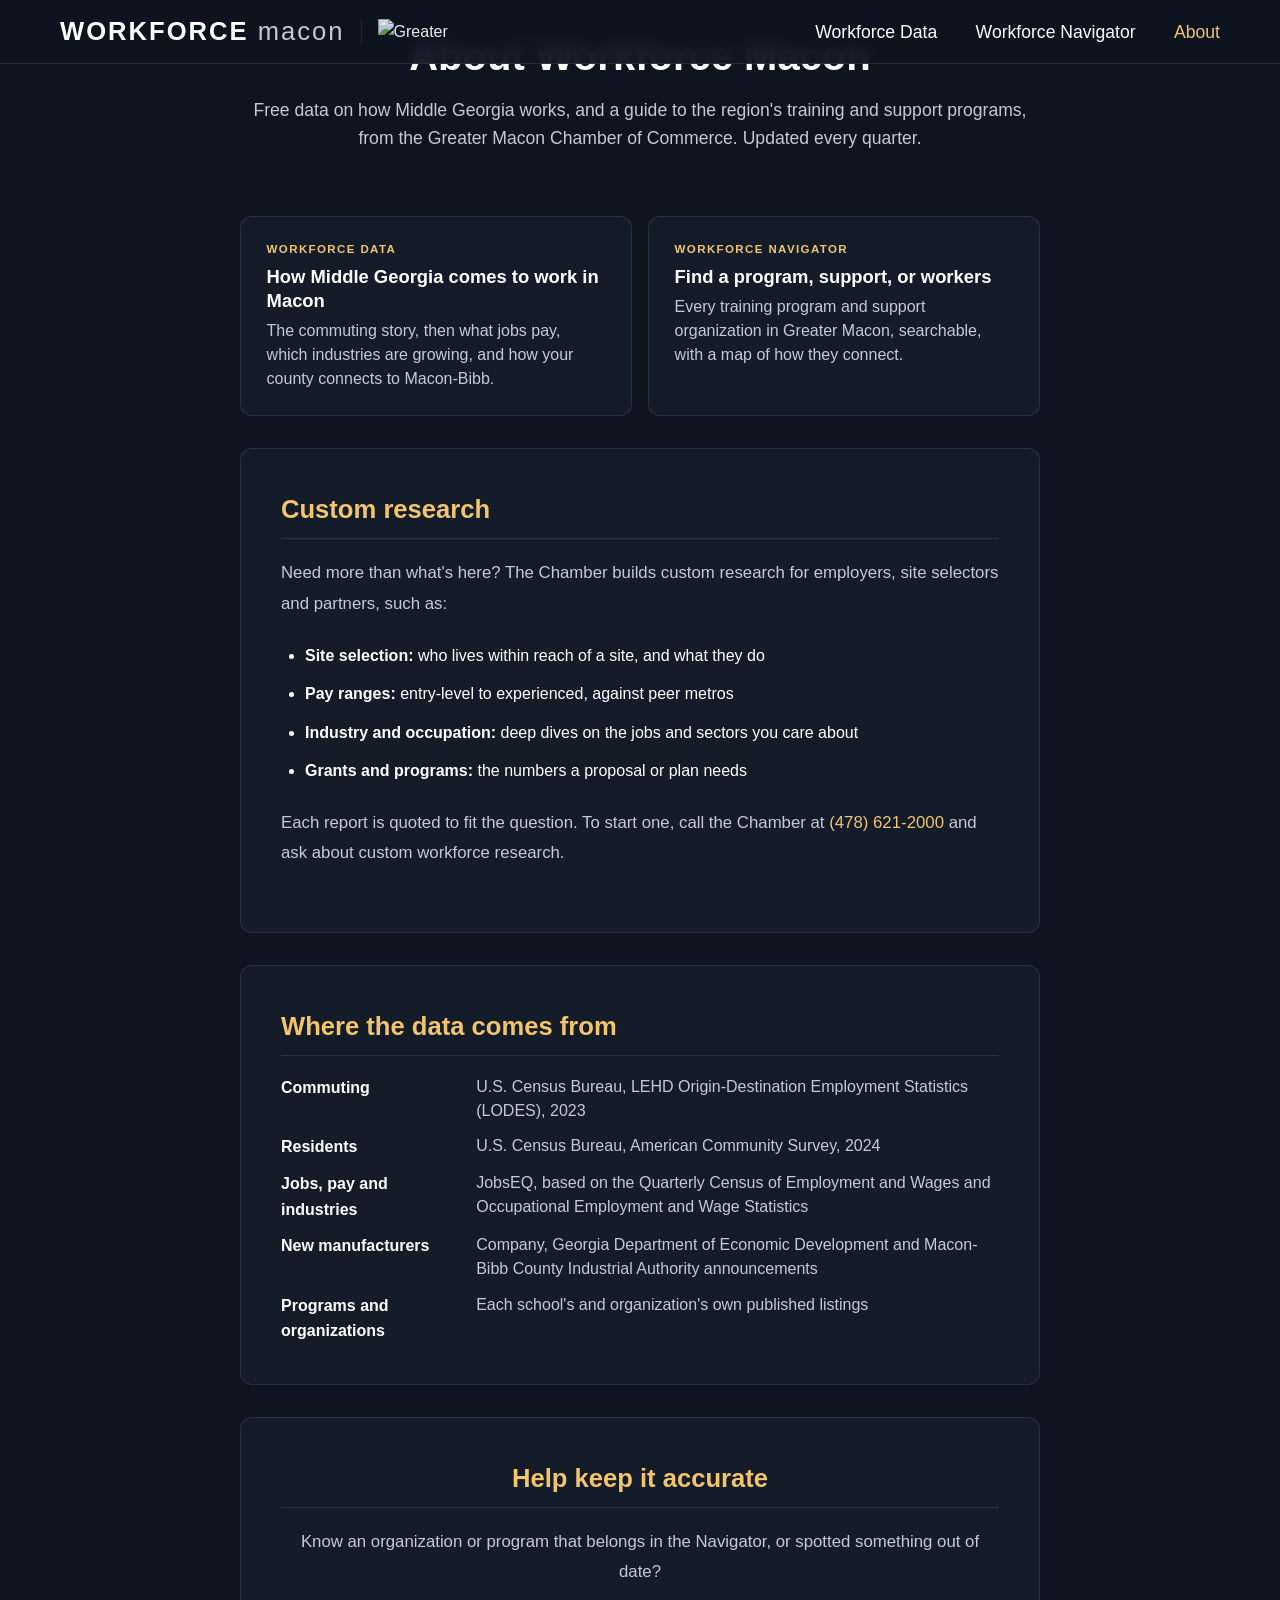
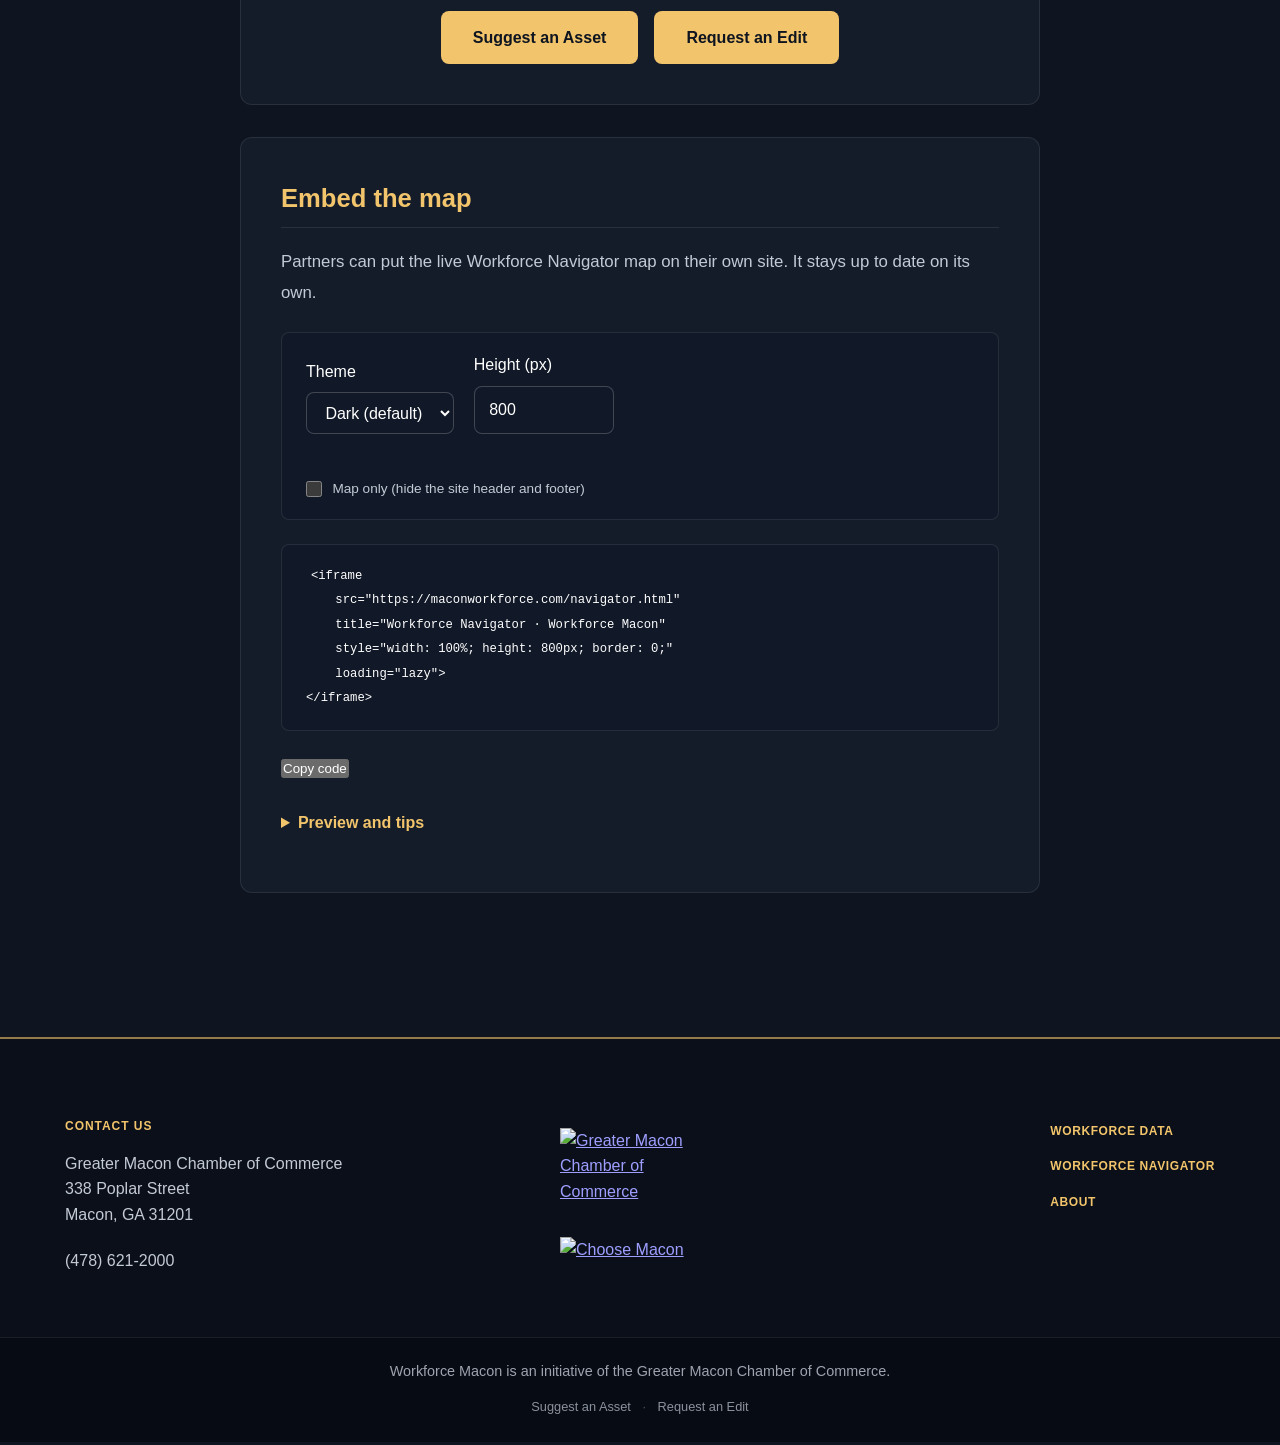
==== commit c8b6be52: "The Chamber's logo in the header, beside the Workforce Macon name after a thin divider, linking to m" ====
--- a/about.html
+++ b/about.html
@@ -25,6 +25,7 @@
         <div class="container">
             <div class="logo">
                 <a href="index.html"><h1>WORKFORCE <span class="accent">macon</span></h1></a>
+                <a class="logo-chamber" href="https://maconchamber.com/" target="_blank" rel="noopener"><img src="assets/logos/greater macon chamber white lockup.svg" alt="Greater Macon Chamber of Commerce" width="250" height="79"></a>
             </div>
             <button class="nav-toggle" id="nav-toggle" aria-label="Toggle navigation" aria-expanded="false">
                 <span></span><span></span><span></span>
--- a/css/main.css
+++ b/css/main.css
@@ -154,7 +154,28 @@
     .logo h1 { font-size: 1.2rem; letter-spacing: 1px; }
 }
 @media (max-width: 700px) {
-    .logo a { display: block; padding: 10px 0; margin: -10px 0; }   /* a taller tap target, same header */
+    .logo > a:first-child { display: block; padding: 10px 0; margin: -10px 0; }   /* a taller tap target, same header */
+}
+
+/* The Chamber's logo beside the name, after a thin divider: the site's maker */
+.logo { display: flex; align-items: center; }
+.logo-chamber { display: flex; align-items: center; margin-left: 16px; padding-left: 16px; border-left: 1px solid var(--color-border); }
+.logo-chamber img { display: block; height: 26px; width: auto; opacity: 0.9; }
+.logo-chamber { position: relative; }
+.logo-chamber::after { content: ""; position: absolute; inset: -12px -6px -12px 4px; }   /* (a thumb-sized tap area; the divider stays the logo's height) */
+.logo-chamber:hover img { opacity: 1; }
+/* Tablets: the three links need the room, so the name stands alone (the footer carries the logo) */
+@media (min-width: 701px) and (max-width: 1023px) {
+    .logo-chamber { display: none; }
+}
+/* Phones: the name at its compact size, so name, logo and ☰ share one row */
+@media (max-width: 700px) {
+    .logo h1 { font-size: 1.2rem; letter-spacing: 1px; }
+    .logo-chamber { margin-left: 10px; padding-left: 10px; }
+    .logo-chamber img { height: 20px; }
+}
+@media (max-width: 374px) {
+    .logo h1 { letter-spacing: 0.5px; }
 }
 
 .logo .accent {
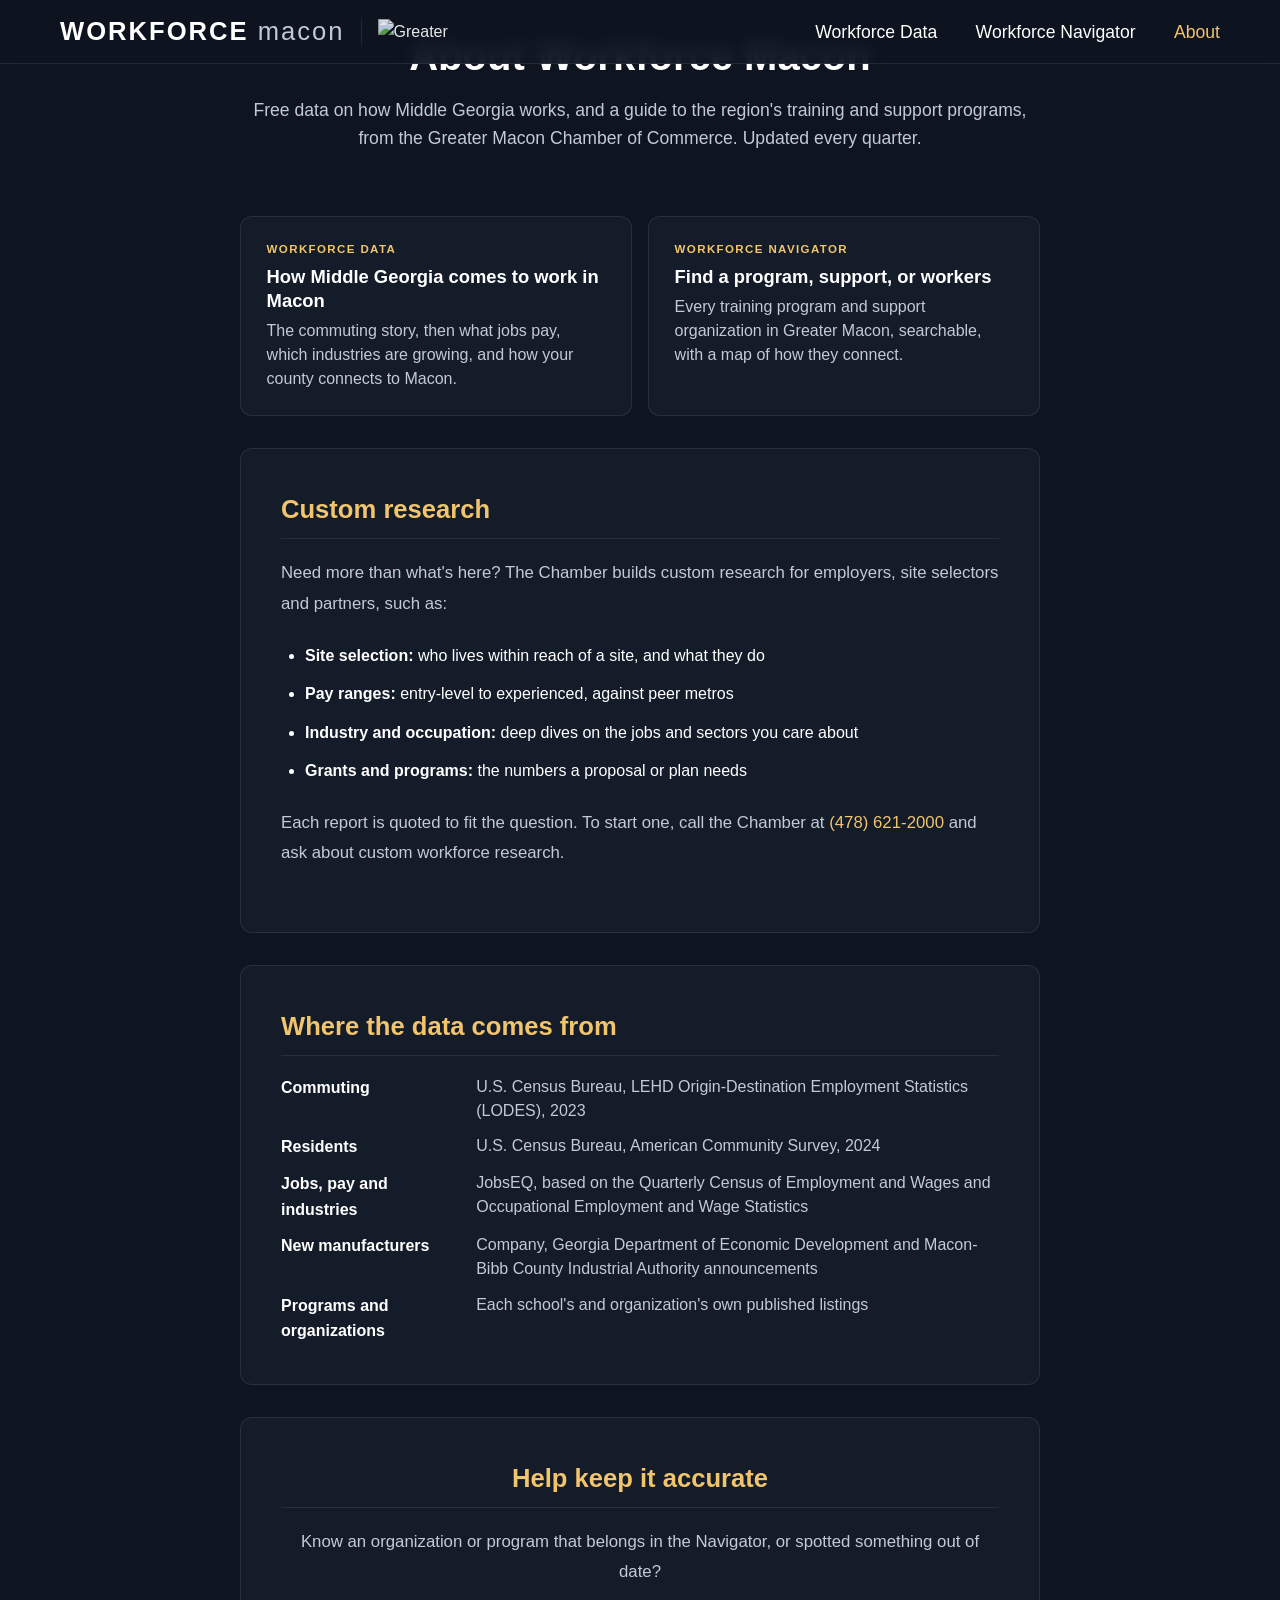
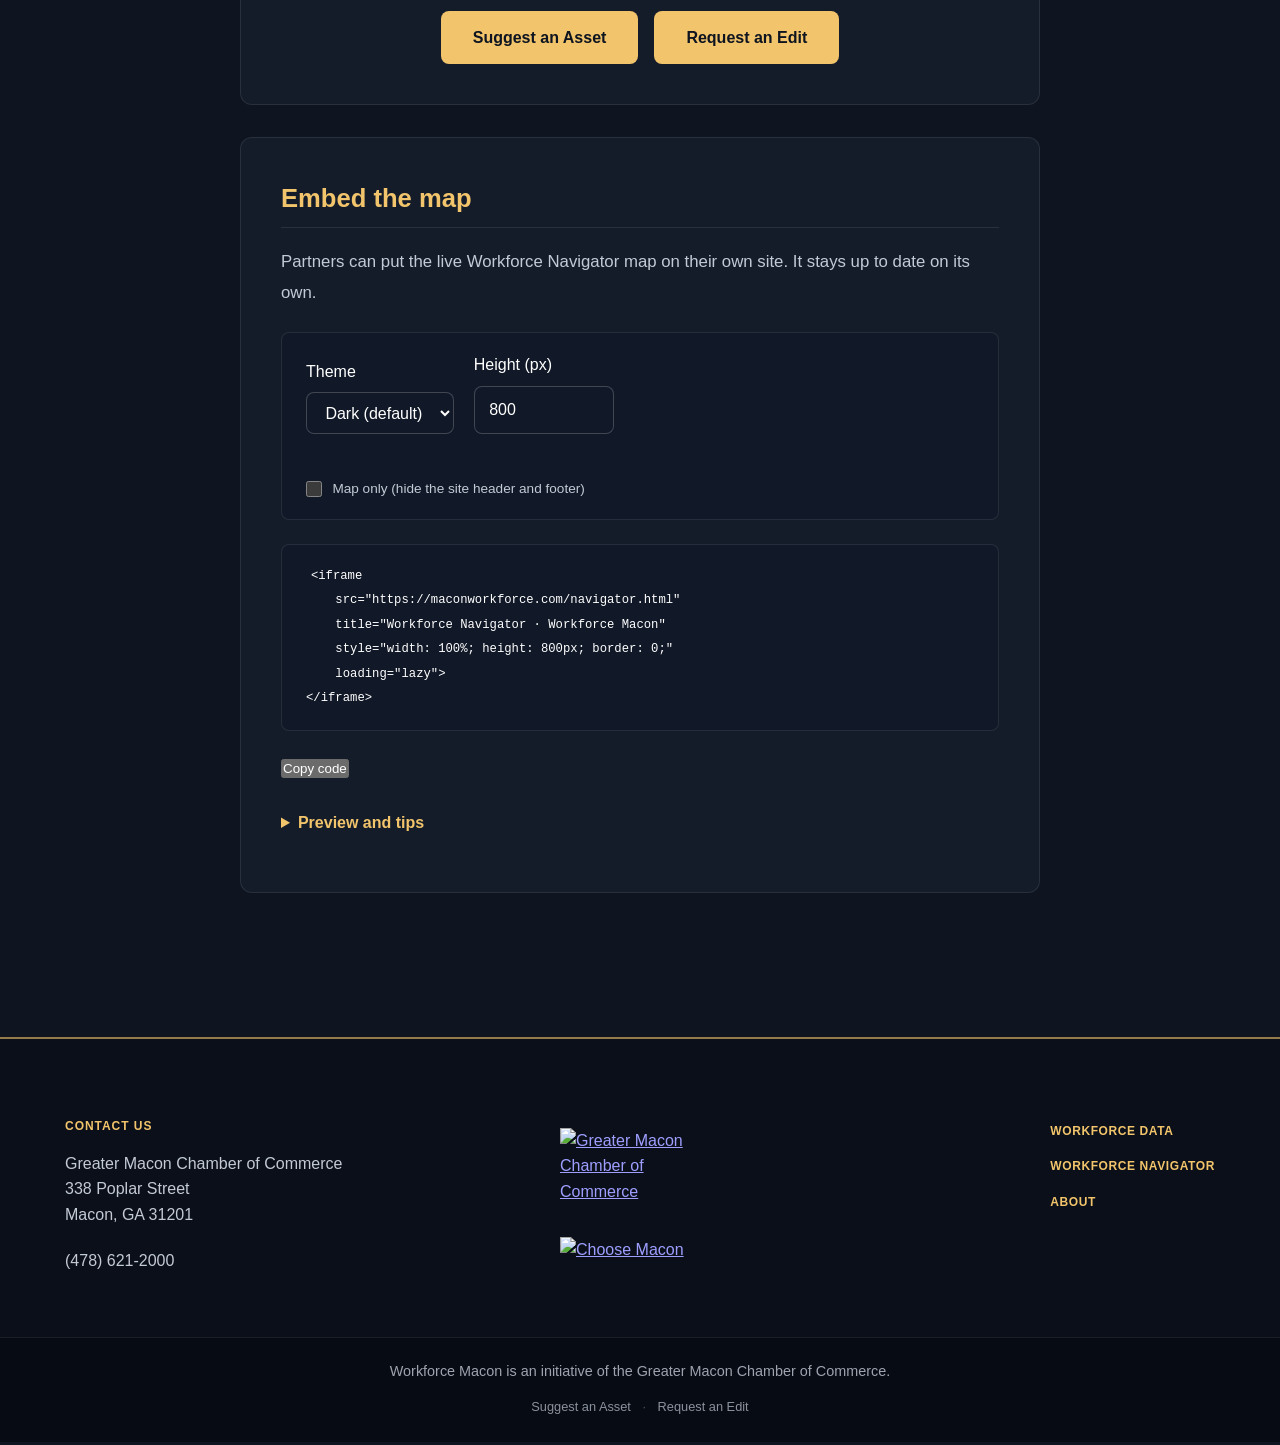
==== commit e8f3cad0: ""Macon" in place of "Macon-Bibb" everywhere off the commuting map (the title slides, the Jobs and In" ====
--- a/about.html
+++ b/about.html
@@ -52,7 +52,7 @@
                     <a class="about-tool" href="index.html">
                         <span class="about-tool__kicker">Workforce Data</span>
                         <strong>How Middle Georgia comes to work in Macon</strong>
-                        <span>The commuting story, then what jobs pay, which industries are growing, and how your county connects to Macon-Bibb.</span>
+                        <span>The commuting story, then what jobs pay, which industries are growing, and how your county connects to Macon.</span>
                     </a>
                     <a class="about-tool" href="navigator.html">
                         <span class="about-tool__kicker">Workforce Navigator</span>
